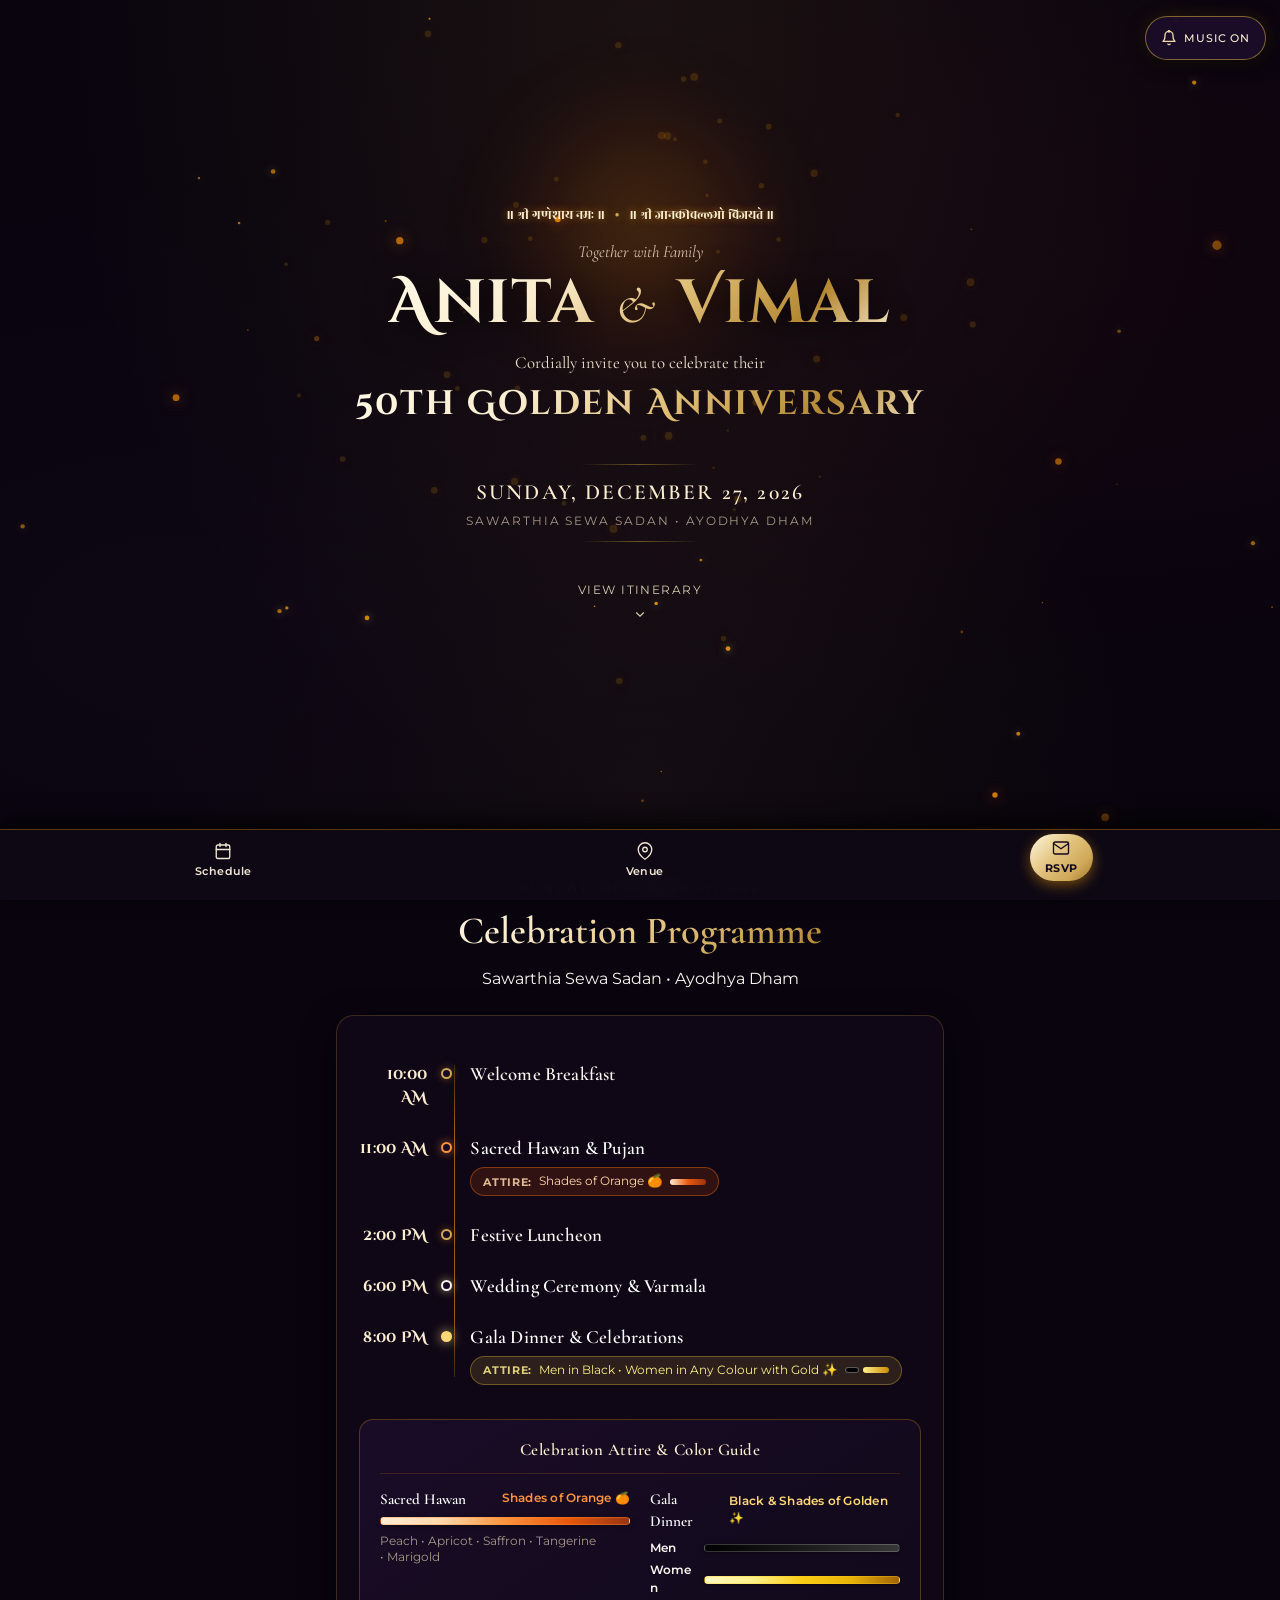
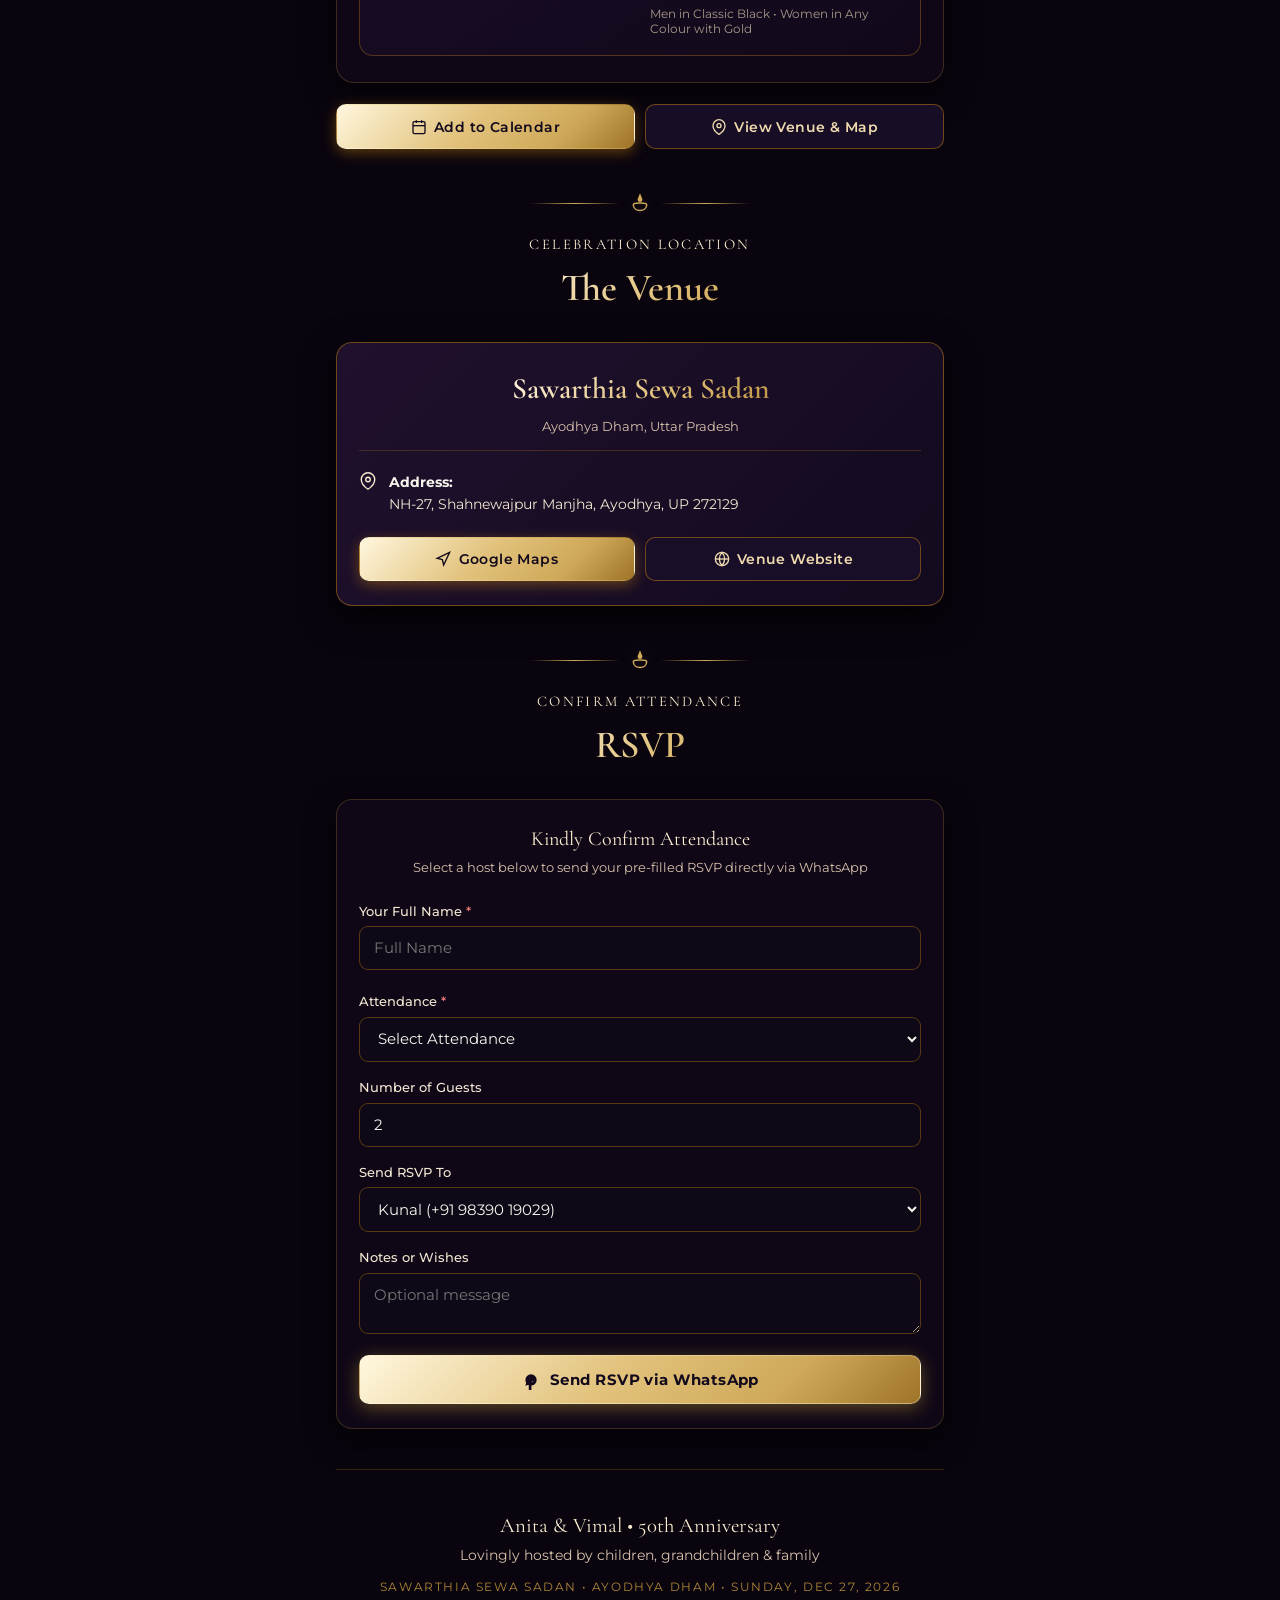
==== index.html @ 9784b9de "style: enforce royal champagne gold styling on WhatsApp button with inline locks and cache bust" ====
<!DOCTYPE html>
<html lang="en">
<head>
  <meta charset="UTF-8">
  <meta name="viewport" content="width=device-width, initial-scale=1.0, viewport-fit=cover">
  <title>Anita & Vimal | 50th Golden Anniversary — Ayodhya</title>
  <meta name="description" content="Celebrating 50 Sacred Years of Anita & Vimal at Sawarthia Sewa Sadan, Ayodhya. Sunday, December 27, 2026.">
  
  <!-- Canonical & Open Graph Meta Tags for WhatsApp & Social Sharing -->
  <link rel="canonical" href="https://aryawadhwa.github.io/nani-nanu/">
  <meta property="og:url" content="https://aryawadhwa.github.io/nani-nanu/">
  <meta property="og:type" content="website">
  <meta property="og:site_name" content="Anita & Vimal 50th Golden Anniversary">
  <meta property="og:title" content="Anita & Vimal — 50th Golden Anniversary | Ayodhya Dham">
  <meta property="og:description" content="Sunday, December 27, 2026 • Sawarthia Sewa Sadan, Ayodhya Dham. Sacred Hawan, Wedding Ceremony & Gala Dinner.">
  <meta property="og:image" content="https://aryawadhwa.github.io/nani-nanu/assets/og-preview.jpg?v=7">
  <meta property="og:image:secure_url" content="https://aryawadhwa.github.io/nani-nanu/assets/og-preview.jpg?v=7">
  <meta property="og:image:type" content="image/jpeg">
  <meta property="og:image:width" content="1200">
  <meta property="og:image:height" content="630">
  <meta property="og:image:alt" content="Anita & Vimal — 50th Golden Anniversary Celebration, Ayodhya Dham">

  <!-- Apple & Touch Icons -->
  <link rel="image_src" href="https://aryawadhwa.github.io/nani-nanu/assets/og-preview.jpg?v=7">

  <!-- Twitter Card -->
  <meta name="twitter:card" content="summary_large_image">
  <meta name="twitter:title" content="Anita & Vimal — 50th Golden Anniversary | Ayodhya Dham">
  <meta name="twitter:description" content="Sunday, December 27, 2026 • Sawarthia Sewa Sadan, Ayodhya Dham. Sacred Hawan, Wedding Ceremony & Gala Dinner.">
  <meta name="twitter:image" content="https://aryawadhwa.github.io/nani-nanu/assets/og-preview.jpg?v=7">

  <!-- Mobile Theme Color -->
  <meta name="theme-color" content="#0c0813">
  <meta name="apple-mobile-web-app-capable" content="yes">
  <meta name="apple-mobile-web-app-status-bar-style" content="black-translucent">

  <!-- Google Fonts -->
  <link rel="preconnect" href="https://fonts.googleapis.com">
  <link rel="preconnect" href="https://fonts.gstatic.com" crossorigin>
  <link href="https://fonts.googleapis.com/css2?family=Cinzel+Decorative:wght@700;900&family=Cormorant+Garamond:ital,wght@0,400;0,600;0,700;1,400;1,600&family=Montserrat:wght@300;400;500;600;700&family=Rozha+One&display=swap" rel="stylesheet">

  <link rel="stylesheet" href="style.css?v=3.0">
</head>
<body>

  <!-- Background Instrumental Audio (Achyutam Keshavam) -->
  <audio id="bgMusic" loop preload="auto" playsinline>
    <source src="assets/music.m4a" type="audio/mp4">
    <source src="assets/music.mp3" type="audio/mpeg">
  </audio>

  <!-- Floating Sacred River Diyas & Temple Gold Embers Canvas -->
  <canvas id="particleCanvas" aria-hidden="true"></canvas>

  <!-- Temple Sound Control (Graphic Icon) -->
  <aside class="audio-control" aria-label="Sound player">
    <button id="audioToggleBtn" class="audio-btn" type="button" aria-label="Toggle sacred temple bells and celebratory music" title="Toggle Sound">
      <svg class="graphic-icon bell-icon" id="musicIcon" viewBox="0 0 24 24" aria-hidden="true">
        <path d="M18 8A6 6 0 0 0 6 8c0 7-3 9-3 9h18s-3-2-3-9"/>
        <path d="M13.73 21a2 2 0 0 1-3.46 0"/>
        <circle cx="12" cy="2" r="1"/>
      </svg>
      <span class="music-label" id="musicStatusText">Music</span>
    </button>
  </aside>

  <!-- MAIN INVITATION CONTAINER -->
  <main id="mainInvite" class="main-invite">
    
    <!-- SECTION 1: HERO / THE GRAND ANNOUNCEMENT -->
    <section class="hero-section" id="hero">
      <div class="cinematic-backdrop" aria-hidden="true">
        <div class="golden-radial-glow"></div>
      </div>

      <header class="hero-content">
        <!-- Auspicious Invocation Header -->
        <div class="sacred-banner">
          <span class="sacred-shloka-main">॥ श्री गणेशाय नमः ॥</span>
          <span class="sacred-divider-dot">•</span>
          <span class="sacred-shloka-main">॥ श्री जानकीवल्लभो विजयते ॥</span>
        </div>

        <p class="cinematic-kicker">Together with Family</p>
        
        <h1 class="grandparents-names">
          <span class="name-first">Anita</span>
          <span class="name-amp">&</span>
          <span class="name-second">Vimal</span>
        </h1>

        <p class="anniversary-subtitle">Cordially invite you to celebrate their</p>
        
        <div class="golden-title-wrap">
          <h2 class="golden-anniversary-title">50th Golden Anniversary</h2>
        </div>

        <!-- Aristocratic Celebration Milestone Crest -->
        <div class="hero-dates-crest">
          <div class="crest-line"></div>
          <p class="hero-celebration-dates">Sunday, December 27, 2026</p>
          <p class="hero-celebration-place">Sawarthia Sewa Sadan • Ayodhya Dham</p>
          <div class="crest-line"></div>
        </div>

        <!-- Scroll down prompt -->
        <a href="#itinerary" class="scroll-down-indicator" aria-label="View the celebration itinerary">
          <span class="scroll-text">View Itinerary</span>
          <svg class="scroll-arrow" viewBox="0 0 24 24" width="18" height="18" fill="none" stroke="currentColor" stroke-width="1.6">
            <path d="M7 10l5 5 5-5"/>
          </svg>
        </a>
      </header>
    </section>

    <!-- SECTION 2: CELEBRATION ITINERARY (SUNDAY, DECEMBER 27, 2026) -->
    <section class="itinerary-section" id="itinerary">
      <div class="section-ornament" aria-hidden="true">
        <span class="ornament-line"></span>
        <svg class="graphic-icon ornament-diya-svg" viewBox="0 0 24 24">
          <path d="M12 2c0 2.2-2 4-2 6a2 2 0 1 0 4 0C14 6 12 4.2 12 2z" fill="currentColor"/>
          <path d="M4 14c0 4.4 3.6 7 8 7s8-2.6 8-7c0-2-4-2-8-2s-8 0-8 2z" fill="none" stroke="currentColor" stroke-width="1.8"/>
        </svg>
        <span class="ornament-line"></span>
      </div>
      
      <div class="section-header">
        <p class="section-tag">Sunday, December 27, 2026</p>
        <h2 class="section-title">Celebration Programme</h2>
        <p class="section-subtitle">Sawarthia Sewa Sadan • Ayodhya Dham</p>
      </div>

      <div class="itinerary-container reveal-on-scroll">
        <!-- Royal Timeline -->
        <div class="royal-timeline">

          <!-- 10:00 AM -->
          <div class="timeline-row">
            <div class="timeline-time">10:00 AM</div>
            <div class="timeline-bullet" aria-hidden="true"></div>
            <div class="timeline-body">
              <h3 class="event-title">Welcome Breakfast</h3>
            </div>
          </div>

          <!-- 11:00 AM Sacred Hawan -->
          <div class="timeline-row highlight-event">
            <div class="timeline-time">11:00 AM</div>
            <div class="timeline-bullet sacred-bullet" aria-hidden="true"></div>
            <div class="timeline-body">
              <h3 class="event-title">Sacred Hawan & Pujan</h3>
              <div class="attire-pill orange-pill">
                <span class="pill-label">Attire:</span>
                <span class="pill-text">Shades of Orange 🍊</span>
                <span class="pill-ribbon orange-ribbon" aria-hidden="true"></span>
              </div>
            </div>
          </div>

          <!-- 2:00 PM Lunch -->
          <div class="timeline-row">
            <div class="timeline-time">2:00 PM</div>
            <div class="timeline-bullet" aria-hidden="true"></div>
            <div class="timeline-body">
              <h3 class="event-title">Festive Luncheon</h3>
            </div>
          </div>

          <!-- 6:00 PM Wedding Ceremony -->
          <div class="timeline-row highlight-event">
            <div class="timeline-time">6:00 PM</div>
            <div class="timeline-bullet wedding-bullet" aria-hidden="true"></div>
            <div class="timeline-body">
              <h3 class="event-title">Wedding Ceremony & Varmala</h3>
            </div>
          </div>

          <!-- 8:00 PM Gala Dinner -->
          <div class="timeline-row highlight-event gala-event">
            <div class="timeline-time">8:00 PM</div>
            <div class="timeline-bullet gala-bullet" aria-hidden="true"></div>
            <div class="timeline-body">
              <h3 class="event-title">Gala Dinner & Celebrations</h3>
              <div class="attire-pill gold-black-pill">
                <span class="pill-label">Attire:</span>
                <span class="pill-text">Men in Black &bull; Women in Any Colour with Gold ✨</span>
                <div class="pill-dual-ribbons" aria-hidden="true">
                  <span class="pill-ribbon black-ribbon"></span>
                  <span class="pill-ribbon gold-ribbon"></span>
                </div>
              </div>
            </div>
          </div>

        </div>

        <!-- Attire Palette Card -->
        <div class="attire-palette-card">
          <div class="palette-card-header">
            <h4 class="palette-card-title">Celebration Attire & Color Guide</h4>
          </div>
          <div class="palette-grid">
            <!-- Hawan Spectrum -->
            <div class="palette-col">
              <div class="palette-meta">
                <span class="palette-event">Sacred Hawan</span>
                <span class="palette-tone orange-tone">Shades of Orange 🍊</span>
              </div>
              <div class="gradient-strip orange-spectrum" aria-label="From light peach to deep festive marigold"></div>
              <p class="palette-caption">Peach &bull; Apricot &bull; Saffron &bull; Tangerine &bull; Marigold</p>
            </div>

            <!-- Gala Spectrum -->
            <div class="palette-col">
              <div class="palette-meta">
                <span class="palette-event">Gala Dinner</span>
                <span class="palette-tone gold-tone">Black & Shades of Golden ✨</span>
              </div>
              <div class="gala-dual-spectrum">
                <div class="spectrum-row">
                  <span class="spectrum-label">Men</span>
                  <div class="gradient-strip black-spectrum" aria-label="Black to Charcoal"></div>
                </div>
                <div class="spectrum-row">
                  <span class="spectrum-label">Women</span>
                  <div class="gradient-strip gold-spectrum" aria-label="Champagne to Antique Gold"></div>
                </div>
              </div>
              <p class="palette-caption">Men in Classic Black &bull; Women in Any Colour with Gold</p>
            </div>
          </div>
        </div>

      </div>

      <!-- Quick Action Buttons for Calendar -->
      <div class="itinerary-actions reveal-on-scroll">
        <button type="button" class="btn btn-primary" id="addToCalBtn">
          <svg class="btn-svg" viewBox="0 0 24 24" aria-hidden="true">
            <rect x="3" y="4" width="18" height="18" rx="2" ry="2"/>
            <line x1="16" y1="2" x2="16" y2="6"/>
            <line x1="8" y1="2" x2="8" y2="6"/>
            <line x1="3" y1="10" x2="21" y2="10"/>
          </svg>
          <span>Add to Calendar</span>
        </button>
        <a href="#venue" class="btn btn-secondary">
          <svg class="btn-svg" viewBox="0 0 24 24" aria-hidden="true">
            <path d="M21 10c0 7-9 13-9 13s-9-6-9-13a9 9 0 0 1 18 0z"/>
            <circle cx="12" cy="10" r="3"/>
          </svg>
          <span>View Venue & Map</span>
        </a>
      </div>
    </section>

    <!-- SECTION 3: VENUE DETAILS (SAWARTHIA SEWA SADAN) -->
    <section class="venue-section" id="venue">
      <div class="section-ornament" aria-hidden="true">
        <span class="ornament-line"></span>
        <svg class="graphic-icon ornament-diya-svg" viewBox="0 0 24 24">
          <path d="M12 2c0 2.2-2 4-2 6a2 2 0 1 0 4 0C14 6 12 4.2 12 2z" fill="currentColor"/>
          <path d="M4 14c0 4.4 3.6 7 8 7s8-2.6 8-7c0-2-4-2-8-2s-8 0-8 2z" fill="none" stroke="currentColor" stroke-width="1.8"/>
        </svg>
        <span class="ornament-line"></span>
      </div>

      <div class="section-header">
        <p class="section-tag">Celebration Location</p>
        <h2 class="section-title">The Venue</h2>
      </div>

      <div class="venue-card reveal-on-scroll">
        <div class="venue-header-box">
          <h3 class="venue-main-name">Sawarthia Sewa Sadan</h3>
          <p class="venue-sub-tag">Ayodhya Dham, Uttar Pradesh</p>
        </div>

        <div class="venue-meta-list">
          <div class="venue-meta-row">
            <svg class="graphic-icon venue-row-icon" viewBox="0 0 24 24" aria-hidden="true">
              <path d="M21 10c0 7-9 13-9 13s-9-6-9-13a9 9 0 0 1 18 0z"/>
              <circle cx="12" cy="10" r="3"/>
            </svg>
            <div class="venue-row-text">
              <strong>Address:</strong>
              <p>NH-27, Shahnewajpur Manjha, Ayodhya, UP 272129</p>
            </div>
          </div>
        </div>

        <div class="venue-actions-grid">
          <a href="https://share.google/TCRyl7qO90pIOgZB4" target="_blank" rel="noopener noreferrer" class="btn btn-primary">
            <svg class="btn-svg" viewBox="0 0 24 24" aria-hidden="true">
              <polygon points="3 11 22 2 13 21 11 13 3 11"/>
            </svg>
            <span>Google Maps</span>
          </a>
          <a href="https://www.sawarthiasewasadan.com/Ayodhya" target="_blank" rel="noopener noreferrer" class="btn btn-secondary">
            <svg class="btn-svg" viewBox="0 0 24 24" aria-hidden="true">
              <circle cx="12" cy="12" r="10"/>
              <line x1="2" y1="12" x2="22" y2="12"/>
              <path d="M12 2a15.3 15.3 0 0 1 4 10 15.3 15.3 0 0 1-4 10 15.3 15.3 0 0 1-4-10 15.3 15.3 0 0 1 4-10z"/>
            </svg>
            <span>Venue Website</span>
          </a>
        </div>
      </div>
    </section>

    <!-- SECTION 4: INTERACTIVE RSVP -->
    <section class="rsvp-section" id="rsvp">
      <div class="section-ornament" aria-hidden="true">
        <span class="ornament-line"></span>
        <svg class="graphic-icon ornament-diya-svg" viewBox="0 0 24 24">
          <path d="M12 2c0 2.2-2 4-2 6a2 2 0 1 0 4 0C14 6 12 4.2 12 2z" fill="currentColor"/>
          <path d="M4 14c0 4.4 3.6 7 8 7s8-2.6 8-7c0-2-4-2-8-2s-8 0-8 2z" fill="none" stroke="currentColor" stroke-width="1.8"/>
        </svg>
        <span class="ornament-line"></span>
      </div>

      <div class="section-header">
        <p class="section-tag">Confirm Attendance</p>
        <h2 class="section-title">RSVP</h2>
      </div>

      <div class="rsvp-container reveal-on-scroll">
        <div class="rsvp-header-box" style="text-align: center; margin-bottom: 1.5rem;">
          <p class="rsvp-choice-title">Kindly Confirm Attendance</p>
          <p class="rsvp-choice-subtitle">Select a host below to send your pre-filled RSVP directly via WhatsApp</p>
        </div>

        <!-- In-Page Form RSVP -->
        <form id="rsvpForm" class="rsvp-form" novalidate>
          <div class="form-group">
            <label for="guestName">Your Full Name <span class="required">*</span></label>
            <input type="text" id="guestName" name="guestName" required placeholder="Full Name" autocomplete="name">
            <span class="field-error" id="nameError" aria-live="polite"></span>
          </div>

          <div class="form-group">
            <label for="guestAttendance">Attendance <span class="required">*</span></label>
            <select id="guestAttendance" name="guestAttendance" required>
              <option value="" disabled selected>Select Attendance</option>
              <option value="joyfully-attend">Joyfully Attending (Sunday, Dec 27)</option>
              <option value="regretfully-decline">Regretfully Decline</option>
            </select>
          </div>

          <div class="form-group">
            <label for="guestCount">Number of Guests</label>
            <input type="number" id="guestCount" name="guestCount" min="1" max="12" value="2">
          </div>

          <div class="form-group">
            <label for="rsvpRecipient">Send RSVP To</label>
            <select id="rsvpRecipient" name="rsvpRecipient">
              <option value="919839019029" selected>Kunal (+91 98390 19029)</option>
              <option value="919984134800">Trisha (+91 99841 34800)</option>
              <option value="919839073337">Parul (+91 98390 73337)</option>
            </select>
          </div>

          <div class="form-group">
            <label for="guestNote">Notes or Wishes</label>
            <textarea id="guestNote" name="guestNote" rows="2" placeholder="Optional message"></textarea>
          </div>

          <button type="submit" class="btn btn-primary submit-rsvp-btn btn-whatsapp-submit" id="submitRsvpBtn" style="background: var(--sacred-gold-gradient) !important; color: #12091c !important; font-weight: 700 !important; box-shadow: 0 4px 18px rgba(212, 175, 55, 0.4) !important;">
            <svg class="btn-svg" viewBox="0 0 24 24" aria-hidden="true" style="color: #12091c !important; fill: #12091c !important;">
              <path d="M12.031 6.172c-3.181 0-5.767 2.586-5.768 5.766-.001 1.298.38 2.27 1.019 3.287l-.582 2.128 2.182-.573c.978.58 1.911.928 3.145.929 3.178 0 5.767-2.587 5.768-5.766.001-3.187-2.575-5.77-5.764-5.771zm3.392 8.244c-.144.405-.837.774-1.17.824-.299.045-.677.063-1.092-.069-.252-.08-.575-.187-.988-.365-1.739-.751-2.874-2.502-2.961-2.617-.087-.116-.708-.94-.708-1.793s.448-1.273.607-1.446c.159-.173.346-.217.462-.217l.332.007c.106.005.249-.04.39.299.144.347.491 1.2.534 1.288.043.087.072.188.014.304-.058.116-.087.188-.173.289l-.26.304c-.087.087-.179.182-.077.357.101.174.45 744.966 1.203.664.592 1.224.776 1.398.863.173.087.275.073.376-.044.101-.116.433-.506.549-.679.116-.174.231-.145.39-.087s1.011.477 1.184.564.289.13.332.203c.044.072.044.419-.1 824z" fill="currentColor"/>
            </svg>
            <span>Send RSVP via WhatsApp</span>
          </button>

          <p class="form-success-msg" id="rsvpSuccessMsg" role="status" aria-live="polite" hidden>
            ✓ Opening WhatsApp with your pre-filled RSVP! If it didn't open automatically, <a id="waManualLink" href="#" target="_blank" rel="noopener noreferrer" style="color: #faedd0; text-decoration: underline; font-weight: 600;">tap here to send on WhatsApp</a>.
          </p>
        </form>
      </div>
    </section>

    <!-- FOOTER -->
    <footer class="cinematic-footer">
      <p class="footer-title">Anita & Vimal • 50th Anniversary</p>
      <p class="footer-hosts">Lovingly hosted by children, grandchildren & family</p>
      <p class="footer-copy">Sawarthia Sewa Sadan • Ayodhya Dham • Sunday, Dec 27, 2026</p>
    </footer>

    <!-- STICKY MOBILE ACTION BAR (VECTOR GRAPHIC ICONS FOR PHONE) -->
    <nav class="mobile-sticky-bar" aria-label="Quick mobile actions">
      <a href="#itinerary" class="sticky-nav-item">
        <svg class="graphic-icon nav-svg" viewBox="0 0 24 24" aria-hidden="true">
          <rect x="3" y="4" width="18" height="18" rx="2" ry="2"/>
          <line x1="16" y1="2" x2="16" y2="6"/>
          <line x1="8" y1="2" x2="8" y2="6"/>
          <line x1="3" y1="10" x2="21" y2="10"/>
        </svg>
        <span class="sticky-nav-text">Schedule</span>
      </a>
      <a href="#venue" class="sticky-nav-item">
        <svg class="graphic-icon nav-svg" viewBox="0 0 24 24" aria-hidden="true">
          <path d="M21 10c0 7-9 13-9 13s-9-6-9-13a9 9 0 0 1 18 0z"/>
          <circle cx="12" cy="10" r="3"/>
        </svg>
        <span class="sticky-nav-text">Venue</span>
      </a>
      <a href="#rsvp" class="sticky-nav-item highlight-cta">
        <svg class="graphic-icon nav-svg cta-svg" viewBox="0 0 24 24" aria-hidden="true">
          <path d="M4 4h16c1.1 0 2 .9 2 2v12c0 1.1-.9 2-2 2H4c-1.1 0-2-.9-2-2V6c0-1.1.9-2 2-2z"/>
          <polyline points="22,6 12,13 2,6"/>
        </svg>
        <span class="sticky-nav-text">RSVP</span>
      </a>
    </nav>

  </main>

  <script src="script.js?v=3.0"></script>
</body>
</html>
---- style.css ----
/* ==========================================================================
   Anita & Vimal — 50th Golden Anniversary (Ayodhya Dham)
   Sacred Temple Aesthetic • Cinematic Mobile-First UI/UX Architecture
   ========================================================================== */

:root {
  /* ------------------------------------------------------------------------
     Heritage Royal Ayodhya Color Palette (Bespoke Antique Champagne Gold)
     ------------------------------------------------------------------------ */
  --bg-deep: #09040e;              /* Midnight Velvet Obsidian */
  --bg-surface: #14081e;           /* Rich Royal Plum */
  --bg-card: rgba(18, 9, 27, 0.72); /* Smoked Obsidian Silk Glass */
  --bg-card-border: rgba(212, 175, 55, 0.22); /* Hairline Antique Gold */
  --bg-glass: rgba(14, 7, 21, 0.88);

  /* Antique Champagne & Heritage Golds */
  --gold-100: #fff9e6;
  --gold-200: #faedd0;
  --gold-300: #f0dbaf;
  --gold-400: #e2c27c;
  --gold-500: #cfa959;
  --gold-600: #ad8637;
  --gold-700: #85611f;
  --gold-glow: rgba(212, 175, 55, 0.12);

  /* Aliases for seamless component harmony */
  --marigold-gold: #cfa959;
  --marigold-bright: #faedd0;
  --marigold-glow: rgba(212, 175, 55, 0.12);
  --kesar-primary: #7d1a29;
  --kesar-light: #e2c27c;
  --kesar-glow: rgba(212, 175, 55, 0.15);

  /* Regal Burgundy & Velvet Wine */
  --kumkum-red: #6e1320;
  --kumkum-deep: #4d0a14;

  /* Lotus & Silk Blush */
  --lotus-pink: #d8c2ad;
  --lotus-blush: #c49980;

  /* Sandalwood (Chandan) Text */
  --text-primary: #f8f5ee;
  --text-secondary: #dfd7c8;
  --text-muted: #a69888;
  --text-chandan: #f2e7d3;

  /* Radiant Sacred Gradients */
  --sacred-gold-gradient: linear-gradient(135deg, #fff7de 0%, #e2c27c 45%, #cfa959 75%, #9e7428 100%);
  --gold-foil-text: linear-gradient(135deg, #fff9e6 0%, #faedd0 30%, #dfbe76 55%, #b58933 80%, #faedd0 100%);
  --kesar-fire-gradient: linear-gradient(135deg, #7d1a29 0%, #4a0d16 100%);

  /* Typography */
  --font-display: 'Cinzel Decorative', Georgia, serif;
  --font-serif: 'Cormorant Garamond', Georgia, serif;
  --font-sans: 'Montserrat', system-ui, -apple-system, sans-serif;
  --font-devanagari: 'Rozha One', Georgia, serif;

  /* Touch Target & Mobile Safe Insets */
  --target-size: 44px;
  --safe-bottom: max(1rem, env(safe-area-inset-bottom, 0px));
  --safe-top: max(1rem, env(safe-area-inset-top, 0px));
}

/* ==========================================================================
   Base & Reset
   ========================================================================== */

*, *::before, *::after {
  box-sizing: border-box;
  margin: 0;
  padding: 0;
}

html {
  scroll-behavior: smooth;
  font-size: 16px;
  color-scheme: dark;
}

body {
  font-family: var(--font-sans);
  background-color: var(--bg-deep);
  color: var(--text-primary);
  line-height: 1.5;
  overflow-x: hidden;
  overflow-wrap: anywhere;
  -webkit-font-smoothing: antialiased;
  -moz-osx-font-smoothing: grayscale;

  background-image: 
    radial-gradient(ellipse at 50% 0%, rgba(212, 175, 55, 0.08) 0%, transparent 65%),
    radial-gradient(ellipse at 85% 30%, rgba(110, 19, 32, 0.07) 0%, transparent 55%),
    radial-gradient(ellipse at 15% 70%, rgba(18, 9, 27, 0.45) 0%, transparent 50%),
    radial-gradient(circle at 50% 90%, rgba(212, 175, 55, 0.05) 0%, transparent 50%);
  background-attachment: fixed;
}

@media (pointer: coarse) {
  :root {
    --target-size: 48px;
  }
}

:where(button, select, textarea, input:not([type="checkbox"], [type="radio"]), [role="button"], a.btn) {
  min-block-size: var(--target-size);
  min-inline-size: var(--target-size);
}

h1, h2, h3, h4 {
  text-wrap: balance;
  font-weight: 600;
  color: var(--text-primary);
}

p, li, blockquote {
  text-wrap: pretty;
}

img, svg {
  max-inline-size: 100%;
  block-size: auto;
  display: block;
}

/* Graphic SVG Icon Helpers */
.graphic-icon {
  display: inline-block;
  vertical-align: middle;
  fill: none;
  stroke: currentColor;
  stroke-width: 1.8;
  stroke-linecap: round;
  stroke-linejoin: round;
  flex-shrink: 0;
}

.bell-icon {
  inline-size: 16px;
  block-size: 16px;
  stroke-width: 2;
  color: var(--gold-300);
}

.diya-mini {
  inline-size: 14px;
  block-size: 14px;
  color: var(--marigold-bright);
}

.diya-tiny {
  inline-size: 13px;
  block-size: 13px;
  color: var(--marigold-bright);
}

.ornament-diya-svg {
  inline-size: 20px;
  block-size: 20px;
  color: var(--marigold-gold);
  filter: drop-shadow(0 0 6px var(--marigold-glow));
}

.btn-svg {
  inline-size: 16px;
  block-size: 16px;
  stroke-width: 2;
  fill: none;
  stroke: currentColor;
  flex-shrink: 0;
}

/* Canvas Floating Diyas & Sacred Embers */
#particleCanvas {
  position: fixed;
  inset: 0;
  inline-size: 100%;
  block-size: 100%;
  pointer-events: none;
  z-index: 1;
}

/* ==========================================================================
   Sound Atmosphere Control
   ========================================================================== */

.audio-control {
  position: fixed;
  top: max(0.85rem, var(--safe-top));
  right: max(0.85rem, env(safe-area-inset-right, 0px));
  z-index: 100;
}

.audio-btn {
  display: inline-flex;
  align-items: center;
  gap: 0.45rem;
  background: rgba(18, 9, 27, 0.82);
  border: 1px solid rgba(212, 175, 55, 0.32);
  border-radius: 9999px;
  padding: 0.36rem 0.95rem;
  color: var(--gold-200);
  font-family: var(--font-sans);
  font-size: 0.7rem;
  font-weight: 500;
  letter-spacing: 0.08em;
  text-transform: uppercase;
  cursor: pointer;
  box-shadow: 0 4px 16px rgba(0, 0, 0, 0.6);
  backdrop-filter: blur(12px);
  -webkit-backdrop-filter: blur(12px);
  transition: all 0.25s ease;
}

.audio-btn:hover {
  transform: translateY(-1px);
  border-color: var(--gold-400);
  color: #fff;
}

.audio-btn:not(.playing) {
  animation: audio-glow-pulse 2.8s infinite ease-in-out;
}

@keyframes audio-glow-pulse {
  0%, 100% {
    box-shadow: 0 4px 14px rgba(0, 0, 0, 0.6), 0 0 8px rgba(212, 175, 55, 0.1);
    border-color: rgba(212, 175, 55, 0.28);
  }
  50% {
    box-shadow: 0 4px 18px rgba(0, 0, 0, 0.8), 0 0 14px rgba(212, 175, 55, 0.25);
    border-color: rgba(212, 175, 55, 0.55);
    color: #fff;
  }
}

.audio-btn.playing {
  border-color: rgba(212, 175, 55, 0.55);
  background: rgba(28, 14, 42, 0.9);
  box-shadow: 0 4px 18px rgba(0, 0, 0, 0.7), 0 0 16px rgba(212, 175, 55, 0.15);
}
  box-shadow: 0 4px 18px rgba(0, 0, 0, 0.7), 0 0 16px rgba(245, 158, 11, 0.45);
}

.audio-btn.playing .bell-icon {
  animation: bell-chime 1.8s infinite ease-in-out;
  color: var(--marigold-bright);
}

@keyframes bell-chime {
  0%, 100% { transform: rotate(0); }
  10%, 30% { transform: rotate(14deg); }
  20%, 40% { transform: rotate(-14deg); }
  50% { transform: rotate(0); }
}

/* ==========================================================================
   Main Invitation Layout
   ========================================================================== */

.main-invite {
  position: relative;
  z-index: 2;
  max-inline-size: 640px;
  margin: 0 auto;
  padding: 0 1rem calc(5.5rem + var(--safe-bottom));
  opacity: 1;
  transition: opacity 0.8s ease;
  display: flex;
  flex-direction: column;
  align-items: center;
}

.main-invite > section,
.main-invite > footer {
  inline-size: 100%;
}

/* Section Dividers */
.section-ornament {
  display: flex;
  align-items: center;
  justify-content: center;
  gap: 0.65rem;
  margin: 2.75rem auto 1.25rem;
  max-inline-size: 220px;
  color: var(--marigold-gold);
}

.ornament-line {
  flex: 1;
  height: 1px;
  background: linear-gradient(90deg, transparent, var(--marigold-gold), transparent);
}

.section-header {
  text-align: center;
  margin-bottom: 1.5rem;
}

.section-tag {
  font-family: var(--font-serif);
  font-size: 0.92rem;
  letter-spacing: 0.16em;
  text-transform: uppercase;
  color: var(--marigold-bright);
  margin-bottom: 0.3rem;
}

.section-title {
  font-family: var(--font-serif);
  font-size: clamp(1.85rem, 1.4rem + 1.8vw, 2.4rem);
  background: var(--gold-foil-text);
  -webkit-background-clip: text;
  background-clip: text;
  -webkit-text-fill-color: transparent;
  margin-bottom: 0.4rem;
}

/* ==========================================================================
   Hero Section
   ========================================================================== */

.hero-section {
  min-block-size: 88dvh;
  display: flex;
  flex-direction: column;
  justify-content: center;
  align-items: center;
  text-align: center;
  padding: max(3.8rem, calc(var(--safe-top) + 2.8rem)) 0 1.5rem;
  position: relative;
  inline-size: 100%;
}

.hero-content {
  inline-size: 100%;
  display: flex;
  flex-direction: column;
  align-items: center;
  justify-content: center;
  text-align: center;
}

.cinematic-backdrop {
  position: absolute;
  inset: 0;
  pointer-events: none;
  z-index: -1;
}

.golden-radial-glow {
  position: absolute;
  top: 10%;
  left: 50%;
  transform: translateX(-50%);
  inline-size: 300px;
  block-size: 300px;
  background: radial-gradient(circle, rgba(245, 158, 11, 0.22) 0%, rgba(230, 81, 0, 0.1) 45%, transparent 70%);
  filter: blur(35px);
}

.sacred-banner {
  display: flex;
  align-items: center;
  justify-content: center;
  gap: 0.4rem;
  font-family: var(--font-devanagari);
  font-size: 0.82rem;
  color: var(--marigold-bright);
  margin-bottom: 0.85rem;
  text-shadow: 0 0 8px rgba(245, 158, 11, 0.6);
  flex-wrap: wrap;
  max-width: calc(100% - 100px);
  margin-left: auto;
  margin-right: auto;
}

.sacred-divider-dot {
  color: var(--gold-500);
  margin: 0 0.2rem;
}

.golden-badge {
  display: inline-flex;
  align-items: center;
  gap: 0.55rem;
  padding: 0.32rem 1.15rem;
  border: 1px solid rgba(212, 175, 55, 0.32);
  border-radius: 9999px;
  font-size: 0.74rem;
  letter-spacing: 0.22em;
  font-family: var(--font-sans);
  font-weight: 500;
  color: var(--gold-200);
  background: rgba(20, 10, 30, 0.5);
  margin-bottom: 0.85rem;
}

.cinematic-kicker {
  font-family: var(--font-serif);
  font-size: 1.05rem;
  font-style: italic;
  color: var(--lotus-pink);
  margin-bottom: 0.35rem;
}

.grandparents-names {
  font-family: var(--font-display);
  font-size: clamp(2.3rem, 1.7rem + 3.8vw, 3.8rem);
  line-height: 1.15;
  background: var(--gold-foil-text);
  -webkit-background-clip: text;
  background-clip: text;
  -webkit-text-fill-color: transparent;
  margin-bottom: 0.65rem;
  letter-spacing: 0.02em;
  filter: drop-shadow(0 3px 15px rgba(0, 0, 0, 0.85));
}

.name-amp {
  font-family: var(--font-serif);
  font-style: italic;
  font-weight: 400;
  font-size: 0.85em;
  color: var(--marigold-bright);
  margin: 0 0.1em;
}

.anniversary-subtitle {
  font-family: var(--font-serif);
  font-size: 1.05rem;
  color: var(--text-chandan);
  margin-bottom: 0.25rem;
}

.golden-anniversary-title {
  font-family: var(--font-display);
  font-size: clamp(1.4rem, 1.15rem + 1.2vw, 2.1rem);
  background: var(--gold-foil-text);
  -webkit-background-clip: text;
  background-clip: text;
  -webkit-text-fill-color: transparent;
  letter-spacing: 0.06em;
  font-weight: 700;
  margin-bottom: 0.25rem;
}

/* Aristocratic Celebration Milestone Crest */
.hero-dates-crest {
  display: flex;
  flex-direction: column;
  align-items: center;
  margin: 1.25rem auto 1.5rem;
  width: 100%;
  max-width: 380px;
}

.crest-line {
  width: 120px;
  height: 1px;
  background: linear-gradient(90deg, transparent, rgba(212, 175, 55, 0.45), transparent);
  margin: 0.65rem 0;
}

.hero-celebration-dates {
  font-family: var(--font-serif);
  font-size: 1.35rem;
  letter-spacing: 0.1em;
  color: var(--gold-200);
  font-weight: 600;
  text-transform: uppercase;
}

.hero-celebration-place {
  font-family: var(--font-sans);
  font-size: 0.76rem;
  letter-spacing: 0.16em;
  color: var(--text-muted);
  text-transform: uppercase;
  margin-top: 0.25rem;
}

.countdown-title {
  display: flex;
  align-items: center;
  justify-content: center;
  gap: 0.45rem;
  font-size: 0.72rem;
  text-transform: uppercase;
  letter-spacing: 0.12em;
  color: var(--marigold-bright);
  margin-bottom: 0.75rem;
  font-weight: 600;
  text-align: center;
}

.countdown-grid {
  display: flex;
  align-items: center;
  justify-content: center;
  gap: clamp(0.2rem, 1.2vw, 0.5rem);
  margin: 0 auto;
  width: 100%;
}

.time-box {
  display: flex;
  flex-direction: column;
  align-items: center;
  justify-content: center;
  flex: 1;
  min-inline-size: 0;
  text-align: center;
}

.time-val {
  font-family: var(--font-serif);
  font-size: clamp(1.4rem, 1.15rem + 1.2vw, 1.75rem);
  font-weight: 700;
  color: var(--gold-300);
  line-height: 1.1;
  text-align: center;
}

.time-unit {
  font-size: 0.62rem;
  text-transform: uppercase;
  letter-spacing: 0.08em;
  color: var(--lotus-pink);
  margin-top: 2px;
  text-align: center;
}

.time-sep {
  font-size: 1.25rem;
  color: var(--marigold-gold);
  line-height: 1;
  margin-bottom: 0.75rem;
  text-align: center;
  flex-shrink: 0;
}

.scroll-down-indicator {
  display: inline-flex;
  flex-direction: column;
  align-items: center;
  justify-content: center;
  gap: 0.3rem;
  color: var(--marigold-bright);
  text-decoration: none;
  font-size: 0.74rem;
  letter-spacing: 0.12em;
  text-transform: uppercase;
  opacity: 0.85;
  transition: opacity 0.2s, transform 0.2s;
  margin: 0.4rem auto 0;
  text-align: center;
}

.scroll-down-indicator:hover {
  opacity: 1;
  transform: translateY(2px);
}

.scroll-arrow {
  animation: bounce-down 2s infinite ease-in-out;
}

@keyframes bounce-down {
  0%, 100% { transform: translateY(0); }
  50% { transform: translateY(5px); }
}

/* ==========================================================================
   Section 2: 3-Day Itinerary Tabs (Crisp & Concise)
   ========================================================================== */

.day-tabs-nav {
  display: grid;
  grid-template-columns: repeat(3, 1fr);
  gap: 0.4rem;
  margin-bottom: 1.25rem;
  background: rgba(20, 13, 32, 0.85);
  padding: 0.35rem;
  border-radius: 12px;
  border: 1px solid rgba(245, 158, 11, 0.28);
}

.day-tab-btn {
  background: none;
  border: none;
  border-radius: 9px;
  padding: 0.55rem 0.25rem;
  display: flex;
  flex-direction: column;
  align-items: center;
  justify-content: center;
  gap: 0.15rem;
  color: var(--text-chandan);
  cursor: pointer;
  transition: all 0.22s ease;
  min-block-size: var(--target-size);
}

.tab-day-num {
  font-family: var(--font-display);
  font-size: 0.84rem;
  font-weight: 700;
  letter-spacing: 0.04em;
  color: var(--text-primary);
}

.tab-day-label {
  font-size: 0.62rem;
  letter-spacing: 0.02em;
  text-transform: uppercase;
  color: var(--lotus-pink);
  white-space: nowrap;
}

.day-tab-btn.active {
  background: var(--sacred-gold-gradient);
  color: #12091c;
  box-shadow: 0 4px 14px rgba(245, 158, 11, 0.35);
}

.day-tab-btn.active .tab-day-num {
  color: #12091c;
}

.day-tab-btn.active .tab-day-label {
  color: #4a2800;
  font-weight: 700;
}

.day-panel {
  display: flex;
  flex-direction: column;
  gap: 0.85rem;
}

.day-card-header {
  background: var(--bg-card);
  border: 1px solid var(--bg-card-border);
  border-radius: 14px;
  padding: 1rem 1.25rem;
  text-align: center;
}

.sacred-header-glow {
  border: 1px solid rgba(230, 81, 0, 0.5);
  background: linear-gradient(135deg, rgba(46, 24, 40, 0.9) 0%, rgba(26, 14, 38, 0.9) 100%);
}

.day-badge {
  display: inline-block;
  font-family: var(--font-sans);
  font-size: 0.72rem;
  font-weight: 600;
  letter-spacing: 0.08em;
  text-transform: uppercase;
  color: var(--marigold-bright);
  border: 1px solid var(--marigold-gold);
  border-radius: 9999px;
  padding: 0.2rem 0.75rem;
  margin-bottom: 0.4rem;
}

.golden-badge-glow {
  background: rgba(245, 158, 11, 0.18);
  border-color: var(--marigold-bright);
}

/* ==========================================================================
   Section 2: Royal Celebration Programme
   ========================================================================== */

.itinerary-container {
  background: var(--bg-card);
  border: 1px solid var(--bg-card-border);
  border-radius: 18px;
  padding: 1.6rem 1.4rem;
  box-shadow: 0 10px 32px rgba(0, 0, 0, 0.55);
}

.royal-timeline {
  display: flex;
  flex-direction: column;
  position: relative;
  margin: 0.5rem 0 1.25rem 0;
}

/* Continuous vertical golden thread connecting events */
.royal-timeline::before {
  content: "";
  position: absolute;
  top: 16px;
  bottom: 22px;
  left: 95px;
  width: 1px;
  background: linear-gradient(to bottom, 
    rgba(245, 158, 11, 0.2) 0%, 
    rgba(245, 158, 11, 0.6) 20%, 
    rgba(245, 158, 11, 0.6) 80%, 
    rgba(245, 158, 11, 0.2) 100%
  );
}

.timeline-row {
  display: flex;
  align-items: flex-start;
  position: relative;
  padding: 0.85rem 0;
}

.timeline-time {
  width: 82px;
  flex-shrink: 0;
  font-family: var(--font-display);
  font-size: 0.95rem;
  font-weight: 700;
  color: var(--marigold-bright);
  text-align: right;
  padding-right: 14px;
  letter-spacing: 0.02em;
  padding-top: 1px;
}

.timeline-bullet {
  width: 11px;
  height: 11px;
  border-radius: 50%;
  background: #170a22;
  border: 2px solid var(--marigold-gold);
  flex-shrink: 0;
  margin-top: 5px;
  z-index: 2;
  box-shadow: 0 0 8px rgba(245, 158, 11, 0.4);
}

.sacred-bullet {
  border-color: #fb923c;
  box-shadow: 0 0 10px rgba(251, 146, 60, 0.6);
}

.wedding-bullet {
  border-color: var(--champagne-gold);
  box-shadow: 0 0 10px rgba(254, 240, 138, 0.6);
}

.gala-bullet {
  border-color: #ffd778;
  background: #ffd778;
  box-shadow: 0 0 12px rgba(255, 215, 120, 0.8);
}

.timeline-body {
  flex: 1;
  padding-left: 18px;
}

.event-title {
  font-family: var(--font-serif);
  font-size: 1.18rem;
  font-weight: 600;
  color: var(--text-primary);
  line-height: 1.25;
  letter-spacing: 0.01em;
}

.highlight-event .event-title {
  color: #fff;
}

.attire-pill {
  display: inline-flex;
  align-items: center;
  gap: 0.45rem;
  margin-top: 0.4rem;
  padding: 0.28rem 0.75rem;
  border-radius: 20px;
  font-size: 0.78rem;
}

.orange-pill {
  background: rgba(230, 81, 0, 0.16);
  border: 1px solid rgba(249, 115, 22, 0.4);
  color: #fed7aa;
}

.gold-black-pill {
  background: rgba(212, 175, 55, 0.15);
  border: 1px solid rgba(212, 175, 55, 0.4);
  color: #fef08a;
}

.pill-label {
  font-weight: 700;
  text-transform: uppercase;
  font-size: 0.68rem;
  letter-spacing: 0.06em;
  opacity: 0.85;
}

.pill-ribbon {
  display: inline-block;
  height: 6px;
  border-radius: 999px;
  flex-shrink: 0;
}

.pill-ribbon.orange-ribbon {
  width: 36px;
  background: linear-gradient(to right, #ffedd5, #ea580c, #9a3412);
}

.pill-dual-ribbons {
  display: inline-flex;
  align-items: center;
  gap: 4px;
}

.pill-ribbon.black-ribbon {
  width: 14px;
  background: #000;
  border: 1px solid rgba(255, 255, 255, 0.35);
}

.pill-ribbon.gold-ribbon {
  width: 26px;
  background: linear-gradient(to right, #fef08a, #ca8a04);
}

/* Attire Palette Card */
.attire-palette-card {
  background: linear-gradient(145deg, rgba(32, 16, 46, 0.7) 0%, rgba(18, 9, 28, 0.85) 100%);
  border: 1px solid rgba(245, 158, 11, 0.28);
  border-radius: 14px;
  padding: 1.1rem 1.25rem;
  margin-top: 0.75rem;
}

.palette-card-header {
  text-align: center;
  padding-bottom: 0.65rem;
  border-bottom: 1px solid rgba(245, 158, 11, 0.16);
  margin-bottom: 0.85rem;
}

.palette-card-title {
  font-family: var(--font-serif);
  font-size: 1.05rem;
  color: var(--marigold-bright);
  letter-spacing: 0.03em;
}

.palette-grid {
  display: grid;
  grid-template-columns: 1fr;
  gap: 1rem;
}

@media (min-width: 600px) {
  .palette-grid {
    grid-template-columns: 1fr 1fr;
    gap: 1.25rem;
  }
}

.palette-col {
  display: flex;
  flex-direction: column;
  gap: 0.4rem;
}

.palette-meta {
  display: flex;
  align-items: center;
  justify-content: space-between;
  gap: 0.5rem;
}

.palette-event {
  font-family: var(--font-serif);
  font-size: 0.95rem;
  font-weight: 600;
  color: #fff;
}

.palette-tone {
  font-size: 0.74rem;
  font-weight: 600;
  letter-spacing: 0.02em;
}

.palette-tone.orange-tone {
  color: #fb923c;
}

.palette-tone.gold-tone {
  color: #ffd778;
}

.gradient-strip {
  width: 100%;
  height: 8px;
  border-radius: 999px;
  box-shadow: 0 1px 4px rgba(0, 0, 0, 0.4);
}

.orange-spectrum {
  background: linear-gradient(to right, #ffedd5 0%, #fed7aa 25%, #fb923c 50%, #ea580c 75%, #9a3412 100%);
  border: 1px solid rgba(251, 146, 60, 0.35);
}

.gala-dual-spectrum {
  display: flex;
  flex-direction: column;
  gap: 0.35rem;
}

.spectrum-row {
  display: flex;
  align-items: center;
  gap: 0.5rem;
}

.spectrum-label {
  font-size: 0.72rem;
  color: var(--champagne-gold);
  width: 46px;
  flex-shrink: 0;
  font-weight: 600;
}

.black-spectrum {
  flex: 1;
  background: linear-gradient(to right, #000000 0%, #1a1a1a 50%, #383838 100%);
  border: 1px solid rgba(255, 255, 255, 0.2);
}

.gold-spectrum {
  flex: 1;
  background: linear-gradient(to right, #fef9c3 0%, #fef08a 25%, #facc15 50%, #eab308 75%, #a16207 100%);
  border: 1px solid rgba(250, 204, 21, 0.35);
}

.palette-caption {
  font-size: 0.72rem;
  color: var(--text-muted);
  line-height: 1.35;
  margin-top: 0.2rem;
}

@media (max-width: 480px) {
  .royal-timeline::before {
    left: 80px;
  }
  .timeline-time {
    width: 68px;
    font-size: 0.88rem;
    padding-right: 10px;
  }
  .timeline-body {
    padding-left: 14px;
  }
  .event-title {
    font-size: 1.05rem;
  }
}

.itinerary-actions {
  display: grid;
  grid-template-columns: 1fr;
  gap: 0.65rem;
  margin-top: 1.35rem;
}

@media (min-width: 440px) {
  .itinerary-actions {
    grid-template-columns: 1fr 1fr;
  }
}

/* ==========================================================================
   Section 3: Dedicated Venue Card
   ========================================================================== */

.venue-card {
  background: linear-gradient(135deg, rgba(34, 18, 48, 0.92) 0%, rgba(20, 11, 32, 0.95) 100%);
  border: 1px solid rgba(245, 158, 11, 0.4);
  border-radius: 16px;
  padding: 1.5rem 1.35rem;
  box-shadow: 0 12px 35px rgba(0, 0, 0, 0.7);
}

.venue-header-box {
  text-align: center;
  border-bottom: 1px solid rgba(245, 158, 11, 0.2);
  padding-bottom: 0.9rem;
  margin-bottom: 1.15rem;
}

.venue-main-name {
  font-family: var(--font-serif);
  font-size: clamp(1.45rem, 1.2rem + 1.2vw, 1.85rem);
  background: var(--gold-foil-text);
  -webkit-background-clip: text;
  background-clip: text;
  -webkit-text-fill-color: transparent;
  margin-bottom: 0.3rem;
}

.venue-sub-tag {
  font-size: 0.84rem;
  color: var(--lotus-pink);
}

.venue-meta-list {
  display: flex;
  flex-direction: column;
  gap: 0.85rem;
  margin-bottom: 1.35rem;
}

.venue-meta-row {
  display: flex;
  align-items: flex-start;
  gap: 0.75rem;
}

.venue-row-icon {
  inline-size: 18px;
  block-size: 18px;
  color: var(--marigold-bright);
  margin-top: 2px;
}

.venue-row-text strong {
  display: inline-block;
  font-size: 0.88rem;
  color: var(--text-primary);
  margin-bottom: 0.15rem;
}

.venue-row-text p {
  font-size: 0.85rem;
  color: var(--text-chandan);
  line-height: 1.45;
}

.venue-actions-grid {
  display: grid;
  grid-template-columns: 1fr;
  gap: 0.65rem;
}

@media (min-width: 440px) {
  .venue-actions-grid {
    grid-template-columns: 1fr 1fr;
  }
}

/* ==========================================================================
   Section 4: Weather & Packing Advisory
   ========================================================================== */

.weather-card {
  background: linear-gradient(135deg, rgba(28, 17, 40, 0.88) 0%, rgba(18, 11, 28, 0.92) 100%);
  border: 1px solid rgba(245, 158, 11, 0.32);
  border-radius: 16px;
  padding: 1.35rem 1.25rem;
  box-shadow: 0 8px 25px rgba(0, 0, 0, 0.6);
}

.weather-stats-grid {
  display: grid;
  grid-template-columns: 1fr 1fr;
  gap: 0.75rem;
  margin-bottom: 1.15rem;
}

.weather-stat-box {
  background: rgba(14, 9, 22, 0.7);
  border: 1px solid rgba(245, 158, 11, 0.22);
  border-radius: 12px;
  padding: 0.95rem 0.85rem;
  display: flex;
  align-items: center;
  gap: 0.75rem;
}

.daytime-box {
  border-left: 3px solid var(--marigold-bright);
}

.nighttime-box {
  border-left: 3px solid #90caf9;
}

.weather-svg {
  inline-size: 26px;
  block-size: 26px;
}

.sun-svg {
  color: var(--marigold-bright);
}

.moon-svg {
  color: #90caf9;
}

.stat-meta {
  display: flex;
  flex-direction: column;
}

.stat-label {
  font-size: 0.68rem;
  letter-spacing: 0.08em;
  text-transform: uppercase;
  color: var(--lotus-pink);
}

.stat-temp {
  font-family: var(--font-serif);
  font-size: 1.3rem;
  color: var(--text-primary);
  line-height: 1.2;
}

.stat-desc {
  font-size: 0.76rem;
  color: var(--text-muted);
}

/* ==========================================================================
   Section 5: Ayodhya Significance
   ========================================================================== */

.destination-card {
  background: linear-gradient(135deg, rgba(38, 20, 48, 0.85) 0%, rgba(22, 12, 34, 0.9) 100%);
  border: 1px solid rgba(245, 158, 11, 0.35);
  border-radius: 16px;
  padding: 1.5rem 1.25rem;
  text-align: center;
}

.sacred-tag {
  font-size: 0.74rem;
  letter-spacing: 0.14em;
  text-transform: uppercase;
  color: var(--marigold-bright);
  margin-bottom: 0.35rem;
  display: block;
}

.destination-title {
  font-family: var(--font-serif);
  font-size: 1.5rem;
  background: var(--gold-foil-text);
  -webkit-background-clip: text;
  background-clip: text;
  -webkit-text-fill-color: transparent;
  margin-bottom: 0.5rem;
}

.destination-text {
  font-size: 0.9rem;
  color: var(--text-chandan);
  line-height: 1.5;
  max-inline-size: 460px;
  margin: 0 auto 1rem;
}

.ayodhya-highlights {
  display: flex;
  flex-wrap: wrap;
  gap: 0.45rem;
  justify-content: center;
}

.highlight-pill {
  font-size: 0.74rem;
  padding: 0.3rem 0.8rem;
  border-radius: 9999px;
  background: rgba(245, 158, 11, 0.1);
  border: 1px solid rgba(245, 158, 11, 0.3);
  color: var(--gold-300);
}

/* ==========================================================================
   Buttons
   ========================================================================== */

.btn {
  display: inline-flex;
  align-items: center;
  justify-content: center;
  gap: 0.45rem;
  font-family: var(--font-sans);
  font-size: 0.85rem;
  font-weight: 600;
  letter-spacing: 0.03em;
  padding: 0.7rem 1.15rem;
  border-radius: 10px;
  cursor: pointer;
  text-decoration: none;
  transition: all 0.22s ease;
  border: 1px solid transparent;
  outline: none;
  text-align: center;
}

.btn-primary {
  background: var(--sacred-gold-gradient);
  color: #12091c;
  box-shadow: 0 4px 14px rgba(245, 158, 11, 0.35);
}

.btn-primary:hover,
.btn-primary:focus-visible {
  box-shadow: 0 6px 20px rgba(245, 158, 11, 0.5);
  transform: translateY(-1px);
}

.btn-secondary {
  background: rgba(26, 16, 42, 0.85);
  border: 1px solid rgba(245, 158, 11, 0.4);
  color: var(--gold-300);
}

.btn-secondary:hover,
.btn-secondary:focus-visible {
  border-color: var(--marigold-bright);
  background: rgba(38, 24, 58, 0.95);
  color: #fff;
  transform: translateY(-1px);
}

.btn-whatsapp {
  background: var(--sacred-gold-gradient) !important;
  color: #12091c !important;
  font-weight: 700;
  border-radius: 10px;
  padding: 0.85rem 1.25rem;
  box-shadow: 0 4px 16px rgba(212, 175, 55, 0.3) !important;
  inline-size: 100%;
}

.btn-whatsapp:hover,
.btn-whatsapp:focus-visible {
  box-shadow: 0 6px 22px rgba(212, 175, 55, 0.45) !important;
  transform: translateY(-1px);
}

/* ==========================================================================
   Section 6: RSVP Section
   ========================================================================== */

.rsvp-container {
  background: var(--bg-card);
  border: 1px solid var(--bg-card-border);
  border-radius: 16px;
  padding: 1.5rem 1.35rem;
  box-shadow: 0 10px 30px rgba(0, 0, 0, 0.65);
}

.rsvp-contacts-section {
  text-align: center;
  margin-bottom: 1.5rem;
}

.rsvp-choice-title {
  font-family: var(--font-serif);
  font-size: 1.25rem;
  color: var(--marigold-bright);
  margin-bottom: 0.25rem;
}

.rsvp-choice-subtitle {
  font-size: 0.82rem;
  color: var(--lotus-pink);
  margin-bottom: 1rem;
}

.rsvp-contacts-grid {
  display: grid;
  grid-template-columns: 1fr;
  gap: 0.85rem;
}

@media (min-width: 480px) {
  .rsvp-contacts-grid {
    grid-template-columns: repeat(2, 1fr);
  }
}

.rsvp-contact-card {
  background: rgba(22, 13, 34, 0.7);
  border: 1px solid rgba(245, 158, 11, 0.28);
  border-radius: 12px;
  padding: 0.95rem 1rem;
  display: flex;
  flex-direction: column;
  gap: 0.75rem;
  text-align: left;
}

.contact-header {
  display: flex;
  align-items: center;
  gap: 0.75rem;
}

.contact-avatar {
  inline-size: 38px;
  block-size: 38px;
  border-radius: 50%;
  background: linear-gradient(135deg, var(--kesar-light) 0%, var(--marigold-gold) 100%);
  color: #12091c;
  display: flex;
  align-items: center;
  justify-content: center;
  font-family: var(--font-display);
  font-weight: 700;
  font-size: 1.1rem;
  flex-shrink: 0;
}

.contact-info {
  display: flex;
  flex-direction: column;
}

.contact-name {
  font-family: var(--font-serif);
  font-size: 1.15rem;
  color: var(--marigold-bright);
  line-height: 1.2;
}

.contact-phone {
  font-size: 0.82rem;
  color: var(--text-chandan);
  text-decoration: none;
  letter-spacing: 0.04em;
  transition: color 0.2s;
}

.contact-phone:hover {
  color: var(--gold-300);
}

.contact-actions {
  display: grid;
  grid-template-columns: 1fr 1fr;
  gap: 0.45rem;
}

.btn-whatsapp-sm {
  background: var(--sacred-gold-gradient);
  color: #12091c;
  border-radius: 8px;
  padding: 0.55rem 0.65rem;
  font-size: 0.78rem;
  display: inline-flex;
  align-items: center;
  justify-content: center;
  gap: 0.35rem;
  text-decoration: none;
  font-weight: 700;
  box-shadow: 0 2px 10px rgba(212, 175, 55, 0.25);
  transition: transform 0.18s, box-shadow 0.18s;
  min-block-size: 40px;
}

.btn-whatsapp-sm:hover {
  transform: translateY(-1px);
  box-shadow: 0 4px 14px rgba(212, 175, 55, 0.4);
}

.btn-call-sm {
  background: rgba(38, 22, 54, 0.85);
  color: var(--text-chandan);
  border: 1px solid rgba(245, 158, 11, 0.35);
  border-radius: 8px;
  padding: 0.55rem 0.65rem;
  font-size: 0.78rem;
  display: inline-flex;
  align-items: center;
  justify-content: center;
  gap: 0.35rem;
  text-decoration: none;
  font-weight: 600;
  transition: transform 0.18s, border-color 0.18s, color 0.18s;
  min-block-size: 40px;
}

.btn-call-sm:hover {
  border-color: var(--marigold-bright);
  color: #fff;
  transform: translateY(-1px);
}

.rsvp-divider {
  display: flex;
  align-items: center;
  justify-content: center;
  margin: 1.5rem 0;
  position: relative;
}

.rsvp-divider::before {
  content: "";
  position: absolute;
  left: 0;
  right: 0;
  height: 1px;
  background: rgba(245, 158, 11, 0.22);
}

.rsvp-divider span {
  position: relative;
  background: var(--bg-surface);
  padding: 0 0.85rem;
  font-size: 0.7rem;
  letter-spacing: 0.14em;
  color: var(--marigold-gold);
}

.rsvp-form {
  display: flex;
  flex-direction: column;
  gap: 1rem;
}

.form-group {
  display: flex;
  flex-direction: column;
  gap: 0.35rem;
}

.form-group label {
  font-size: 0.8rem;
  font-weight: 500;
  color: var(--text-chandan);
}

.required {
  color: #ff8585;
}

.form-group input,
.form-group select,
.form-group textarea {
  background: rgba(15, 10, 24, 0.75);
  border: 1px solid rgba(245, 158, 11, 0.32);
  border-radius: 9px;
  padding: 0.72rem 0.9rem;
  color: var(--text-primary);
  font-family: var(--font-sans);
  font-size: 0.92rem;
  outline: none;
  transition: border-color 0.2s;
}

.form-group input:focus,
.form-group select:focus,
.form-group textarea:focus {
  border-color: var(--marigold-bright);
}

.form-group textarea {
  resize: vertical;
}

.field-error {
  font-size: 0.74rem;
  color: #ff8585;
}

.submit-rsvp-btn {
  inline-size: 100%;
  padding: 0.85rem 1.25rem;
  margin-top: 0.3rem;
}

.btn-whatsapp-submit {
  display: inline-flex;
  align-items: center;
  justify-content: center;
  gap: 0.55rem;
  background: var(--sacred-gold-gradient) !important;
  color: #12091c !important;
  border: 1px solid rgba(255, 248, 220, 0.35);
  font-family: var(--font-sans);
  font-size: 0.95rem;
  font-weight: 700;
  letter-spacing: 0.03em;
  border-radius: 10px;
  box-shadow: 0 4px 18px rgba(212, 175, 55, 0.38) !important;
  cursor: pointer;
  transition: transform 0.18s, box-shadow 0.18s, background 0.18s;
}

.btn-whatsapp-submit:hover,
.btn-whatsapp-submit:focus-visible {
  transform: translateY(-2px);
  box-shadow: 0 6px 26px rgba(212, 175, 55, 0.55) !important;
  background: linear-gradient(135deg, #fff9e6 0%, #f0dbaf 40%, #dfbe76 80%, #ad8637 100%) !important;
}

.btn-whatsapp-submit .btn-svg {
  width: 1.25rem;
  height: 1.25rem;
  color: #12091c !important;
  fill: #12091c !important;
}

.form-success-msg {
  background: rgba(42, 22, 60, 0.75);
  border: 1px solid rgba(212, 175, 55, 0.45);
  color: #faedd0;
  padding: 0.95rem;
  border-radius: 10px;
  font-size: 0.88rem;
  text-align: center;
  margin-top: 0.75rem;
  line-height: 1.45;
  box-shadow: 0 4px 18px rgba(0, 0, 0, 0.4);
}

/* ==========================================================================
   Section 7: Blessings Wall
   ========================================================================== */

.blessings-wrap {
  display: flex;
  flex-direction: column;
  gap: 1.15rem;
}

.blessing-form {
  background: var(--bg-card);
  border: 1px solid var(--bg-card-border);
  border-radius: 14px;
  padding: 1.15rem;
  display: flex;
  flex-direction: column;
  gap: 0.75rem;
}

.form-row {
  display: flex;
  gap: 0.55rem;
}

.form-row input {
  flex: 1;
  background: rgba(15, 10, 24, 0.75);
  border: 1px solid rgba(245, 158, 11, 0.32);
  border-radius: 9px;
  padding: 0.65rem 0.85rem;
  color: var(--text-primary);
  font-family: var(--font-sans);
  font-size: 0.86rem;
}

.send-blessing-btn {
  padding: 0.65rem 1rem;
  font-size: 0.8rem;
  white-space: nowrap;
}

.blessing-form textarea {
  background: rgba(15, 10, 24, 0.75);
  border: 1px solid rgba(245, 158, 11, 0.32);
  border-radius: 9px;
  padding: 0.7rem 0.85rem;
  color: var(--text-primary);
  font-family: var(--font-sans);
  font-size: 0.86rem;
  resize: none;
}

.blessings-feed {
  display: flex;
  flex-direction: column;
  gap: 0.85rem;
}

.empty-blessings-note {
  text-align: center;
  font-family: var(--font-serif);
  font-style: italic;
  font-size: 0.95rem;
  color: var(--lotus-pink);
  padding: 1.25rem 1rem;
  background: rgba(22, 13, 34, 0.45);
  border: 1px dashed rgba(245, 158, 11, 0.25);
  border-radius: 12px;
  margin: 0;
}

.blessing-card {
  background: var(--bg-card);
  border: 1px solid rgba(245, 158, 11, 0.28);
  border-left: 3px solid var(--kesar-light);
  border-radius: 12px;
  padding: 1rem 1.15rem;
  box-shadow: 0 4px 14px rgba(0, 0, 0, 0.35);
}

.blessing-quote {
  font-family: var(--font-serif);
  font-size: 0.98rem;
  font-style: italic;
  color: var(--text-chandan);
  line-height: 1.5;
  margin-bottom: 0.4rem;
}

.blessing-sender {
  display: block;
  font-size: 0.78rem;
  color: var(--marigold-bright);
  font-style: normal;
  text-align: right;
  font-weight: 600;
}

/* ==========================================================================
   Footer
   ========================================================================== */

.cinematic-footer {
  text-align: center;
  padding: 2.5rem 1rem 1.5rem;
  margin-top: 2.5rem;
  border-top: 1px solid rgba(245, 158, 11, 0.2);
}

.footer-title {
  font-family: var(--font-serif);
  font-size: 1.3rem;
  color: var(--marigold-bright);
  margin-bottom: 0.25rem;
}

.footer-hosts {
  font-size: 0.85rem;
  color: var(--lotus-pink);
  margin-bottom: 0.85rem;
}

.footer-copy {
  font-size: 0.72rem;
  letter-spacing: 0.14em;
  text-transform: uppercase;
  color: var(--gold-600);
}

/* ==========================================================================
   Sticky Mobile Action Bar (Clean Vector Graphic SVGs)
   ========================================================================== */

.mobile-sticky-bar {
  position: fixed;
  left: 0;
  right: 0;
  bottom: 0;
  z-index: 90;
  background: rgba(14, 9, 22, 0.95);
  border-top: 1px solid rgba(245, 158, 11, 0.32);
  padding-bottom: var(--safe-bottom);
  padding-top: 0.45rem;
  padding-left: max(0.5rem, env(safe-area-inset-left, 0px));
  padding-right: max(0.5rem, env(safe-area-inset-right, 0px));
  display: flex;
  justify-content: space-around;
  align-items: center;
  backdrop-filter: blur(16px);
  -webkit-backdrop-filter: blur(16px);
  box-shadow: 0 -8px 25px rgba(0, 0, 0, 0.8);
}

.sticky-nav-item {
  display: flex;
  flex-direction: column;
  align-items: center;
  justify-content: center;
  gap: 0.2rem;
  color: var(--text-chandan);
  text-decoration: none;
  font-size: 0.68rem;
  font-weight: 600;
  letter-spacing: 0.04em;
  padding: 0.25rem 0.5rem;
  border-radius: 8px;
  min-inline-size: 52px;
  min-block-size: 44px;
  transition: color 0.18s, transform 0.18s;
}

.nav-svg {
  inline-size: 18px;
  block-size: 18px;
  color: var(--text-chandan);
}

.sticky-nav-item:hover,
.sticky-nav-item:active {
  color: var(--marigold-bright);
}

.sticky-nav-item:hover .nav-svg,
.sticky-nav-item:active .nav-svg {
  color: var(--marigold-bright);
}

.sticky-nav-item.highlight-cta {
  background: var(--sacred-gold-gradient);
  color: #12091c;
  font-weight: 700;
  box-shadow: 0 4px 14px rgba(245, 158, 11, 0.45);
  padding: 0.3rem 0.95rem;
  border-radius: 9999px;
  transform: translateY(-3px);
}

.sticky-nav-item.highlight-cta .nav-svg {
  color: #12091c;
}

/* ==========================================================================
   Scroll-Driven Animations & Reveal Effects
   ========================================================================== */

@media (prefers-reduced-motion: no-preference) {
  @supports ((animation-timeline: view()) and (animation-range: entry)) {
    @keyframes scroll-fade-in {
      from {
        opacity: 0;
        transform: translateY(22px) scale(0.98);
      }
      to {
        opacity: 1;
        transform: translateY(0) scale(1);
      }
    }

    .reveal-on-scroll {
      animation: scroll-fade-in linear both;
      animation-timeline: view();
      animation-range: entry 10% cover 30%;
    }
  }
}

.reveal-on-scroll.is-visible {
  opacity: 1;
  transform: translateY(0) scale(1);
}

@media (prefers-reduced-motion: reduce) {
  *, *::before, *::after {
    animation-duration: 0.01ms !important;
    animation-iteration-count: 1 !important;
    transition-duration: 0.01ms !important;
    scroll-behavior: auto !important;
  }
  .reveal-on-scroll {
    opacity: 1 !important;
    transform: none !important;
  }
}
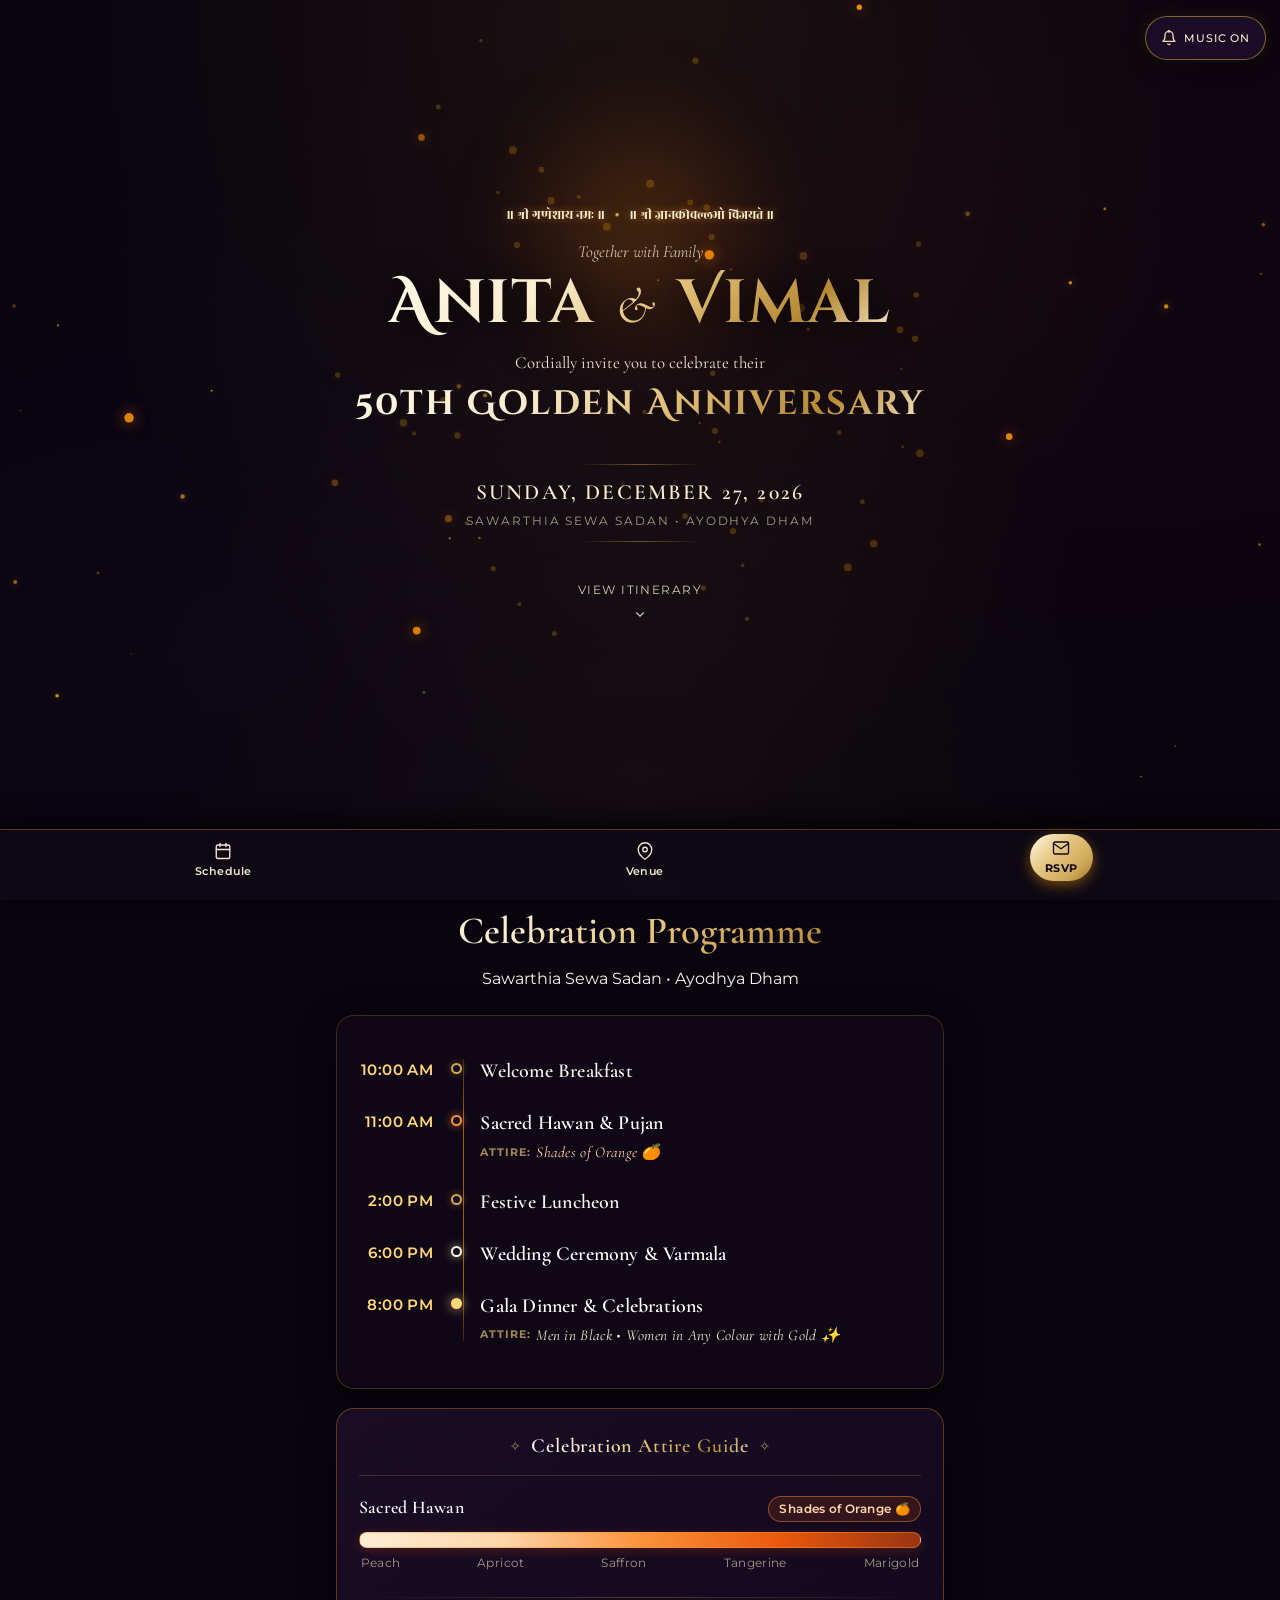
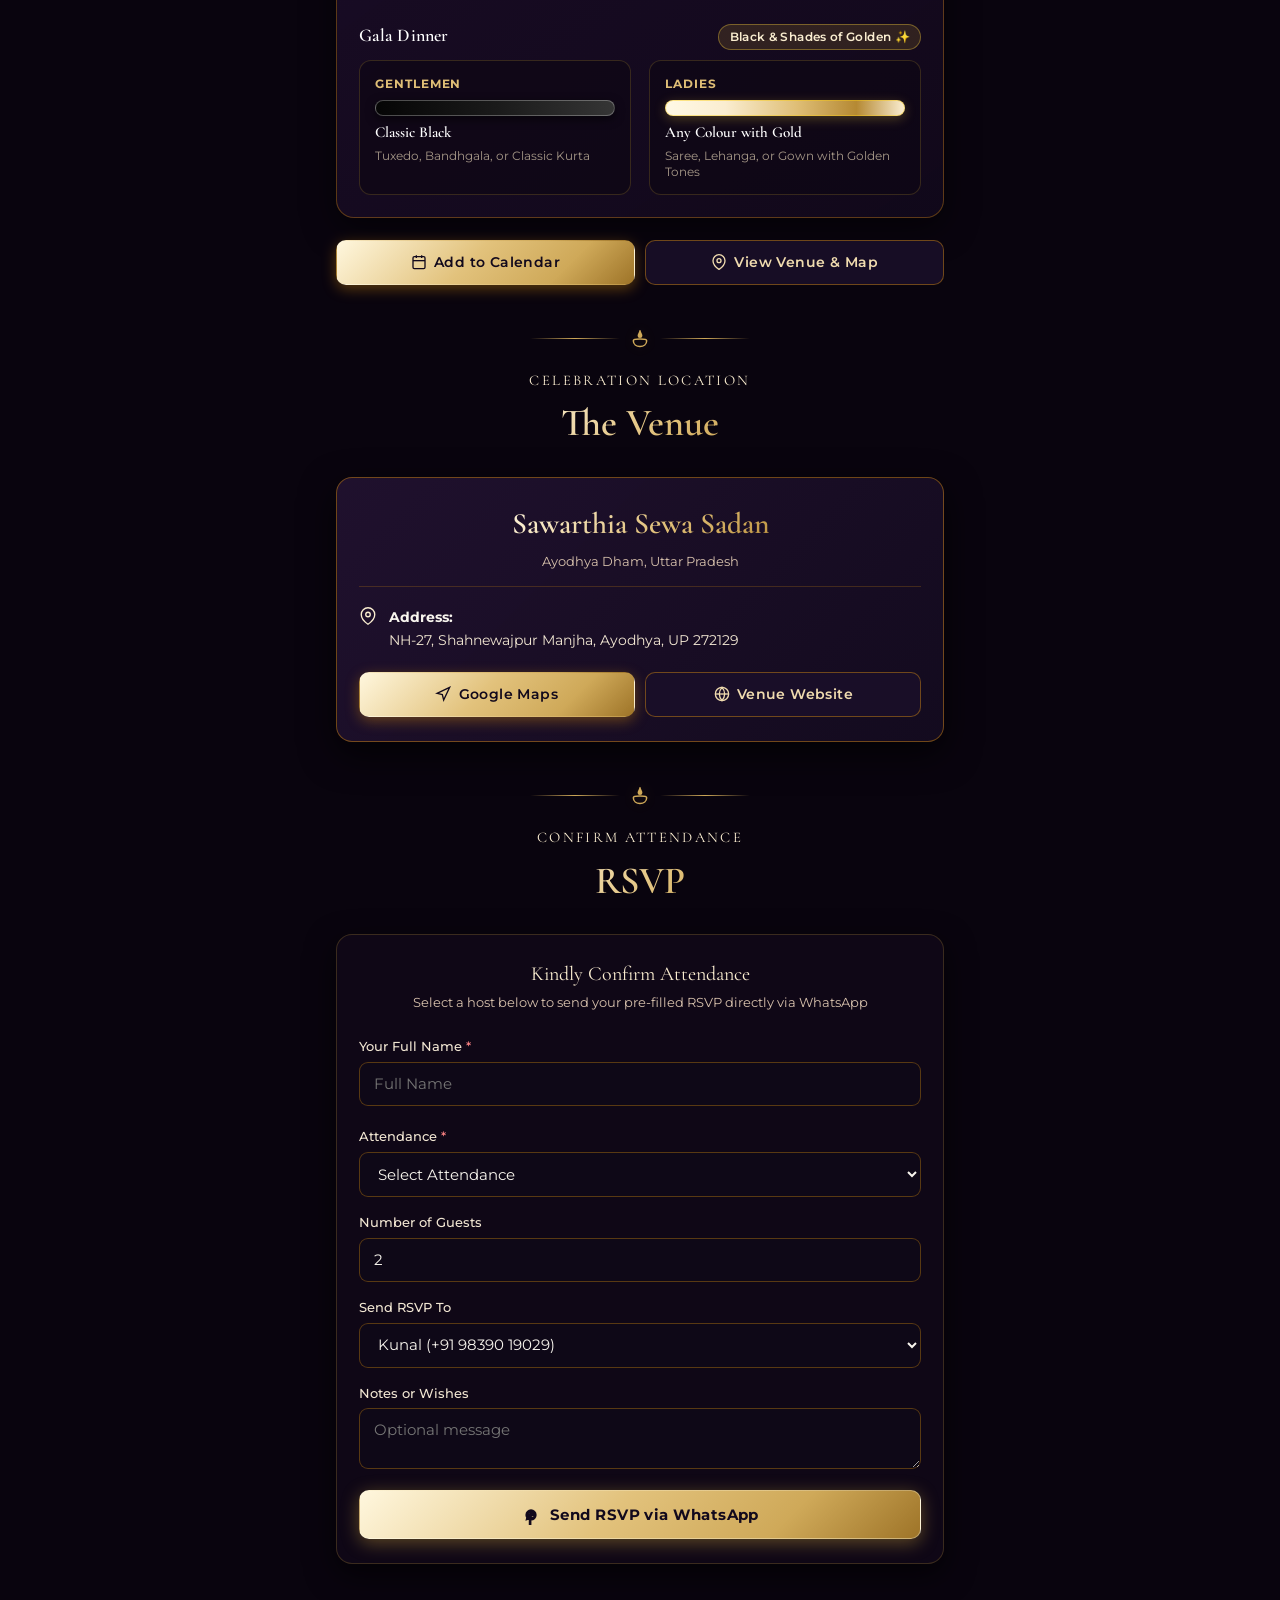
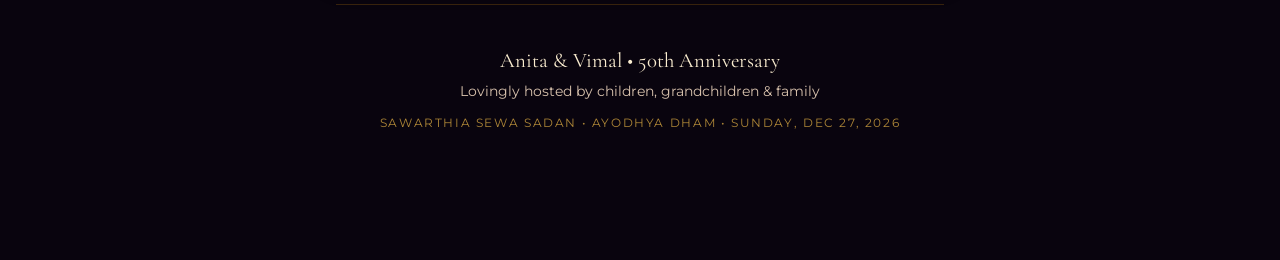
==== commit 7ecdb415: "refactor: redesign celebration programme and attire guide to authentic royal luxury stationery aesth" ====
--- a/index.html
+++ b/index.html
@@ -39,7 +39,7 @@
   <link rel="preconnect" href="https://fonts.gstatic.com" crossorigin>
   <link href="https://fonts.googleapis.com/css2?family=Cinzel+Decorative:wght@700;900&family=Cormorant+Garamond:ital,wght@0,400;0,600;0,700;1,400;1,600&family=Montserrat:wght@300;400;500;600;700&family=Rozha+One&display=swap" rel="stylesheet">
 
-  <link rel="stylesheet" href="style.css?v=3.0">
+  <link rel="stylesheet" href="style.css?v=4.0">
 </head>
 <body>
 
@@ -130,8 +130,8 @@
         <p class="section-subtitle">Sawarthia Sewa Sadan • Ayodhya Dham</p>
       </div>
 
-      <div class="itinerary-container reveal-on-scroll">
-        <!-- Royal Timeline -->
+      <!-- Royal Programme Timeline Card -->
+      <div class="programme-card reveal-on-scroll">
         <div class="royal-timeline">
 
           <!-- 10:00 AM -->
@@ -148,12 +148,11 @@
             <div class="timeline-time">11:00 AM</div>
             <div class="timeline-bullet sacred-bullet" aria-hidden="true"></div>
             <div class="timeline-body">
-              <h3 class="event-title">Sacred Hawan & Pujan</h3>
-              <div class="attire-pill orange-pill">
-                <span class="pill-label">Attire:</span>
-                <span class="pill-text">Shades of Orange 🍊</span>
-                <span class="pill-ribbon orange-ribbon" aria-hidden="true"></span>
-              </div>
+              <h3 class="event-title">Sacred Hawan &amp; Pujan</h3>
+              <p class="event-attire-hint">
+                <span class="hint-prefix">Attire:</span>
+                <span class="hint-val">Shades of Orange 🍊</span>
+              </p>
             </div>
           </div>
 
@@ -171,7 +170,7 @@
             <div class="timeline-time">6:00 PM</div>
             <div class="timeline-bullet wedding-bullet" aria-hidden="true"></div>
             <div class="timeline-body">
-              <h3 class="event-title">Wedding Ceremony & Varmala</h3>
+              <h3 class="event-title">Wedding Ceremony &amp; Varmala</h3>
             </div>
           </div>
 
@@ -180,57 +179,72 @@
             <div class="timeline-time">8:00 PM</div>
             <div class="timeline-bullet gala-bullet" aria-hidden="true"></div>
             <div class="timeline-body">
-              <h3 class="event-title">Gala Dinner & Celebrations</h3>
-              <div class="attire-pill gold-black-pill">
-                <span class="pill-label">Attire:</span>
-                <span class="pill-text">Men in Black &bull; Women in Any Colour with Gold ✨</span>
-                <div class="pill-dual-ribbons" aria-hidden="true">
-                  <span class="pill-ribbon black-ribbon"></span>
-                  <span class="pill-ribbon gold-ribbon"></span>
-                </div>
+              <h3 class="event-title">Gala Dinner &amp; Celebrations</h3>
+              <p class="event-attire-hint gala-hint">
+                <span class="hint-prefix">Attire:</span>
+                <span class="hint-val">Men in Black &bull; Women in Any Colour with Gold ✨</span>
+              </p>
+            </div>
+          </div>
+
+        </div>
+      </div>
+
+      <!-- Dedicated Celebration Attire & Color Guide Card -->
+      <div class="attire-guide-card reveal-on-scroll">
+        <div class="guide-card-header">
+          <span class="guide-ornament" aria-hidden="true">✧</span>
+          <h3 class="guide-card-title">Celebration Attire Guide</h3>
+          <span class="guide-ornament" aria-hidden="true">✧</span>
+        </div>
+
+        <div class="attire-occasions">
+          <!-- Hawan Palette -->
+          <div class="occasion-block">
+            <div class="occasion-header">
+              <h4 class="occasion-title">Sacred Hawan</h4>
+              <span class="occasion-tag orange-tag">Shades of Orange 🍊</span>
+            </div>
+            <div class="palette-wrap">
+              <div class="palette-ribbon orange-spectrum" role="img" aria-label="Gradient palette from Peach to Marigold"></div>
+              <div class="palette-shades">
+                <span>Peach</span>
+                <span>Apricot</span>
+                <span>Saffron</span>
+                <span>Tangerine</span>
+                <span>Marigold</span>
               </div>
             </div>
           </div>
 
-        </div>
-
-        <!-- Attire Palette Card -->
-        <div class="attire-palette-card">
-          <div class="palette-card-header">
-            <h4 class="palette-card-title">Celebration Attire & Color Guide</h4>
-          </div>
-          <div class="palette-grid">
-            <!-- Hawan Spectrum -->
-            <div class="palette-col">
-              <div class="palette-meta">
-                <span class="palette-event">Sacred Hawan</span>
-                <span class="palette-tone orange-tone">Shades of Orange 🍊</span>
+          <div class="guide-divider" aria-hidden="true"></div>
+
+          <!-- Gala Dinner Palette -->
+          <div class="occasion-block">
+            <div class="occasion-header">
+              <h4 class="occasion-title">Gala Dinner</h4>
+              <span class="occasion-tag gold-tag">Black &amp; Shades of Golden ✨</span>
+            </div>
+
+            <div class="gala-dual-grid">
+              <!-- Men -->
+              <div class="gala-card">
+                <div class="gala-role-title">Gentlemen</div>
+                <div class="palette-ribbon black-spectrum" role="img" aria-label="Classic Black spectrum"></div>
+                <div class="gala-detail">Classic Black</div>
+                <div class="gala-caption">Tuxedo, Bandhgala, or Classic Kurta</div>
               </div>
-              <div class="gradient-strip orange-spectrum" aria-label="From light peach to deep festive marigold"></div>
-              <p class="palette-caption">Peach &bull; Apricot &bull; Saffron &bull; Tangerine &bull; Marigold</p>
-            </div>
-
-            <!-- Gala Spectrum -->
-            <div class="palette-col">
-              <div class="palette-meta">
-                <span class="palette-event">Gala Dinner</span>
-                <span class="palette-tone gold-tone">Black & Shades of Golden ✨</span>
+
+              <!-- Women -->
+              <div class="gala-card">
+                <div class="gala-role-title">Ladies</div>
+                <div class="palette-ribbon gold-spectrum" role="img" aria-label="Golden tones spectrum"></div>
+                <div class="gala-detail">Any Colour with Gold</div>
+                <div class="gala-caption">Saree, Lehanga, or Gown with Golden Tones</div>
               </div>
-              <div class="gala-dual-spectrum">
-                <div class="spectrum-row">
-                  <span class="spectrum-label">Men</span>
-                  <div class="gradient-strip black-spectrum" aria-label="Black to Charcoal"></div>
-                </div>
-                <div class="spectrum-row">
-                  <span class="spectrum-label">Women</span>
-                  <div class="gradient-strip gold-spectrum" aria-label="Champagne to Antique Gold"></div>
-                </div>
-              </div>
-              <p class="palette-caption">Men in Classic Black &bull; Women in Any Colour with Gold</p>
-            </div>
-          </div>
-        </div>
-
+            </div>
+          </div>
+        </div>
       </div>
 
       <!-- Quick Action Buttons for Calendar -->
@@ -416,6 +430,6 @@
 
   </main>
 
-  <script src="script.js?v=3.0"></script>
+  <script src="script.js?v=4.0"></script>
 </body>
 </html>
--- a/style.css
+++ b/style.css
@@ -676,7 +676,8 @@
    Section 2: Royal Celebration Programme
    ========================================================================== */
 
-.itinerary-container {
+.itinerary-container,
+.programme-card {
   background: var(--bg-card);
   border: 1px solid var(--bg-card-border);
   border-radius: 18px;
@@ -688,16 +689,16 @@
   display: flex;
   flex-direction: column;
   position: relative;
-  margin: 0.5rem 0 1.25rem 0;
+  margin: 0.25rem 0;
 }
 
 /* Continuous vertical golden thread connecting events */
 .royal-timeline::before {
   content: "";
   position: absolute;
-  top: 16px;
-  bottom: 22px;
-  left: 95px;
+  top: 14px;
+  bottom: 18px;
+  left: 104px;
   width: 1px;
   background: linear-gradient(to bottom, 
     rgba(245, 158, 11, 0.2) 0%, 
@@ -715,15 +716,17 @@
 }
 
 .timeline-time {
-  width: 82px;
+  width: 92px;
   flex-shrink: 0;
-  font-family: var(--font-display);
+  font-family: var(--font-sans);
   font-size: 0.95rem;
-  font-weight: 700;
-  color: var(--marigold-bright);
+  font-weight: 600;
+  color: #ffd778;
   text-align: right;
-  padding-right: 14px;
-  letter-spacing: 0.02em;
+  padding-right: 18px;
+  letter-spacing: 0.03em;
+  white-space: nowrap;
+  line-height: 1.35;
   padding-top: 1px;
 }
 
@@ -734,7 +737,7 @@
   background: #170a22;
   border: 2px solid var(--marigold-gold);
   flex-shrink: 0;
-  margin-top: 5px;
+  margin-top: 4px;
   z-index: 2;
   box-shadow: 0 0 8px rgba(245, 158, 11, 0.4);
 }
@@ -762,7 +765,7 @@
 
 .event-title {
   font-family: var(--font-serif);
-  font-size: 1.18rem;
+  font-size: 1.25rem;
   font-weight: 600;
   color: var(--text-primary);
   line-height: 1.25;
@@ -770,203 +773,241 @@
 }
 
 .highlight-event .event-title {
-  color: #fff;
-}
-
-.attire-pill {
-  display: inline-flex;
-  align-items: center;
-  gap: 0.45rem;
-  margin-top: 0.4rem;
-  padding: 0.28rem 0.75rem;
-  border-radius: 20px;
-  font-size: 0.78rem;
-}
-
-.orange-pill {
-  background: rgba(230, 81, 0, 0.16);
-  border: 1px solid rgba(249, 115, 22, 0.4);
-  color: #fed7aa;
-}
-
-.gold-black-pill {
-  background: rgba(212, 175, 55, 0.15);
-  border: 1px solid rgba(212, 175, 55, 0.4);
-  color: #fef08a;
-}
-
-.pill-label {
+  color: #ffffff;
+}
+
+.event-attire-hint {
+  margin-top: 0.35rem;
+  font-family: var(--font-serif);
+  font-size: 0.95rem;
+  font-style: italic;
+  color: #dfbe76;
+  letter-spacing: 0.02em;
+  line-height: 1.35;
+  display: flex;
+  align-items: center;
+  flex-wrap: wrap;
+  gap: 0.35rem;
+}
+
+.event-attire-hint .hint-prefix {
+  font-family: var(--font-sans);
+  font-style: normal;
+  font-size: 0.7rem;
   font-weight: 700;
   text-transform: uppercase;
-  font-size: 0.68rem;
-  letter-spacing: 0.06em;
+  letter-spacing: 0.08em;
+  color: rgba(223, 190, 118, 0.7);
+}
+
+.event-attire-hint .hint-val {
+  color: #fed7aa;
+}
+
+.event-attire-hint.gala-hint .hint-val {
+  color: #faedd0;
+}
+
+/* Celebration Attire & Color Guide Card */
+.attire-guide-card {
+  background: linear-gradient(145deg, rgba(32, 16, 46, 0.75) 0%, rgba(18, 9, 28, 0.9) 100%);
+  border: 1px solid rgba(245, 158, 11, 0.32);
+  border-radius: 18px;
+  padding: 1.4rem 1.35rem;
+  box-shadow: 0 10px 32px rgba(0, 0, 0, 0.55);
+  margin-top: 1.15rem;
+}
+
+.guide-card-header {
+  display: flex;
+  align-items: center;
+  justify-content: center;
+  gap: 0.65rem;
+  padding-bottom: 0.85rem;
+  border-bottom: 1px solid rgba(245, 158, 11, 0.2);
+  margin-bottom: 1.15rem;
+}
+
+.guide-card-header .guide-ornament {
+  color: #cfa959;
+  font-size: 0.85rem;
   opacity: 0.85;
 }
 
-.pill-ribbon {
-  display: inline-block;
-  height: 6px;
+.guide-card-title {
+  font-family: var(--font-serif);
+  font-size: 1.25rem;
+  font-weight: 600;
+  letter-spacing: 0.04em;
+  background: var(--gold-foil-text);
+  -webkit-background-clip: text;
+  background-clip: text;
+  -webkit-text-fill-color: transparent;
+  color: #faedd0;
+  text-align: center;
+  margin: 0;
+}
+
+.attire-occasions {
+  display: flex;
+  flex-direction: column;
+  gap: 1.25rem;
+}
+
+.occasion-block {
+  display: flex;
+  flex-direction: column;
+  gap: 0.6rem;
+}
+
+.occasion-header {
+  display: flex;
+  align-items: baseline;
+  justify-content: space-between;
+  gap: 0.75rem;
+  flex-wrap: wrap;
+}
+
+.occasion-title {
+  font-family: var(--font-serif);
+  font-size: 1.12rem;
+  font-weight: 600;
+  color: #ffffff;
+  letter-spacing: 0.01em;
+}
+
+.occasion-tag {
+  font-family: var(--font-sans);
+  font-size: 0.76rem;
+  font-weight: 600;
+  letter-spacing: 0.03em;
+  padding: 0.2rem 0.65rem;
   border-radius: 999px;
-  flex-shrink: 0;
-}
-
-.pill-ribbon.orange-ribbon {
-  width: 36px;
-  background: linear-gradient(to right, #ffedd5, #ea580c, #9a3412);
-}
-
-.pill-dual-ribbons {
-  display: inline-flex;
-  align-items: center;
-  gap: 4px;
-}
-
-.pill-ribbon.black-ribbon {
-  width: 14px;
-  background: #000;
-  border: 1px solid rgba(255, 255, 255, 0.35);
-}
-
-.pill-ribbon.gold-ribbon {
-  width: 26px;
-  background: linear-gradient(to right, #fef08a, #ca8a04);
-}
-
-/* Attire Palette Card */
-.attire-palette-card {
-  background: linear-gradient(145deg, rgba(32, 16, 46, 0.7) 0%, rgba(18, 9, 28, 0.85) 100%);
-  border: 1px solid rgba(245, 158, 11, 0.28);
-  border-radius: 14px;
-  padding: 1.1rem 1.25rem;
-  margin-top: 0.75rem;
-}
-
-.palette-card-header {
-  text-align: center;
-  padding-bottom: 0.65rem;
-  border-bottom: 1px solid rgba(245, 158, 11, 0.16);
-  margin-bottom: 0.85rem;
-}
-
-.palette-card-title {
-  font-family: var(--font-serif);
-  font-size: 1.05rem;
-  color: var(--marigold-bright);
+}
+
+.orange-tag {
+  background: rgba(234, 88, 12, 0.15);
+  border: 1px solid rgba(251, 146, 60, 0.45);
+  color: #fed7aa;
+}
+
+.gold-tag {
+  background: rgba(212, 175, 55, 0.15);
+  border: 1px solid rgba(212, 175, 55, 0.45);
+  color: #faedd0;
+}
+
+.palette-wrap {
+  display: flex;
+  flex-direction: column;
+  gap: 0.45rem;
+}
+
+.palette-ribbon {
+  inline-size: 100%;
+  block-size: 16px;
+  border-radius: 999px;
+  box-shadow: inset 0 1px 3px rgba(0, 0, 0, 0.4), 0 2px 8px rgba(0, 0, 0, 0.3);
+}
+
+.palette-ribbon.orange-spectrum {
+  background: linear-gradient(90deg, #ffedd5 0%, #fed7aa 25%, #fb923c 50%, #ea580c 75%, #9a3412 100%);
+  border: 1px solid rgba(251, 146, 60, 0.45);
+  box-shadow: 0 3px 12px rgba(234, 88, 12, 0.22);
+}
+
+.palette-shades {
+  display: flex;
+  justify-content: space-between;
+  font-family: var(--font-sans);
+  font-size: 0.74rem;
+  color: var(--text-muted);
   letter-spacing: 0.03em;
-}
-
-.palette-grid {
+  padding: 0 2px;
+}
+
+.guide-divider {
+  height: 1px;
+  background: linear-gradient(90deg, transparent, rgba(212, 175, 55, 0.3), transparent);
+  margin: 0.25rem 0;
+}
+
+.gala-dual-grid {
   display: grid;
   grid-template-columns: 1fr;
-  gap: 1rem;
-}
-
-@media (min-width: 600px) {
-  .palette-grid {
+  gap: 0.85rem;
+}
+
+@media (min-width: 520px) {
+  .gala-dual-grid {
     grid-template-columns: 1fr 1fr;
-    gap: 1.25rem;
+    gap: 1.15rem;
   }
 }
 
-.palette-col {
-  display: flex;
-  flex-direction: column;
-  gap: 0.4rem;
-}
-
-.palette-meta {
-  display: flex;
-  align-items: center;
-  justify-content: space-between;
-  gap: 0.5rem;
-}
-
-.palette-event {
+.gala-card {
+  background: rgba(14, 7, 21, 0.65);
+  border: 1px solid rgba(212, 175, 55, 0.2);
+  border-radius: 12px;
+  padding: 0.85rem 0.95rem;
+  display: flex;
+  flex-direction: column;
+  gap: 0.45rem;
+}
+
+.gala-role-title {
+  font-family: var(--font-sans);
+  font-size: 0.75rem;
+  font-weight: 700;
+  text-transform: uppercase;
+  letter-spacing: 0.08em;
+  color: #dfbe76;
+}
+
+.palette-ribbon.black-spectrum {
+  background: linear-gradient(90deg, #050505 0%, #1a1a1a 50%, #353535 100%);
+  border: 1px solid rgba(255, 255, 255, 0.28);
+  box-shadow: 0 3px 10px rgba(0, 0, 0, 0.6);
+}
+
+.palette-ribbon.gold-spectrum {
+  background: linear-gradient(90deg, #fff9e6 0%, #faedd0 25%, #dfbe76 55%, #b58933 80%, #faedd0 100%);
+  border: 1px solid rgba(250, 204, 21, 0.45);
+  box-shadow: 0 3px 12px rgba(212, 175, 55, 0.3);
+}
+
+.gala-detail {
   font-family: var(--font-serif);
   font-size: 0.95rem;
   font-weight: 600;
-  color: #fff;
-}
-
-.palette-tone {
-  font-size: 0.74rem;
-  font-weight: 600;
-  letter-spacing: 0.02em;
-}
-
-.palette-tone.orange-tone {
-  color: #fb923c;
-}
-
-.palette-tone.gold-tone {
-  color: #ffd778;
-}
-
-.gradient-strip {
-  width: 100%;
-  height: 8px;
-  border-radius: 999px;
-  box-shadow: 0 1px 4px rgba(0, 0, 0, 0.4);
-}
-
-.orange-spectrum {
-  background: linear-gradient(to right, #ffedd5 0%, #fed7aa 25%, #fb923c 50%, #ea580c 75%, #9a3412 100%);
-  border: 1px solid rgba(251, 146, 60, 0.35);
-}
-
-.gala-dual-spectrum {
-  display: flex;
-  flex-direction: column;
-  gap: 0.35rem;
-}
-
-.spectrum-row {
-  display: flex;
-  align-items: center;
-  gap: 0.5rem;
-}
-
-.spectrum-label {
-  font-size: 0.72rem;
-  color: var(--champagne-gold);
-  width: 46px;
-  flex-shrink: 0;
-  font-weight: 600;
-}
-
-.black-spectrum {
-  flex: 1;
-  background: linear-gradient(to right, #000000 0%, #1a1a1a 50%, #383838 100%);
-  border: 1px solid rgba(255, 255, 255, 0.2);
-}
-
-.gold-spectrum {
-  flex: 1;
-  background: linear-gradient(to right, #fef9c3 0%, #fef08a 25%, #facc15 50%, #eab308 75%, #a16207 100%);
-  border: 1px solid rgba(250, 204, 21, 0.35);
-}
-
-.palette-caption {
+  color: #ffffff;
+  line-height: 1.25;
+}
+
+.gala-caption {
+  font-family: var(--font-sans);
   font-size: 0.72rem;
   color: var(--text-muted);
   line-height: 1.35;
-  margin-top: 0.2rem;
 }
 
 @media (max-width: 480px) {
   .royal-timeline::before {
-    left: 80px;
+    left: 88px;
   }
   .timeline-time {
-    width: 68px;
+    width: 78px;
     font-size: 0.88rem;
-    padding-right: 10px;
+    padding-right: 12px;
   }
   .timeline-body {
     padding-left: 14px;
   }
   .event-title {
-    font-size: 1.05rem;
+    font-size: 1.1rem;
+  }
+  .palette-shades {
+    font-size: 0.68rem;
   }
 }
 
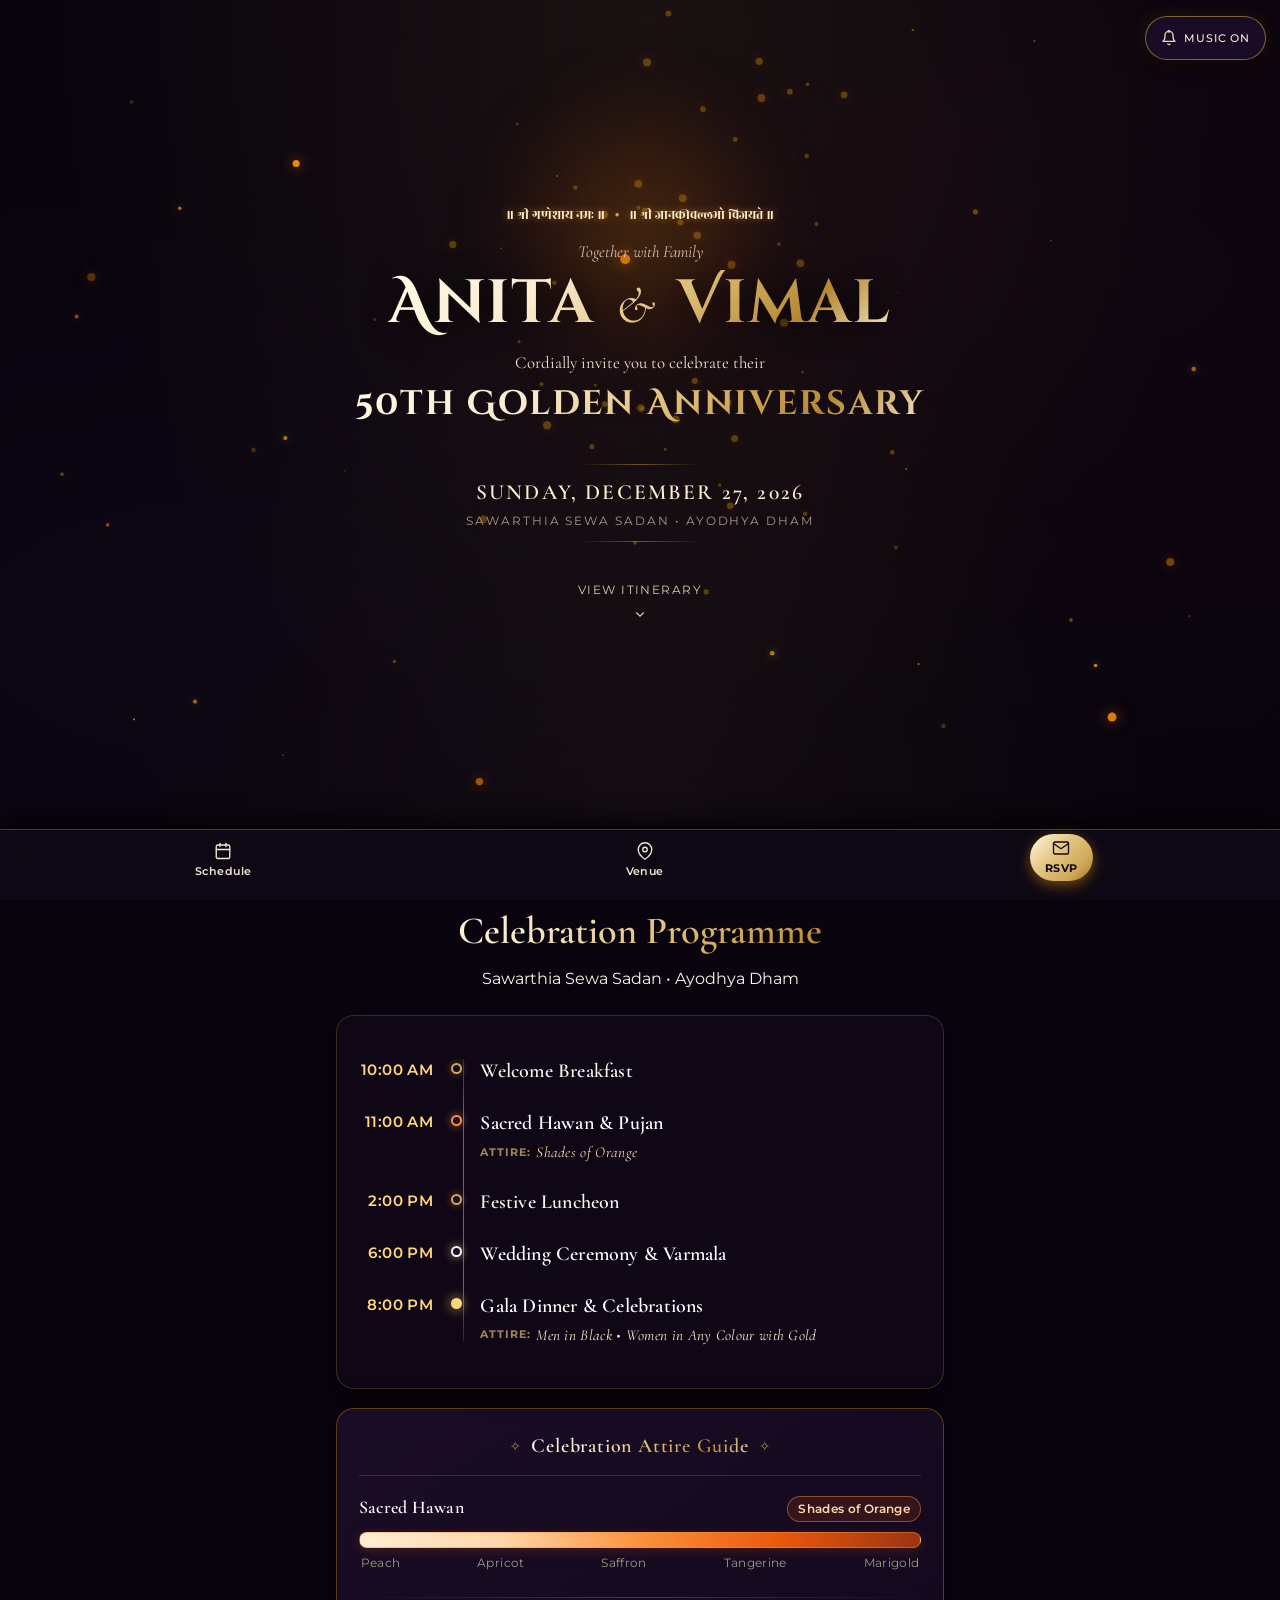
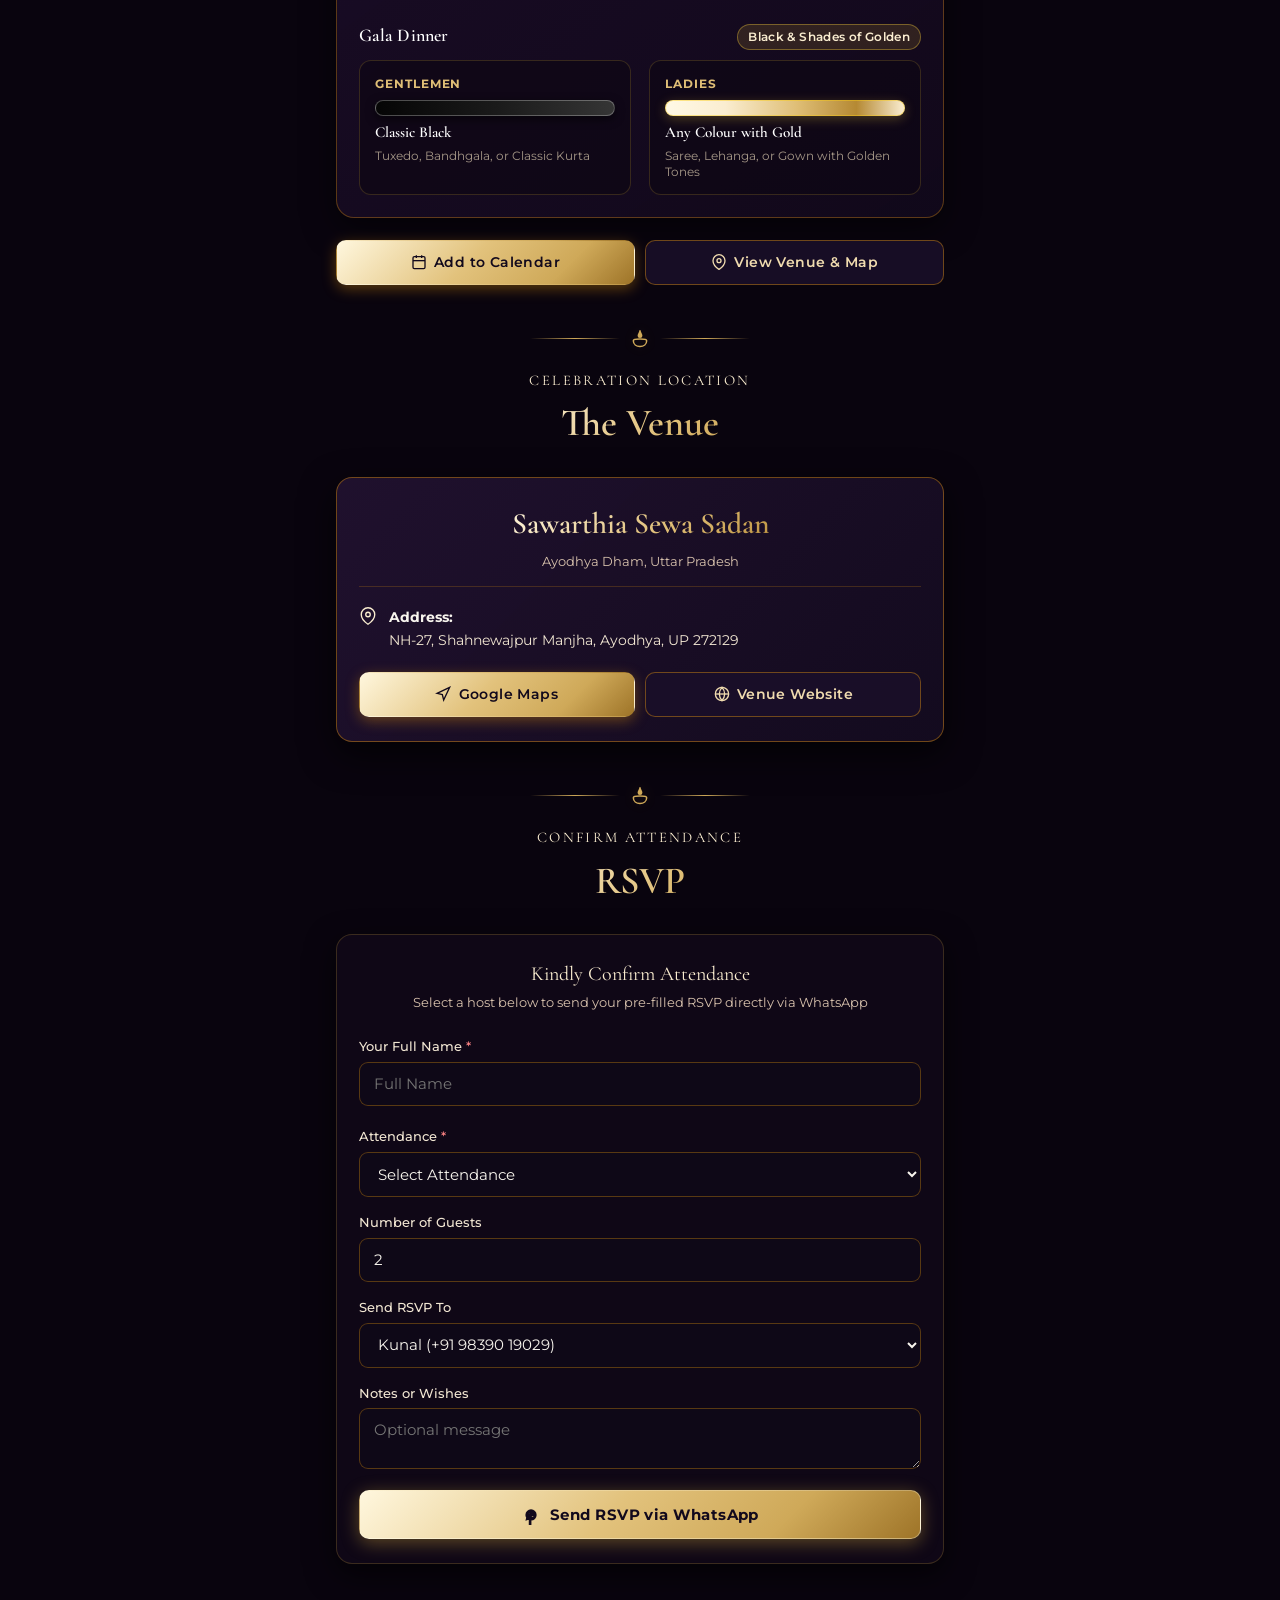
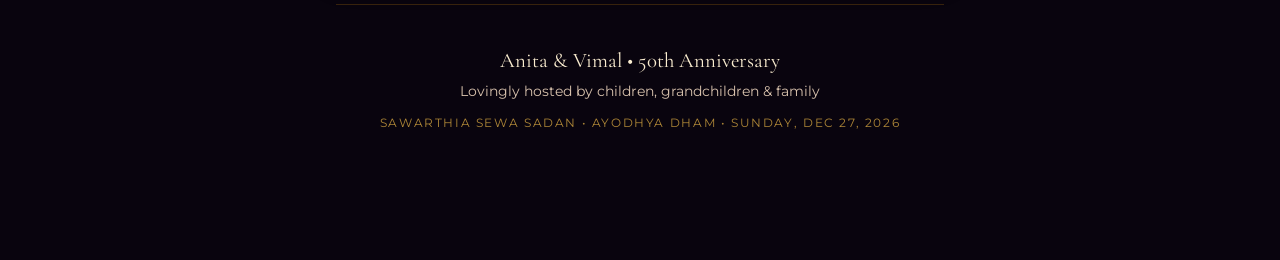
==== commit 5fcbcb22: "style: remove all emojis across website, digital cards, scripts, and documentation" ====
--- a/index.html
+++ b/index.html
@@ -39,7 +39,7 @@
   <link rel="preconnect" href="https://fonts.gstatic.com" crossorigin>
   <link href="https://fonts.googleapis.com/css2?family=Cinzel+Decorative:wght@700;900&family=Cormorant+Garamond:ital,wght@0,400;0,600;0,700;1,400;1,600&family=Montserrat:wght@300;400;500;600;700&family=Rozha+One&display=swap" rel="stylesheet">
 
-  <link rel="stylesheet" href="style.css?v=4.0">
+  <link rel="stylesheet" href="style.css?v=5.0">
 </head>
 <body>
 
@@ -151,7 +151,7 @@
               <h3 class="event-title">Sacred Hawan &amp; Pujan</h3>
               <p class="event-attire-hint">
                 <span class="hint-prefix">Attire:</span>
-                <span class="hint-val">Shades of Orange 🍊</span>
+                <span class="hint-val">Shades of Orange</span>
               </p>
             </div>
           </div>
@@ -182,7 +182,7 @@
               <h3 class="event-title">Gala Dinner &amp; Celebrations</h3>
               <p class="event-attire-hint gala-hint">
                 <span class="hint-prefix">Attire:</span>
-                <span class="hint-val">Men in Black &bull; Women in Any Colour with Gold ✨</span>
+                <span class="hint-val">Men in Black &bull; Women in Any Colour with Gold</span>
               </p>
             </div>
           </div>
@@ -203,7 +203,7 @@
           <div class="occasion-block">
             <div class="occasion-header">
               <h4 class="occasion-title">Sacred Hawan</h4>
-              <span class="occasion-tag orange-tag">Shades of Orange 🍊</span>
+              <span class="occasion-tag orange-tag">Shades of Orange</span>
             </div>
             <div class="palette-wrap">
               <div class="palette-ribbon orange-spectrum" role="img" aria-label="Gradient palette from Peach to Marigold"></div>
@@ -223,7 +223,7 @@
           <div class="occasion-block">
             <div class="occasion-header">
               <h4 class="occasion-title">Gala Dinner</h4>
-              <span class="occasion-tag gold-tag">Black &amp; Shades of Golden ✨</span>
+              <span class="occasion-tag gold-tag">Black &amp; Shades of Golden</span>
             </div>
 
             <div class="gala-dual-grid">
@@ -388,7 +388,7 @@
           </button>
 
           <p class="form-success-msg" id="rsvpSuccessMsg" role="status" aria-live="polite" hidden>
-            ✓ Opening WhatsApp with your pre-filled RSVP! If it didn't open automatically, <a id="waManualLink" href="#" target="_blank" rel="noopener noreferrer" style="color: #faedd0; text-decoration: underline; font-weight: 600;">tap here to send on WhatsApp</a>.
+            Opening WhatsApp with your pre-filled RSVP! If it didn't open automatically, <a id="waManualLink" href="#" target="_blank" rel="noopener noreferrer" style="color: #faedd0; text-decoration: underline; font-weight: 600;">tap here to send on WhatsApp</a>.
           </p>
         </form>
       </div>
@@ -430,6 +430,6 @@
 
   </main>
 
-  <script src="script.js?v=4.0"></script>
+  <script src="script.js?v=5.0"></script>
 </body>
 </html>
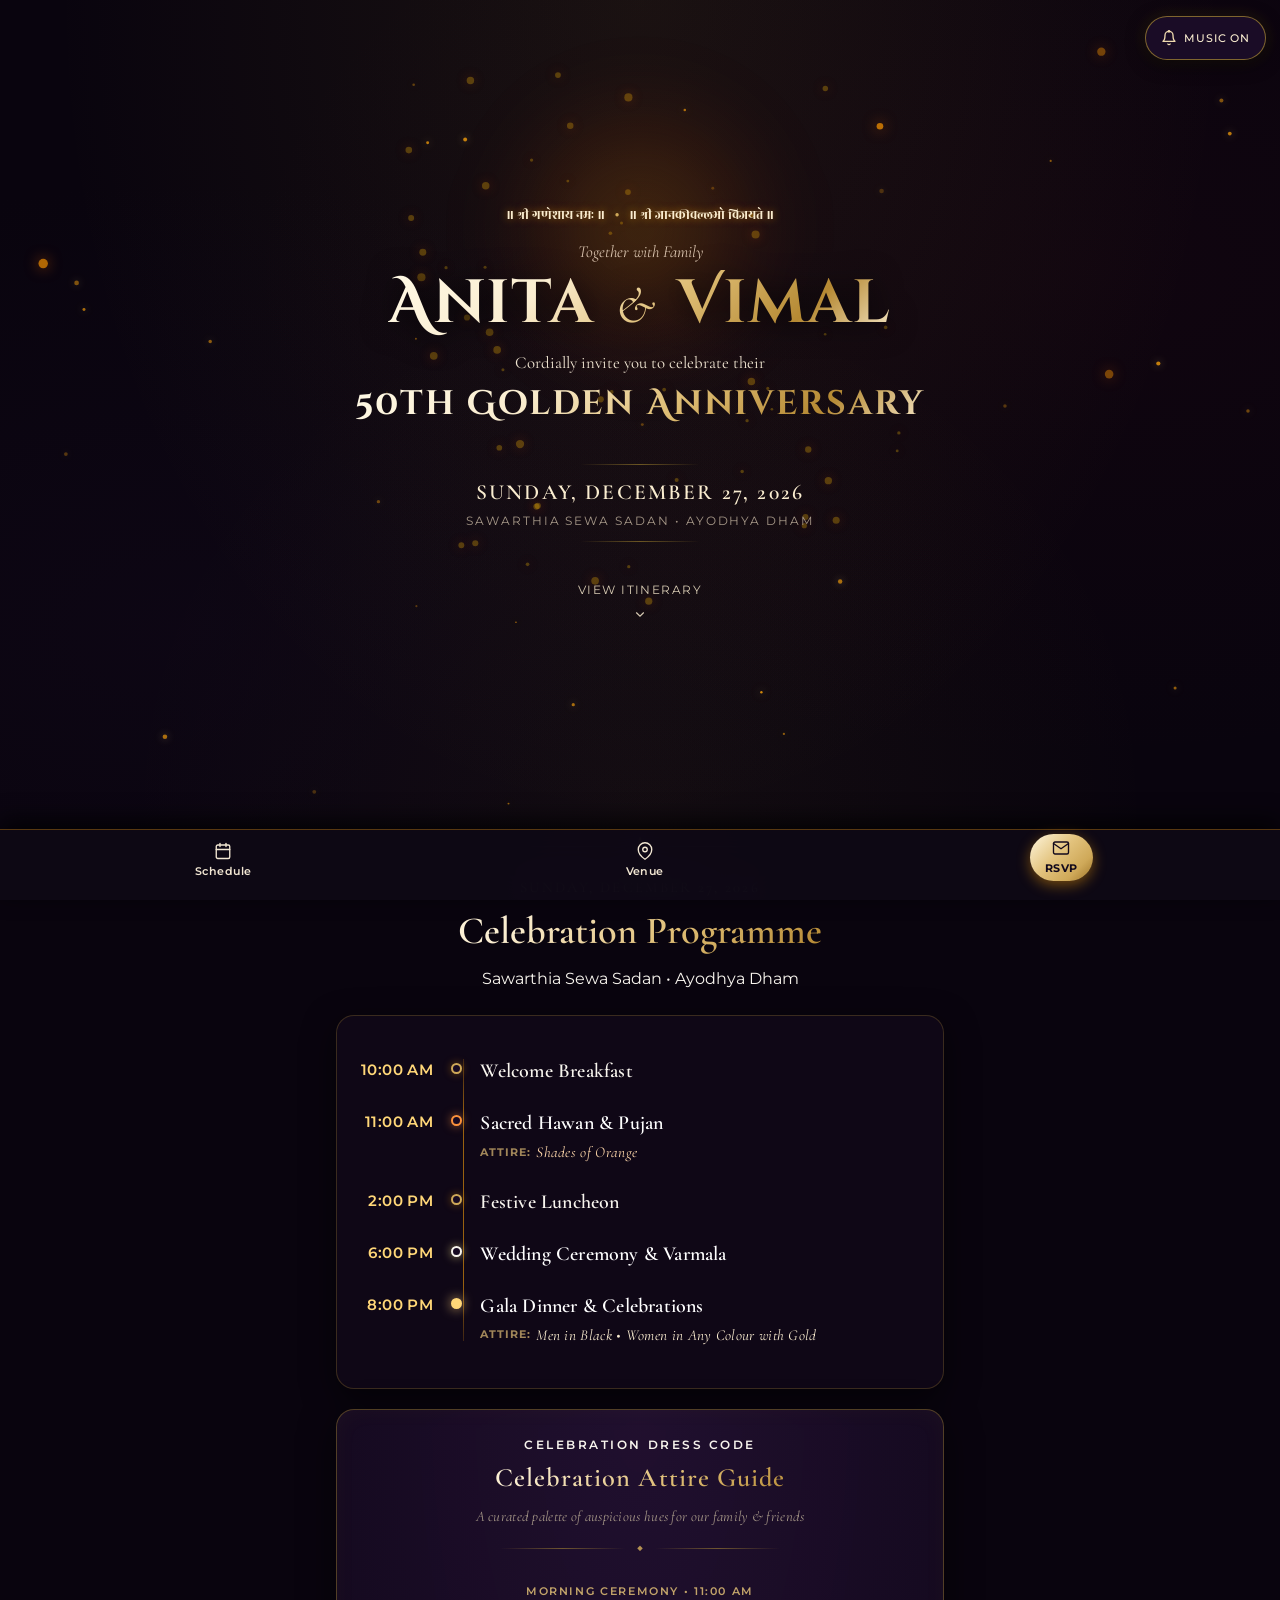
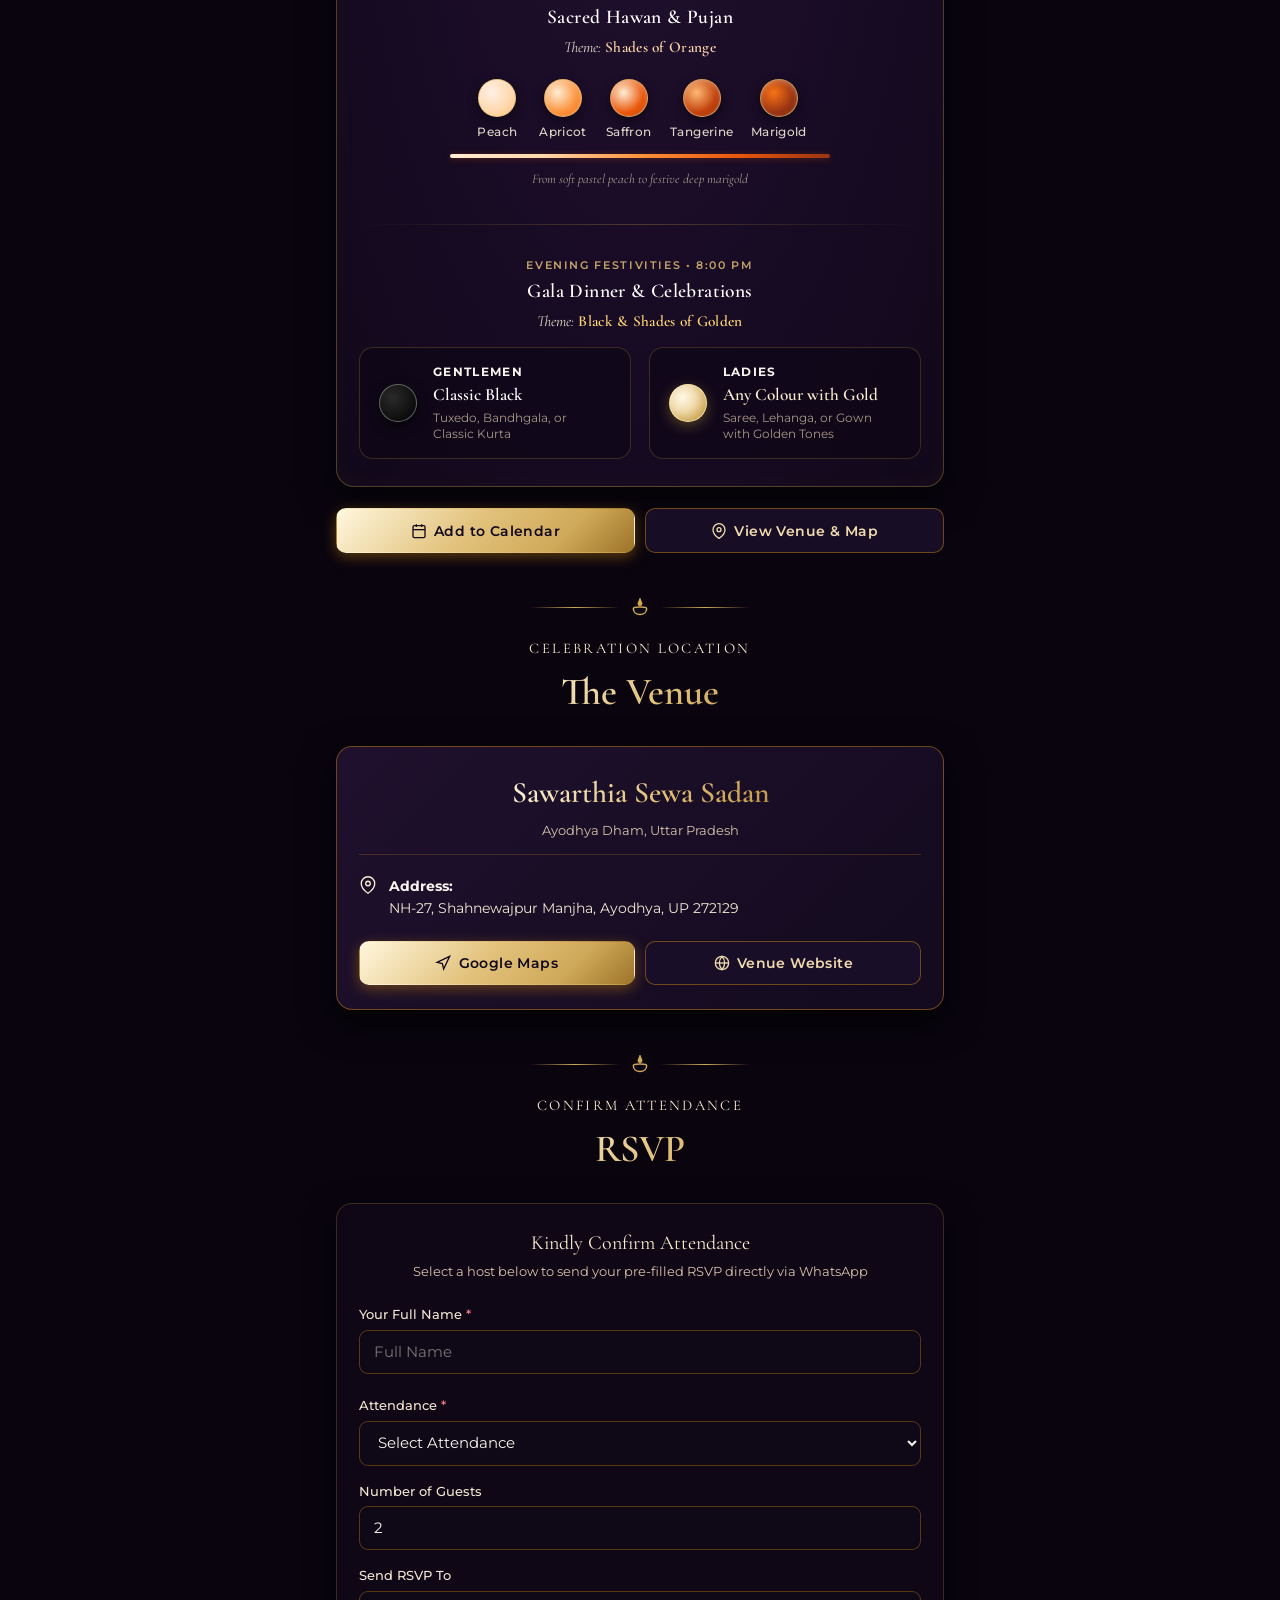
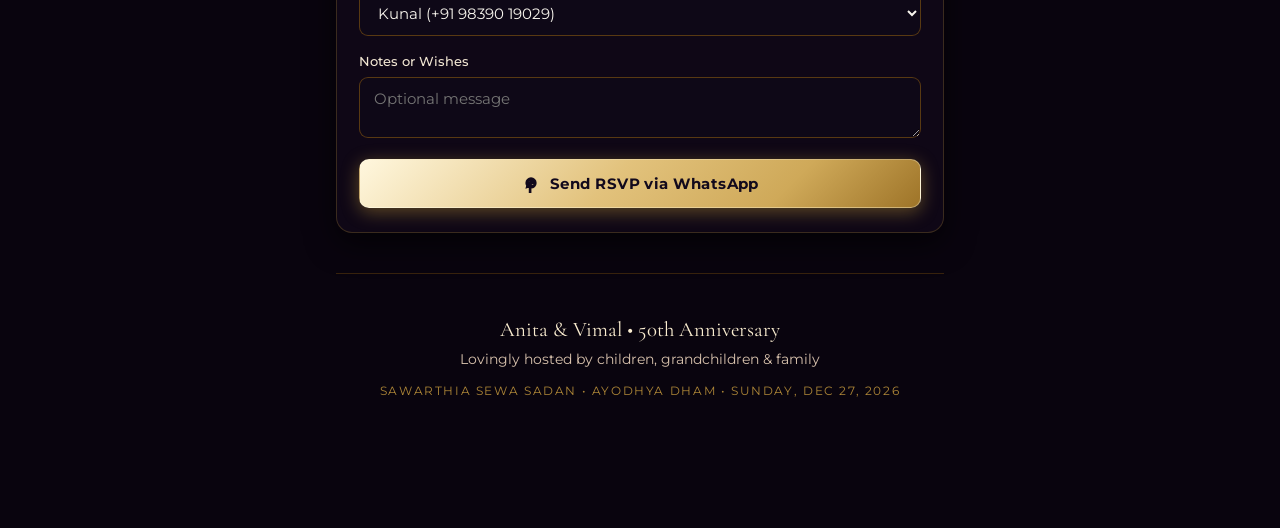
==== commit 8e77c00f: "refactor: redesign celebration attire guide with luxury atelier silk swatches, eliminating slider ba" ====
--- a/index.html
+++ b/index.html
@@ -39,7 +39,7 @@
   <link rel="preconnect" href="https://fonts.gstatic.com" crossorigin>
   <link href="https://fonts.googleapis.com/css2?family=Cinzel+Decorative:wght@700;900&family=Cormorant+Garamond:ital,wght@0,400;0,600;0,700;1,400;1,600&family=Montserrat:wght@300;400;500;600;700&family=Rozha+One&display=swap" rel="stylesheet">
 
-  <link rel="stylesheet" href="style.css?v=5.0">
+  <link rel="stylesheet" href="style.css?v=6.0">
 </head>
 <body>
 
@@ -190,57 +190,90 @@
         </div>
       </div>
 
-      <!-- Dedicated Celebration Attire & Color Guide Card -->
+      <!-- Dedicated Celebration Attire Guide Card -->
       <div class="attire-guide-card reveal-on-scroll">
-        <div class="guide-card-header">
-          <span class="guide-ornament" aria-hidden="true">✧</span>
-          <h3 class="guide-card-title">Celebration Attire Guide</h3>
-          <span class="guide-ornament" aria-hidden="true">✧</span>
-        </div>
-
-        <div class="attire-occasions">
-          <!-- Hawan Palette -->
-          <div class="occasion-block">
-            <div class="occasion-header">
-              <h4 class="occasion-title">Sacred Hawan</h4>
-              <span class="occasion-tag orange-tag">Shades of Orange</span>
-            </div>
-            <div class="palette-wrap">
-              <div class="palette-ribbon orange-spectrum" role="img" aria-label="Gradient palette from Peach to Marigold"></div>
-              <div class="palette-shades">
-                <span>Peach</span>
-                <span>Apricot</span>
-                <span>Saffron</span>
-                <span>Tangerine</span>
-                <span>Marigold</span>
+        <div class="guide-header-block">
+          <p class="guide-kicker">Celebration Dress Code</p>
+          <h3 class="guide-main-title">Celebration Attire Guide</h3>
+          <p class="guide-subtitle">A curated palette of auspicious hues for our family &amp; friends</p>
+          <div class="guide-gold-rule" aria-hidden="true">
+            <span class="rule-line"></span>
+            <span class="rule-diamond">◆</span>
+            <span class="rule-line"></span>
+          </div>
+        </div>
+
+        <div class="attire-sections-wrap">
+          <!-- 1. Sacred Hawan -->
+          <div class="attire-event-card">
+            <div class="attire-event-heading">
+              <span class="event-time-badge">Morning Ceremony • 11:00 AM</span>
+              <h4 class="attire-event-title">Sacred Hawan &amp; Pujan</h4>
+              <p class="attire-theme-line">Theme: <span class="theme-highlight orange-theme">Shades of Orange</span></p>
+            </div>
+
+            <!-- Authentic Silk Fabric Color Swatches -->
+            <div class="swatches-palette-container">
+              <div class="swatches-row">
+                <div class="swatch-item">
+                  <div class="swatch-disc swatch-peach" title="Peach"></div>
+                  <span class="swatch-name">Peach</span>
+                </div>
+                <div class="swatch-item">
+                  <div class="swatch-disc swatch-apricot" title="Apricot"></div>
+                  <span class="swatch-name">Apricot</span>
+                </div>
+                <div class="swatch-item">
+                  <div class="swatch-disc swatch-saffron" title="Saffron"></div>
+                  <span class="swatch-name">Saffron</span>
+                </div>
+                <div class="swatch-item">
+                  <div class="swatch-disc swatch-tangerine" title="Tangerine"></div>
+                  <span class="swatch-name">Tangerine</span>
+                </div>
+                <div class="swatch-item">
+                  <div class="swatch-disc swatch-marigold" title="Marigold"></div>
+                  <span class="swatch-name">Marigold</span>
+                </div>
               </div>
-            </div>
-          </div>
-
-          <div class="guide-divider" aria-hidden="true"></div>
-
-          <!-- Gala Dinner Palette -->
-          <div class="occasion-block">
-            <div class="occasion-header">
-              <h4 class="occasion-title">Gala Dinner</h4>
-              <span class="occasion-tag gold-tag">Black &amp; Shades of Golden</span>
-            </div>
-
-            <div class="gala-dual-grid">
-              <!-- Men -->
-              <div class="gala-card">
-                <div class="gala-role-title">Gentlemen</div>
-                <div class="palette-ribbon black-spectrum" role="img" aria-label="Classic Black spectrum"></div>
-                <div class="gala-detail">Classic Black</div>
-                <div class="gala-caption">Tuxedo, Bandhgala, or Classic Kurta</div>
+              <div class="swatch-gradient-bar orange-gradient-bar" aria-hidden="true"></div>
+              <p class="swatch-palette-hint">From soft pastel peach to festive deep marigold</p>
+            </div>
+          </div>
+
+          <div class="attire-event-divider" aria-hidden="true"></div>
+
+          <!-- 2. Gala Dinner -->
+          <div class="attire-event-card">
+            <div class="attire-event-heading">
+              <span class="event-time-badge">Evening Festivities • 8:00 PM</span>
+              <h4 class="attire-event-title">Gala Dinner &amp; Celebrations</h4>
+              <p class="attire-theme-line">Theme: <span class="theme-highlight gold-theme">Black &amp; Shades of Golden</span></p>
+            </div>
+
+            <div class="gala-guidelines-wrap">
+              <!-- Gentlemen -->
+              <div class="gala-attendee-card">
+                <div class="attendee-avatar-wrap">
+                  <div class="swatch-disc swatch-black" title="Classic Black"></div>
+                </div>
+                <div class="attendee-content">
+                  <h5 class="attendee-title">Gentlemen</h5>
+                  <p class="attendee-color-badge">Classic Black</p>
+                  <p class="attendee-style-guide">Tuxedo, Bandhgala, or Classic Kurta</p>
+                </div>
               </div>
 
-              <!-- Women -->
-              <div class="gala-card">
-                <div class="gala-role-title">Ladies</div>
-                <div class="palette-ribbon gold-spectrum" role="img" aria-label="Golden tones spectrum"></div>
-                <div class="gala-detail">Any Colour with Gold</div>
-                <div class="gala-caption">Saree, Lehanga, or Gown with Golden Tones</div>
+              <!-- Ladies -->
+              <div class="gala-attendee-card">
+                <div class="attendee-avatar-wrap">
+                  <div class="swatch-disc swatch-gold-gradient" title="Shades of Golden"></div>
+                </div>
+                <div class="attendee-content">
+                  <h5 class="attendee-title">Ladies</h5>
+                  <p class="attendee-color-badge gold-badge">Any Colour with Gold</p>
+                  <p class="attendee-style-guide">Saree, Lehanga, or Gown with Golden Tones</p>
+                </div>
               </div>
             </div>
           </div>
@@ -430,6 +463,6 @@
 
   </main>
 
-  <script src="script.js?v=5.0"></script>
+  <script src="script.js?v=6.0"></script>
 </body>
 </html>
--- a/style.css
+++ b/style.css
@@ -808,35 +808,37 @@
   color: #faedd0;
 }
 
-/* Celebration Attire & Color Guide Card */
+/* ==========================================================================
+   Royal Celebration Attire Guide (Atelier Swatches)
+   ========================================================================== */
+
 .attire-guide-card {
-  background: linear-gradient(145deg, rgba(32, 16, 46, 0.75) 0%, rgba(18, 9, 28, 0.9) 100%);
-  border: 1px solid rgba(245, 158, 11, 0.32);
+  background: radial-gradient(ellipse at 50% 0%, rgba(46, 22, 65, 0.65) 0%, rgba(18, 9, 28, 0.92) 100%);
+  border: 1px solid rgba(212, 175, 55, 0.32);
   border-radius: 18px;
-  padding: 1.4rem 1.35rem;
-  box-shadow: 0 10px 32px rgba(0, 0, 0, 0.55);
-  margin-top: 1.15rem;
-}
-
-.guide-card-header {
-  display: flex;
-  align-items: center;
-  justify-content: center;
-  gap: 0.65rem;
-  padding-bottom: 0.85rem;
-  border-bottom: 1px solid rgba(245, 158, 11, 0.2);
-  margin-bottom: 1.15rem;
-}
-
-.guide-card-header .guide-ornament {
-  color: #cfa959;
-  font-size: 0.85rem;
-  opacity: 0.85;
-}
-
-.guide-card-title {
-  font-family: var(--font-serif);
-  font-size: 1.25rem;
+  padding: 1.65rem 1.4rem;
+  box-shadow: 0 12px 35px rgba(0, 0, 0, 0.6), inset 0 0 24px rgba(212, 175, 55, 0.04);
+  margin-top: 1.25rem;
+}
+
+.guide-header-block {
+  text-align: center;
+  margin-bottom: 1.35rem;
+}
+
+.guide-kicker {
+  font-family: var(--font-sans);
+  font-size: 0.72rem;
+  font-weight: 600;
+  text-transform: uppercase;
+  letter-spacing: 0.22em;
+  color: var(--champagne-gold);
+  margin-bottom: 0.35rem;
+}
+
+.guide-main-title {
+  font-family: var(--font-serif);
+  font-size: clamp(1.35rem, 1.2rem + 1vw, 1.65rem);
   font-weight: 600;
   letter-spacing: 0.04em;
   background: var(--gold-foil-text);
@@ -844,151 +846,274 @@
   background-clip: text;
   -webkit-text-fill-color: transparent;
   color: #faedd0;
+  margin: 0;
+}
+
+.guide-subtitle {
+  font-family: var(--font-serif);
+  font-size: 0.92rem;
+  font-style: italic;
+  color: var(--text-muted);
+  margin-top: 0.35rem;
+  letter-spacing: 0.02em;
+}
+
+.guide-gold-rule {
+  display: flex;
+  align-items: center;
+  justify-content: center;
+  gap: 12px;
+  max-width: 280px;
+  margin: 0.85rem auto 0;
+}
+
+.guide-gold-rule .rule-line {
+  flex: 1;
+  height: 1px;
+  background: linear-gradient(90deg, transparent, rgba(212, 175, 55, 0.45), transparent);
+}
+
+.guide-gold-rule .rule-diamond {
+  color: #cfa959;
+  font-size: 0.65rem;
+  opacity: 0.85;
+}
+
+.attire-sections-wrap {
+  display: flex;
+  flex-direction: column;
+  gap: 1.35rem;
+}
+
+.attire-event-card {
+  display: flex;
+  flex-direction: column;
+  gap: 0.85rem;
+}
+
+.attire-event-heading {
   text-align: center;
-  margin: 0;
-}
-
-.attire-occasions {
-  display: flex;
-  flex-direction: column;
-  gap: 1.25rem;
-}
-
-.occasion-block {
-  display: flex;
-  flex-direction: column;
-  gap: 0.6rem;
-}
-
-.occasion-header {
-  display: flex;
-  align-items: baseline;
-  justify-content: space-between;
-  gap: 0.75rem;
-  flex-wrap: wrap;
-}
-
-.occasion-title {
-  font-family: var(--font-serif);
-  font-size: 1.12rem;
+}
+
+.event-time-badge {
+  display: inline-block;
+  font-family: var(--font-sans);
+  font-size: 0.68rem;
+  font-weight: 600;
+  letter-spacing: 0.15em;
+  text-transform: uppercase;
+  color: rgba(223, 190, 118, 0.85);
+  margin-bottom: 0.25rem;
+}
+
+.attire-event-title {
+  font-family: var(--font-serif);
+  font-size: 1.22rem;
   font-weight: 600;
   color: #ffffff;
-  letter-spacing: 0.01em;
-}
-
-.occasion-tag {
+  letter-spacing: 0.02em;
+  margin: 0;
+}
+
+.attire-theme-line {
+  font-family: var(--font-serif);
+  font-size: 0.96rem;
+  font-style: italic;
+  color: var(--text-secondary);
+  margin-top: 0.25rem;
+}
+
+.theme-highlight {
+  font-style: normal;
+  font-weight: 600;
+  letter-spacing: 0.02em;
+}
+
+.theme-highlight.orange-theme {
+  color: #fed7aa;
+}
+
+.theme-highlight.gold-theme {
+  color: #ffd778;
+}
+
+/* Silk Swatches Row (Hawan) */
+.swatches-palette-container {
+  display: flex;
+  flex-direction: column;
+  align-items: center;
+  gap: 0.65rem;
+  padding: 0.4rem 0;
+}
+
+.swatches-row {
+  display: flex;
+  align-items: flex-start;
+  justify-content: center;
+  gap: 1.1rem;
+  flex-wrap: wrap;
+}
+
+.swatch-item {
+  display: flex;
+  flex-direction: column;
+  align-items: center;
+  gap: 0.4rem;
+  min-width: 48px;
+}
+
+.swatch-disc {
+  width: 38px;
+  height: 38px;
+  border-radius: 50%;
+  border: 1.5px solid rgba(223, 190, 118, 0.7);
+  box-shadow: 0 4px 12px rgba(0, 0, 0, 0.45), inset 0 2px 4px rgba(255, 255, 255, 0.25);
+  transition: transform 0.2s ease, box-shadow 0.2s ease;
+}
+
+.swatch-disc:hover {
+  transform: translateY(-2px) scale(1.06);
+  box-shadow: 0 6px 16px rgba(212, 175, 55, 0.4);
+}
+
+.swatch-peach {
+  background: radial-gradient(circle at 35% 35%, #fff1e5 0%, #fed7aa 60%, #fdba74 100%);
+}
+
+.swatch-apricot {
+  background: radial-gradient(circle at 35% 35%, #ffedd5 0%, #fb923c 60%, #f97316 100%);
+}
+
+.swatch-saffron {
+  background: radial-gradient(circle at 35% 35%, #ffedd5 0%, #ea580c 60%, #c2410c 100%);
+}
+
+.swatch-tangerine {
+  background: radial-gradient(circle at 35% 35%, #fdba74 0%, #c2410c 60%, #9a3412 100%);
+}
+
+.swatch-marigold {
+  background: radial-gradient(circle at 35% 35%, #f97316 0%, #9a3412 60%, #7c2d12 100%);
+}
+
+.swatch-name {
   font-family: var(--font-sans);
-  font-size: 0.76rem;
-  font-weight: 600;
+  font-size: 0.72rem;
+  font-weight: 500;
+  color: #dfd7c8;
   letter-spacing: 0.03em;
-  padding: 0.2rem 0.65rem;
+  text-align: center;
+}
+
+.swatch-gradient-bar {
+  width: 100%;
+  max-width: 380px;
+  height: 4px;
   border-radius: 999px;
-}
-
-.orange-tag {
-  background: rgba(234, 88, 12, 0.15);
-  border: 1px solid rgba(251, 146, 60, 0.45);
-  color: #fed7aa;
-}
-
-.gold-tag {
-  background: rgba(212, 175, 55, 0.15);
-  border: 1px solid rgba(212, 175, 55, 0.45);
-  color: #faedd0;
-}
-
-.palette-wrap {
-  display: flex;
-  flex-direction: column;
-  gap: 0.45rem;
-}
-
-.palette-ribbon {
-  inline-size: 100%;
-  block-size: 16px;
-  border-radius: 999px;
-  box-shadow: inset 0 1px 3px rgba(0, 0, 0, 0.4), 0 2px 8px rgba(0, 0, 0, 0.3);
-}
-
-.palette-ribbon.orange-spectrum {
+  margin-top: 0.2rem;
+}
+
+.orange-gradient-bar {
   background: linear-gradient(90deg, #ffedd5 0%, #fed7aa 25%, #fb923c 50%, #ea580c 75%, #9a3412 100%);
-  border: 1px solid rgba(251, 146, 60, 0.45);
-  box-shadow: 0 3px 12px rgba(234, 88, 12, 0.22);
-}
-
-.palette-shades {
-  display: flex;
-  justify-content: space-between;
-  font-family: var(--font-sans);
-  font-size: 0.74rem;
+  box-shadow: 0 1px 6px rgba(234, 88, 12, 0.3);
+}
+
+.swatch-palette-hint {
+  font-family: var(--font-serif);
+  font-size: 0.82rem;
+  font-style: italic;
   color: var(--text-muted);
-  letter-spacing: 0.03em;
-  padding: 0 2px;
-}
-
-.guide-divider {
+  margin-top: 0.1rem;
+}
+
+.attire-event-divider {
   height: 1px;
-  background: linear-gradient(90deg, transparent, rgba(212, 175, 55, 0.3), transparent);
-  margin: 0.25rem 0;
-}
-
-.gala-dual-grid {
+  background: linear-gradient(90deg, transparent, rgba(212, 175, 55, 0.28), transparent);
+  margin: 0.35rem 0;
+}
+
+/* Gala Attendees (Gentlemen & Ladies) */
+.gala-guidelines-wrap {
   display: grid;
   grid-template-columns: 1fr;
-  gap: 0.85rem;
-}
-
-@media (min-width: 520px) {
-  .gala-dual-grid {
+  gap: 0.95rem;
+}
+
+@media (min-width: 500px) {
+  .gala-guidelines-wrap {
     grid-template-columns: 1fr 1fr;
     gap: 1.15rem;
   }
 }
 
-.gala-card {
-  background: rgba(14, 7, 21, 0.65);
-  border: 1px solid rgba(212, 175, 55, 0.2);
-  border-radius: 12px;
-  padding: 0.85rem 0.95rem;
-  display: flex;
-  flex-direction: column;
-  gap: 0.45rem;
-}
-
-.gala-role-title {
+.gala-attendee-card {
+  display: flex;
+  align-items: center;
+  gap: 1rem;
+  background: rgba(14, 7, 21, 0.55);
+  border: 1px solid rgba(212, 175, 55, 0.22);
+  border-radius: 14px;
+  padding: 1rem 1.15rem;
+  transition: transform 0.2s, border-color 0.2s;
+}
+
+.gala-attendee-card:hover {
+  border-color: rgba(212, 175, 55, 0.45);
+  transform: translateY(-1px);
+}
+
+.attendee-avatar-wrap {
+  flex-shrink: 0;
+}
+
+.swatch-black {
+  background: radial-gradient(circle at 35% 35%, #2a2a2a 0%, #111111 60%, #000000 100%);
+  border-color: rgba(255, 255, 255, 0.35);
+  box-shadow: 0 4px 12px rgba(0, 0, 0, 0.7);
+}
+
+.swatch-gold-gradient {
+  background: radial-gradient(circle at 35% 35%, #fff9e6 0%, #f0dbaf 40%, #cfa959 75%, #85611f 100%);
+  border-color: rgba(255, 240, 180, 0.8);
+  box-shadow: 0 4px 14px rgba(212, 175, 55, 0.35);
+}
+
+.attendee-content {
+  display: flex;
+  flex-direction: column;
+  gap: 0.2rem;
+  text-align: left;
+}
+
+.attendee-title {
   font-family: var(--font-sans);
-  font-size: 0.75rem;
+  font-size: 0.72rem;
   font-weight: 700;
   text-transform: uppercase;
-  letter-spacing: 0.08em;
-  color: #dfbe76;
-}
-
-.palette-ribbon.black-spectrum {
-  background: linear-gradient(90deg, #050505 0%, #1a1a1a 50%, #353535 100%);
-  border: 1px solid rgba(255, 255, 255, 0.28);
-  box-shadow: 0 3px 10px rgba(0, 0, 0, 0.6);
-}
-
-.palette-ribbon.gold-spectrum {
-  background: linear-gradient(90deg, #fff9e6 0%, #faedd0 25%, #dfbe76 55%, #b58933 80%, #faedd0 100%);
-  border: 1px solid rgba(250, 204, 21, 0.45);
-  box-shadow: 0 3px 12px rgba(212, 175, 55, 0.3);
-}
-
-.gala-detail {
-  font-family: var(--font-serif);
-  font-size: 0.95rem;
+  letter-spacing: 0.12em;
+  color: var(--champagne-gold);
+  margin: 0;
+}
+
+.attendee-color-badge {
+  font-family: var(--font-serif);
+  font-size: 1.08rem;
   font-weight: 600;
   color: #ffffff;
   line-height: 1.25;
-}
-
-.gala-caption {
+  margin: 0;
+}
+
+.attendee-color-badge.gold-badge {
+  color: #faedd0;
+}
+
+.attendee-style-guide {
   font-family: var(--font-sans);
-  font-size: 0.72rem;
+  font-size: 0.73rem;
   color: var(--text-muted);
   line-height: 1.35;
+  margin-top: 0.1rem;
 }
 
 @media (max-width: 480px) {
@@ -1006,8 +1131,18 @@
   .event-title {
     font-size: 1.1rem;
   }
-  .palette-shades {
+  .swatches-row {
+    gap: 0.75rem;
+  }
+  .swatch-disc {
+    width: 32px;
+    height: 32px;
+  }
+  .swatch-name {
     font-size: 0.68rem;
+  }
+  .gala-attendee-card {
+    padding: 0.85rem 0.95rem;
   }
 }
 
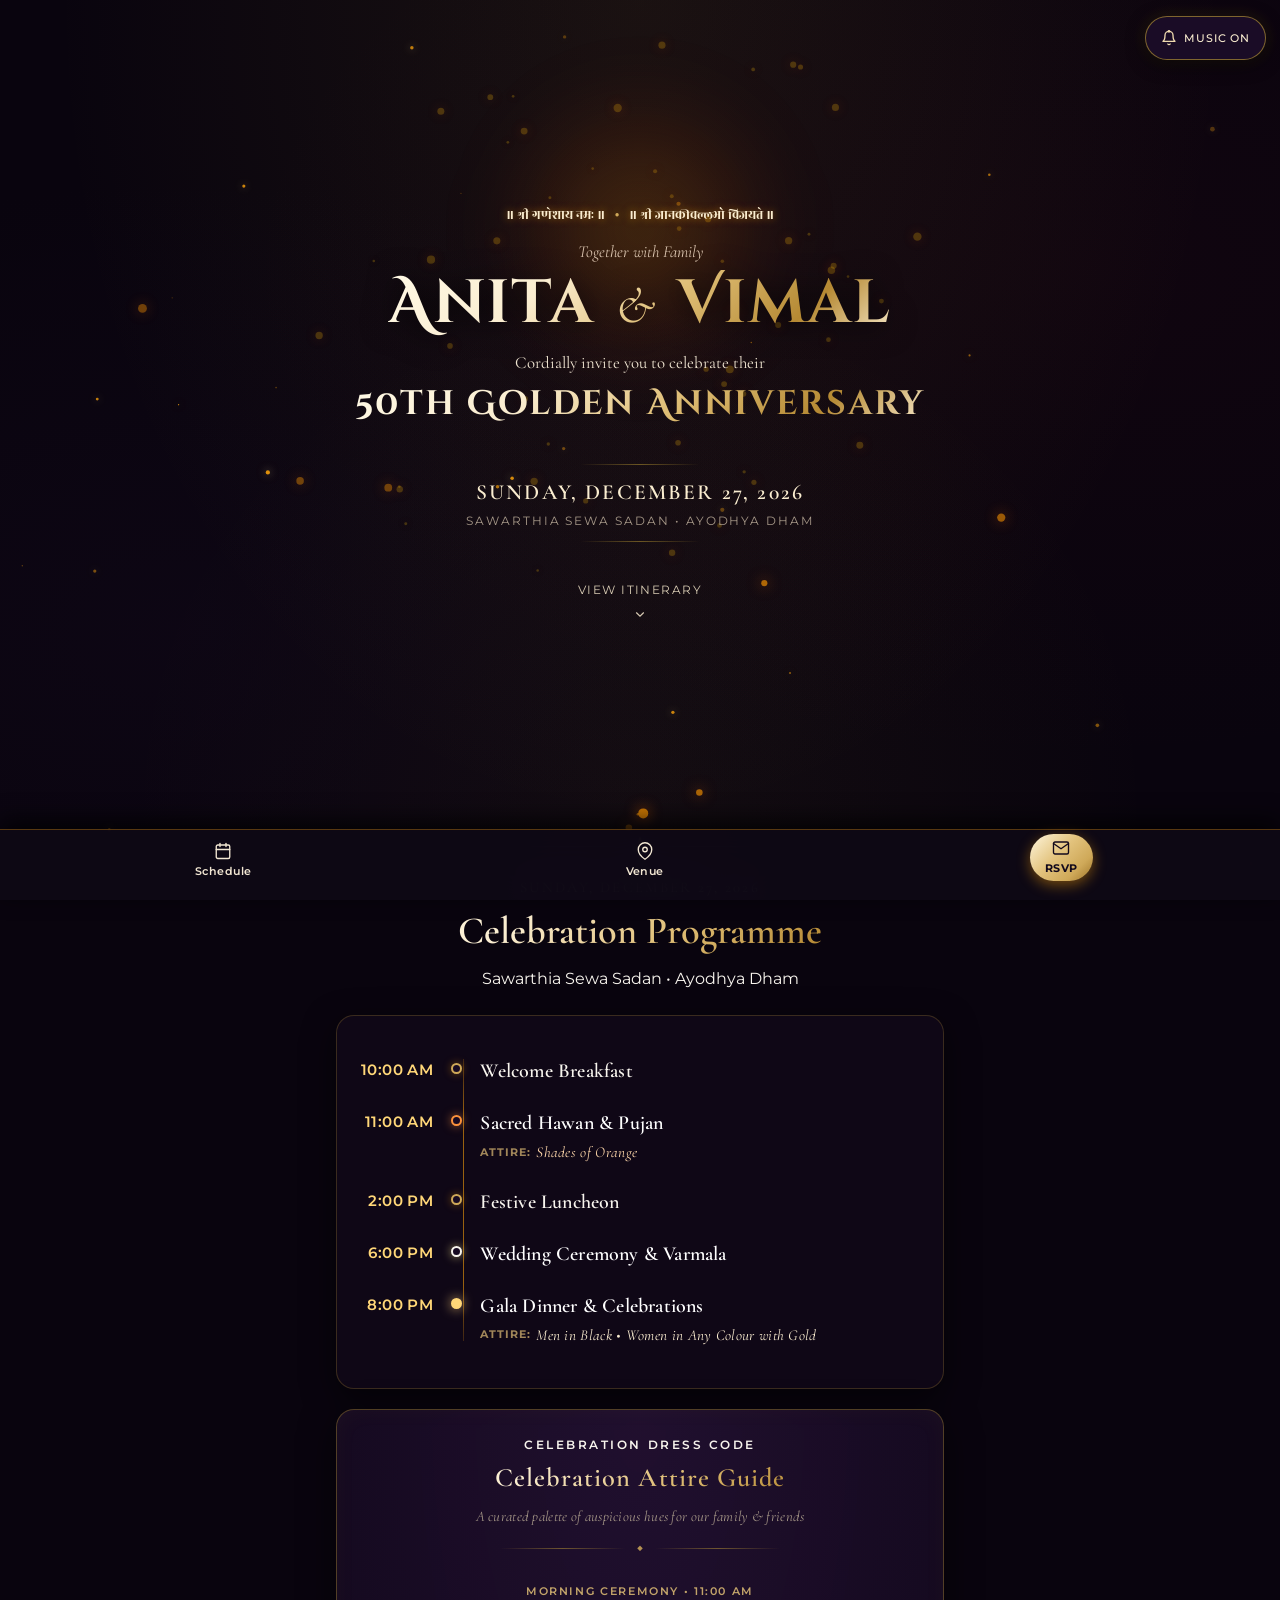
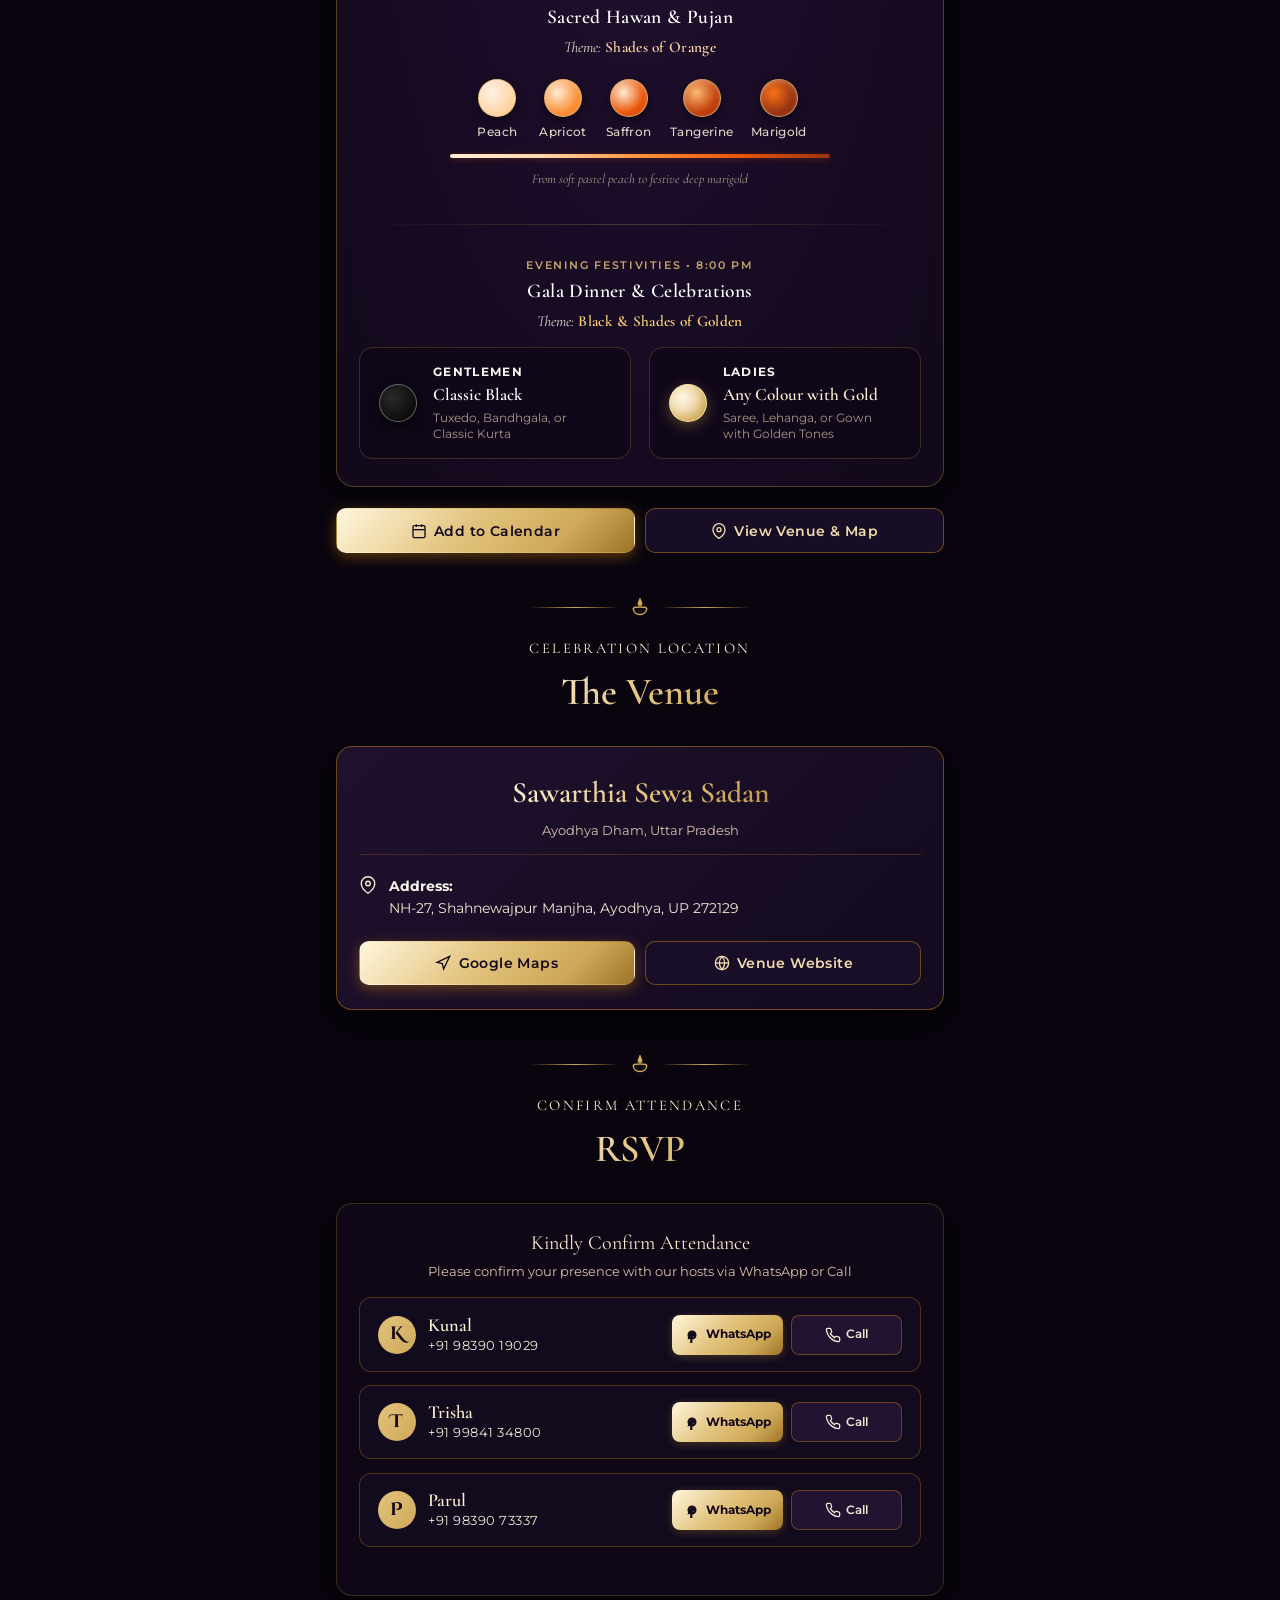
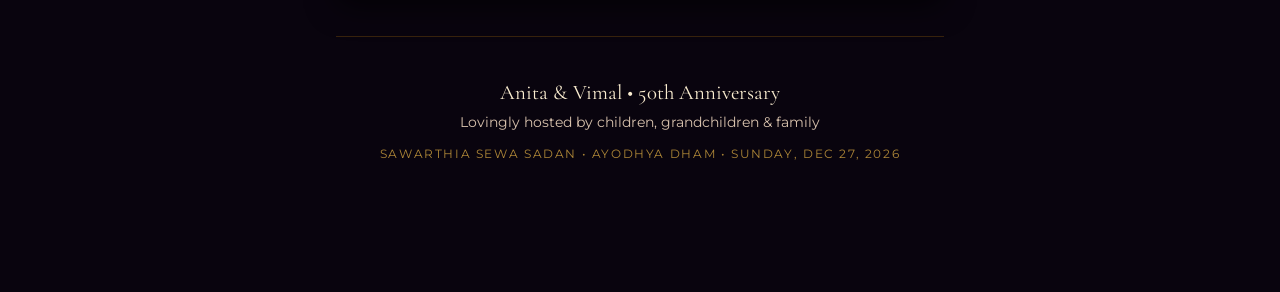
==== commit 23bf6517: "feat(rsvp): replace form with direct contact cards for Kunal, Trisha, and Parul" ====
--- a/index.html
+++ b/index.html
@@ -372,58 +372,90 @@
       </div>
 
       <div class="rsvp-container reveal-on-scroll">
-        <div class="rsvp-header-box" style="text-align: center; margin-bottom: 1.5rem;">
+        <!-- Direct WhatsApp & Call RSVP Contacts -->
+        <div class="rsvp-contacts-section">
           <p class="rsvp-choice-title">Kindly Confirm Attendance</p>
-          <p class="rsvp-choice-subtitle">Select a host below to send your pre-filled RSVP directly via WhatsApp</p>
-        </div>
-
-        <!-- In-Page Form RSVP -->
-        <form id="rsvpForm" class="rsvp-form" novalidate>
-          <div class="form-group">
-            <label for="guestName">Your Full Name <span class="required">*</span></label>
-            <input type="text" id="guestName" name="guestName" required placeholder="Full Name" autocomplete="name">
-            <span class="field-error" id="nameError" aria-live="polite"></span>
-          </div>
-
-          <div class="form-group">
-            <label for="guestAttendance">Attendance <span class="required">*</span></label>
-            <select id="guestAttendance" name="guestAttendance" required>
-              <option value="" disabled selected>Select Attendance</option>
-              <option value="joyfully-attend">Joyfully Attending (Sunday, Dec 27)</option>
-              <option value="regretfully-decline">Regretfully Decline</option>
-            </select>
-          </div>
-
-          <div class="form-group">
-            <label for="guestCount">Number of Guests</label>
-            <input type="number" id="guestCount" name="guestCount" min="1" max="12" value="2">
-          </div>
-
-          <div class="form-group">
-            <label for="rsvpRecipient">Send RSVP To</label>
-            <select id="rsvpRecipient" name="rsvpRecipient">
-              <option value="919839019029" selected>Kunal (+91 98390 19029)</option>
-              <option value="919984134800">Trisha (+91 99841 34800)</option>
-              <option value="919839073337">Parul (+91 98390 73337)</option>
-            </select>
-          </div>
-
-          <div class="form-group">
-            <label for="guestNote">Notes or Wishes</label>
-            <textarea id="guestNote" name="guestNote" rows="2" placeholder="Optional message"></textarea>
-          </div>
-
-          <button type="submit" class="btn btn-primary submit-rsvp-btn btn-whatsapp-submit" id="submitRsvpBtn" style="background: var(--sacred-gold-gradient) !important; color: #12091c !important; font-weight: 700 !important; box-shadow: 0 4px 18px rgba(212, 175, 55, 0.4) !important;">
-            <svg class="btn-svg" viewBox="0 0 24 24" aria-hidden="true" style="color: #12091c !important; fill: #12091c !important;">
-              <path d="M12.031 6.172c-3.181 0-5.767 2.586-5.768 5.766-.001 1.298.38 2.27 1.019 3.287l-.582 2.128 2.182-.573c.978.58 1.911.928 3.145.929 3.178 0 5.767-2.587 5.768-5.766.001-3.187-2.575-5.77-5.764-5.771zm3.392 8.244c-.144.405-.837.774-1.17.824-.299.045-.677.063-1.092-.069-.252-.08-.575-.187-.988-.365-1.739-.751-2.874-2.502-2.961-2.617-.087-.116-.708-.94-.708-1.793s.448-1.273.607-1.446c.159-.173.346-.217.462-.217l.332.007c.106.005.249-.04.39.299.144.347.491 1.2.534 1.288.043.087.072.188.014.304-.058.116-.087.188-.173.289l-.26.304c-.087.087-.179.182-.077.357.101.174.45 744.966 1.203.664.592 1.224.776 1.398.863.173.087.275.073.376-.044.101-.116.433-.506.549-.679.116-.174.231-.145.39-.087s1.011.477 1.184.564.289.13.332.203c.044.072.044.419-.1 824z" fill="currentColor"/>
-            </svg>
-            <span>Send RSVP via WhatsApp</span>
-          </button>
-
-          <p class="form-success-msg" id="rsvpSuccessMsg" role="status" aria-live="polite" hidden>
-            Opening WhatsApp with your pre-filled RSVP! If it didn't open automatically, <a id="waManualLink" href="#" target="_blank" rel="noopener noreferrer" style="color: #faedd0; text-decoration: underline; font-weight: 600;">tap here to send on WhatsApp</a>.
-          </p>
-        </form>
+          <p class="rsvp-choice-subtitle">Please confirm your presence with our hosts via WhatsApp or Call</p>
+
+          <div class="rsvp-contacts-grid">
+            
+            <!-- Kunal -->
+            <div class="rsvp-contact-card">
+              <div class="contact-header">
+                <span class="contact-avatar">K</span>
+                <div class="contact-info">
+                  <h4 class="contact-name">Kunal</h4>
+                  <a href="tel:+919839019029" class="contact-phone">+91 98390 19029</a>
+                </div>
+              </div>
+              <div class="contact-actions">
+                <a href="https://wa.me/919839019029?text=Hi%20Kunal%2C%20we%20are%20delighted%20to%20attend%20Anita%20%26%20Vimal's%2050th%20Golden%20Anniversary%20Celebration%20at%20Sawarthia%20Sewa%20Sadan%2C%20Ayodhya%20on%20Sunday%2C%20Dec%2027th!" target="_blank" rel="noopener noreferrer" class="btn-whatsapp-sm">
+                  <svg class="btn-svg" viewBox="0 0 24 24" aria-hidden="true">
+                    <path d="M12.031 6.172c-3.181 0-5.767 2.586-5.768 5.766-.001 1.298.38 2.27 1.019 3.287l-.582 2.128 2.182-.573c.978.58 1.911.928 3.145.929 3.178 0 5.767-2.587 5.768-5.766.001-3.187-2.575-5.77-5.764-5.771zm3.392 8.244c-.144.405-.837.774-1.17.824-.299.045-.677.063-1.092-.069-.252-.08-.575-.187-.988-.365-1.739-.751-2.874-2.502-2.961-2.617-.087-.116-.708-.94-.708-1.793s.448-1.273.607-1.446c.159-.173.346-.217.462-.217l.332.007c.106.005.249-.04.39.299.144.347.491 1.2.534 1.288.043.087.072.188.014.304-.058.116-.087.188-.173.289l-.26.304c-.087.087-.179.182-.077.357.101.174.45 744.966 1.203.664.592 1.224.776 1.398.863.173.087.275.073.376-.044.101-.116.433-.506.549-.679.116-.174.231-.145.39-.087s1.011.477 1.184.564.289.13.332.203c.044.072.044.419-.1 824z" fill="currentColor"/>
+                  </svg>
+                  <span>WhatsApp</span>
+                </a>
+                <a href="tel:+919839019029" class="btn-call-sm">
+                  <svg class="btn-svg" viewBox="0 0 24 24" aria-hidden="true">
+                    <path d="M22 16.92v3a2 2 0 0 1-2.18 2 19.79 19.79 0 0 1-8.63-3.07 19.5 19.5 0 0 1-6-6 19.79 19.79 0 0 1-3.07-8.67A2 2 0 0 1 4.11 2h3a2 2 0 0 1 2 1.72 12.84 12.84 0 0 0 .7 2.81 2 2 0 0 1-.45 2.11L8.09 9.91a16 16 0 0 0 6 6l1.27-1.27a2 2 0 0 1 2.11-.45 12.84 12.84 0 0 0 2.81.7A2 2 0 0 1 22 16.92z"/>
+                  </svg>
+                  <span>Call</span>
+                </a>
+              </div>
+            </div>
+
+            <!-- Trisha -->
+            <div class="rsvp-contact-card">
+              <div class="contact-header">
+                <span class="contact-avatar">T</span>
+                <div class="contact-info">
+                  <h4 class="contact-name">Trisha</h4>
+                  <a href="tel:+919984134800" class="contact-phone">+91 99841 34800</a>
+                </div>
+              </div>
+              <div class="contact-actions">
+                <a href="https://wa.me/919984134800?text=Hi%20Trisha%2C%20we%20are%20delighted%20to%20attend%20Anita%20%26%20Vimal's%2050th%20Golden%20Anniversary%20Celebration%20at%20Sawarthia%20Sewa%20Sadan%2C%20Ayodhya%20on%20Sunday%2C%20Dec%2027th!" target="_blank" rel="noopener noreferrer" class="btn-whatsapp-sm">
+                  <svg class="btn-svg" viewBox="0 0 24 24" aria-hidden="true">
+                    <path d="M12.031 6.172c-3.181 0-5.767 2.586-5.768 5.766-.001 1.298.38 2.27 1.019 3.287l-.582 2.128 2.182-.573c.978.58 1.911.928 3.145.929 3.178 0 5.767-2.587 5.768-5.766.001-3.187-2.575-5.77-5.764-5.771zm3.392 8.244c-.144.405-.837.774-1.17.824-.299.045-.677.063-1.092-.069-.252-.08-.575-.187-.988-.365-1.739-.751-2.874-2.502-2.961-2.617-.087-.116-.708-.94-.708-1.793s.448-1.273.607-1.446c.159-.173.346-.217.462-.217l.332.007c.106.005.249-.04.39.299.144.347.491 1.2.534 1.288.043.087.072.188.014.304-.058.116-.087.188-.173.289l-.26.304c-.087.087-.179.182-.077.357.101.174.45 744.966 1.203.664.592 1.224.776 1.398.863.173.087.275.073.376-.044.101-.116.433-.506.549-.679.116-.174.231-.145.39-.087s1.011.477 1.184.564.289.13.332.203c.044.072.044.419-.1 824z" fill="currentColor"/>
+                  </svg>
+                  <span>WhatsApp</span>
+                </a>
+                <a href="tel:+919984134800" class="btn-call-sm">
+                  <svg class="btn-svg" viewBox="0 0 24 24" aria-hidden="true">
+                    <path d="M22 16.92v3a2 2 0 0 1-2.18 2 19.79 19.79 0 0 1-8.63-3.07 19.5 19.5 0 0 1-6-6 19.79 19.79 0 0 1-3.07-8.67A2 2 0 0 1 4.11 2h3a2 2 0 0 1 2 1.72 12.84 12.84 0 0 0 .7 2.81 2 2 0 0 1-.45 2.11L8.09 9.91a16 16 0 0 0 6 6l1.27-1.27a2 2 0 0 1 2.11-.45 12.84 12.84 0 0 0 2.81.7A2 2 0 0 1 22 16.92z"/>
+                  </svg>
+                  <span>Call</span>
+                </a>
+              </div>
+            </div>
+
+            <!-- Parul -->
+            <div class="rsvp-contact-card">
+              <div class="contact-header">
+                <span class="contact-avatar">P</span>
+                <div class="contact-info">
+                  <h4 class="contact-name">Parul</h4>
+                  <a href="tel:+919839073337" class="contact-phone">+91 98390 73337</a>
+                </div>
+              </div>
+              <div class="contact-actions">
+                <a href="https://wa.me/919839073337?text=Hi%20Parul%2C%20we%20are%20delighted%20to%20attend%20Anita%20%26%20Vimal's%2050th%20Golden%20Anniversary%20Celebration%20at%20Sawarthia%20Sewa%20Sadan%2C%20Ayodhya%20on%20Sunday%2C%20Dec%2027th!" target="_blank" rel="noopener noreferrer" class="btn-whatsapp-sm">
+                  <svg class="btn-svg" viewBox="0 0 24 24" aria-hidden="true">
+                    <path d="M12.031 6.172c-3.181 0-5.767 2.586-5.768 5.766-.001 1.298.38 2.27 1.019 3.287l-.582 2.128 2.182-.573c.978.58 1.911.928 3.145.929 3.178 0 5.767-2.587 5.768-5.766.001-3.187-2.575-5.77-5.764-5.771zm3.392 8.244c-.144.405-.837.774-1.17.824-.299.045-.677.063-1.092-.069-.252-.08-.575-.187-.988-.365-1.739-.751-2.874-2.502-2.961-2.617-.087-.116-.708-.94-.708-1.793s.448-1.273.607-1.446c.159-.173.346-.217.462-.217l.332.007c.106.005.249-.04.39.299.144.347.491 1.2.534 1.288.043.087.072.188.014.304-.058.116-.087.188-.173.289l-.26.304c-.087.087-.179.182-.077.357.101.174.45 744.966 1.203.664.592 1.224.776 1.398.863.173.087.275.073.376-.044.101-.116.433-.506.549-.679.116-.174.231-.145.39-.087s1.011.477 1.184.564.289.13.332.203c.044.072.044.419-.1 824z" fill="currentColor"/>
+                  </svg>
+                  <span>WhatsApp</span>
+                </a>
+                <a href="tel:+919839073337" class="btn-call-sm">
+                  <svg class="btn-svg" viewBox="0 0 24 24" aria-hidden="true">
+                    <path d="M22 16.92v3a2 2 0 0 1-2.18 2 19.79 19.79 0 0 1-8.63-3.07 19.5 19.5 0 0 1-6-6 19.79 19.79 0 0 1-3.07-8.67A2 2 0 0 1 4.11 2h3a2 2 0 0 1 2 1.72 12.84 12.84 0 0 0 .7 2.81 2 2 0 0 1-.45 2.11L8.09 9.91a16 16 0 0 0 6 6l1.27-1.27a2 2 0 0 1 2.11-.45 12.84 12.84 0 0 0 2.81.7A2 2 0 0 1 22 16.92z"/>
+                  </svg>
+                  <span>Call</span>
+                </a>
+              </div>
+            </div>
+
+          </div>
+        </div>
       </div>
     </section>
 
--- a/style.css
+++ b/style.css
@@ -1468,21 +1468,34 @@
   gap: 0.85rem;
 }
 
-@media (min-width: 480px) {
-  .rsvp-contacts-grid {
-    grid-template-columns: repeat(2, 1fr);
-  }
-}
-
 .rsvp-contact-card {
   background: rgba(22, 13, 34, 0.7);
   border: 1px solid rgba(245, 158, 11, 0.28);
   border-radius: 12px;
-  padding: 0.95rem 1rem;
+  padding: 0.95rem 1.15rem;
   display: flex;
   flex-direction: column;
   gap: 0.75rem;
   text-align: left;
+  transition: transform 0.2s ease, border-color 0.2s ease, box-shadow 0.2s ease;
+}
+
+.rsvp-contact-card:hover {
+  border-color: rgba(245, 158, 11, 0.55);
+  box-shadow: 0 4px 18px rgba(0, 0, 0, 0.4), 0 0 12px rgba(245, 158, 11, 0.15);
+}
+
+@media (min-width: 520px) {
+  .rsvp-contact-card {
+    flex-direction: row;
+    align-items: center;
+    justify-content: space-between;
+  }
+
+  .contact-actions {
+    min-width: 230px;
+    flex-shrink: 0;
+  }
 }
 
 .contact-header {
@@ -1548,6 +1561,7 @@
   gap: 0.35rem;
   text-decoration: none;
   font-weight: 700;
+  white-space: nowrap;
   box-shadow: 0 2px 10px rgba(212, 175, 55, 0.25);
   transition: transform 0.18s, box-shadow 0.18s;
   min-block-size: 40px;
@@ -1571,6 +1585,7 @@
   gap: 0.35rem;
   text-decoration: none;
   font-weight: 600;
+  white-space: nowrap;
   transition: transform 0.18s, border-color 0.18s, color 0.18s;
   min-block-size: 40px;
 }
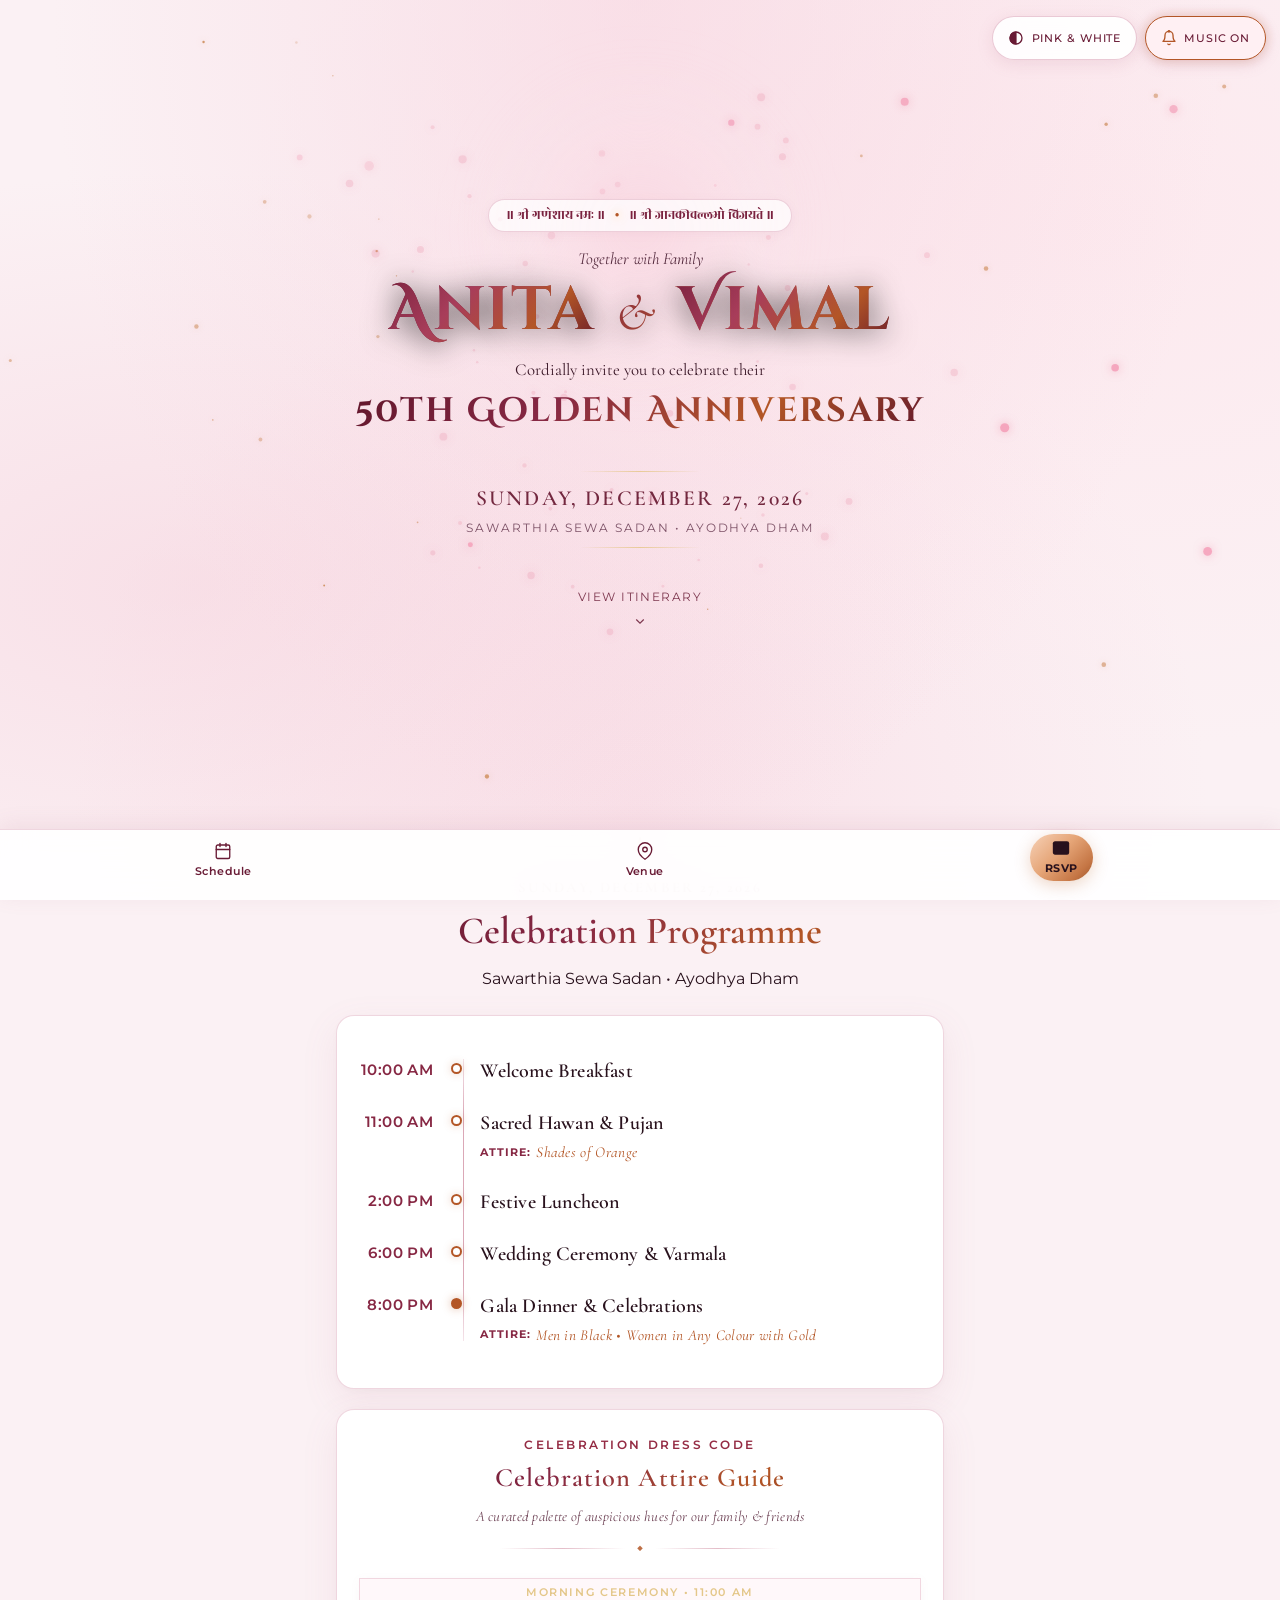
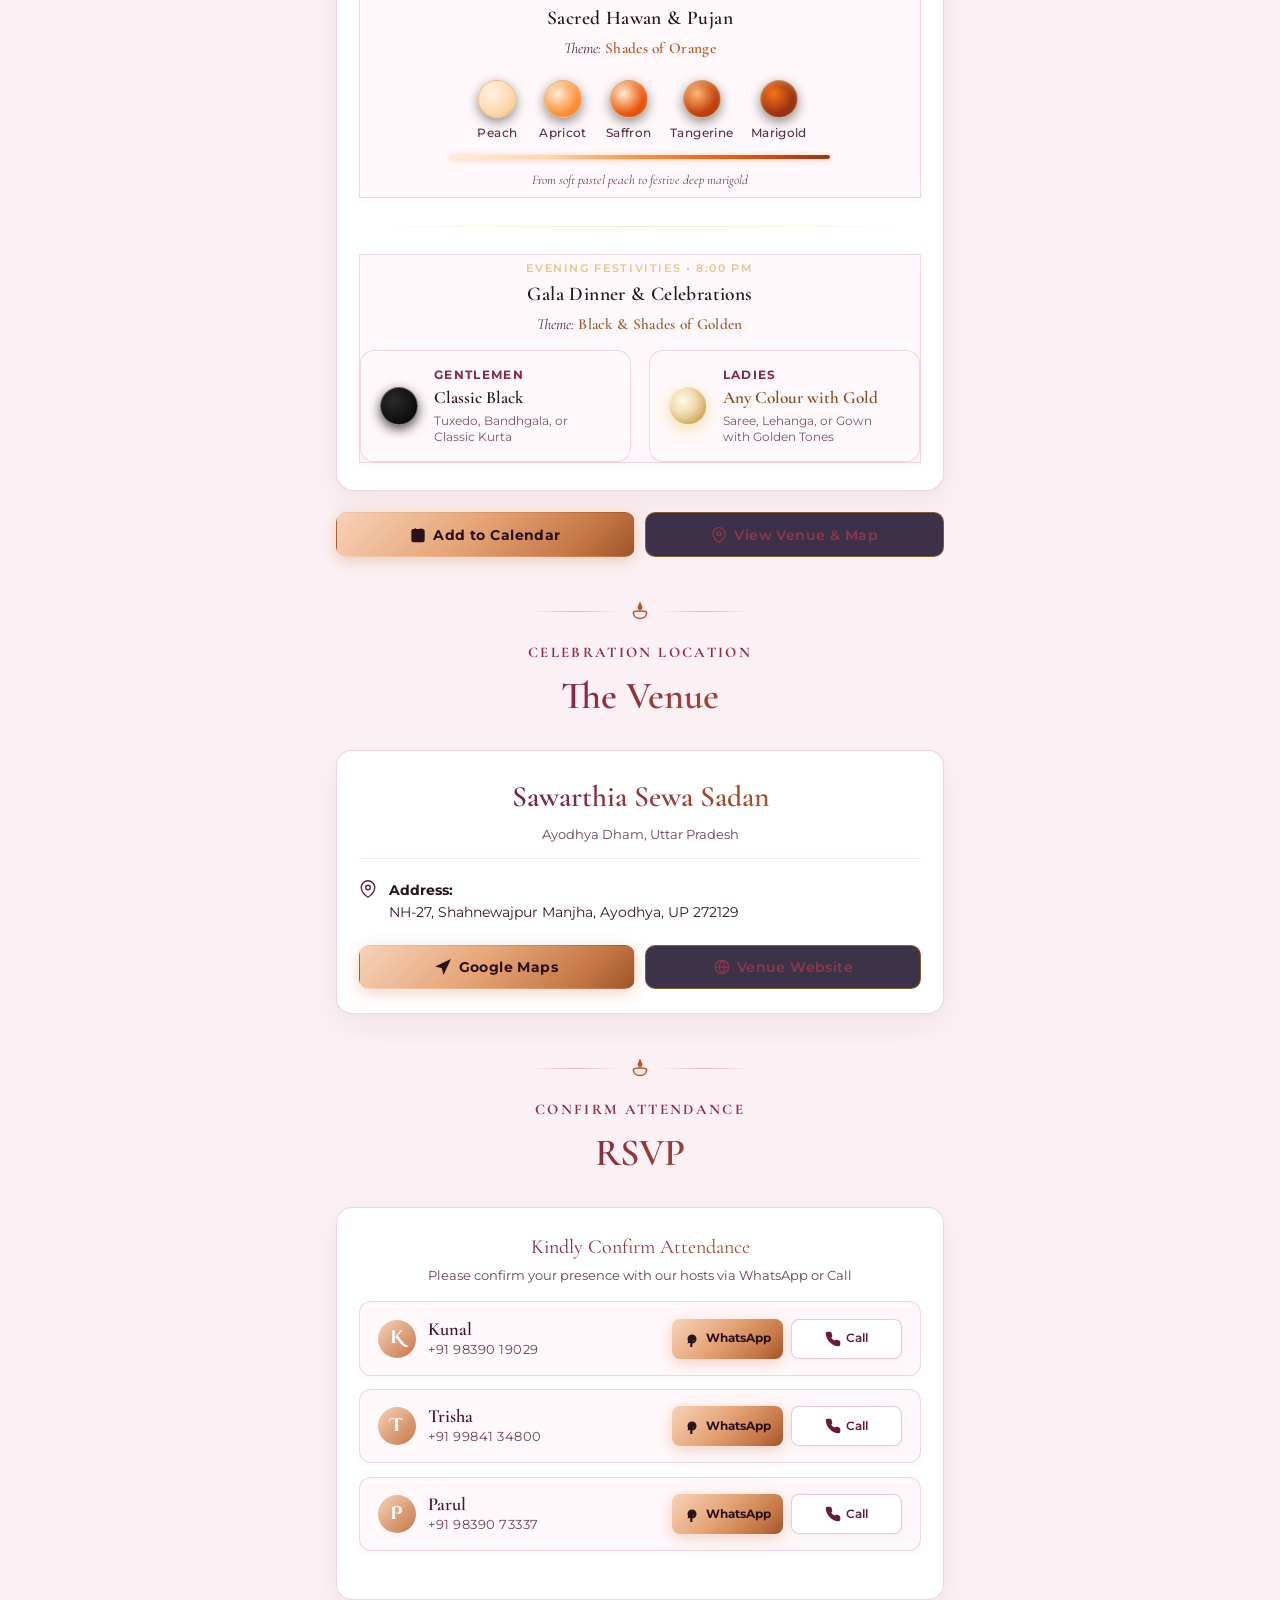
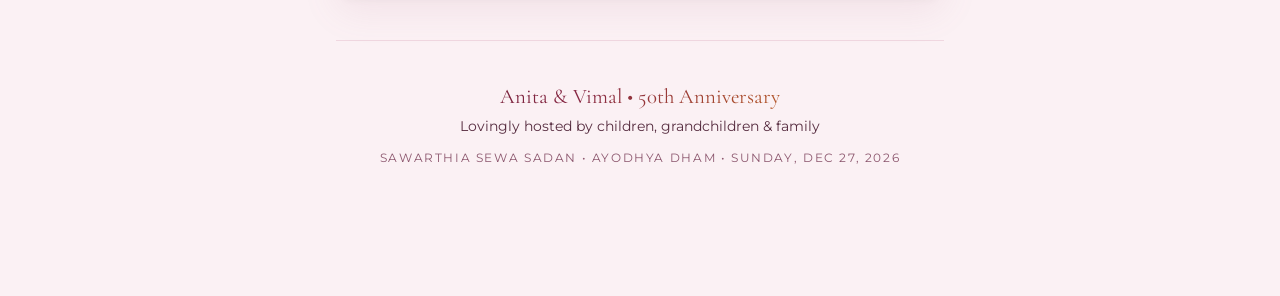
==== commit fc442862: "feat(theme): add Option 2 Romantic Blush Pink & Pure White theme with dynamic switcher" ====
--- a/index.html
+++ b/index.html
@@ -1,8 +1,9 @@
 <!DOCTYPE html>
-<html lang="en">
+<html lang="en" data-theme="pink-white">
 <head>
   <meta charset="UTF-8">
   <meta name="viewport" content="width=device-width, initial-scale=1.0, viewport-fit=cover">
+  <meta name="color-scheme" content="light dark">
   <title>Anita & Vimal | 50th Golden Anniversary — Ayodhya</title>
   <meta name="description" content="Celebrating 50 Sacred Years of Anita & Vimal at Sawarthia Sewa Sadan, Ayodhya. Sunday, December 27, 2026.">
   
@@ -52,8 +53,15 @@
   <!-- Floating Sacred River Diyas & Temple Gold Embers Canvas -->
   <canvas id="particleCanvas" aria-hidden="true"></canvas>
 
-  <!-- Temple Sound Control (Graphic Icon) -->
-  <aside class="audio-control" aria-label="Sound player">
+  <!-- Top Floating Controls: Theme Switcher & Temple Music -->
+  <aside class="audio-control top-controls" aria-label="Page controls">
+    <button id="themeToggleBtn" class="audio-btn theme-btn" type="button" aria-label="Toggle between Pink & White and Velvet Gold themes" title="Switch Theme">
+      <svg class="graphic-icon theme-icon" viewBox="0 0 24 24" aria-hidden="true">
+        <circle cx="12" cy="12" r="9" fill="none" stroke="currentColor" stroke-width="2"/>
+        <path d="M12 3a9 9 0 0 0 0 18z" fill="currentColor"/>
+      </svg>
+      <span class="music-label" id="themeStatusText">Pink & White</span>
+    </button>
     <button id="audioToggleBtn" class="audio-btn" type="button" aria-label="Toggle sacred temple bells and celebratory music" title="Toggle Sound">
       <svg class="graphic-icon bell-icon" id="musicIcon" viewBox="0 0 24 24" aria-hidden="true">
         <path d="M18 8A6 6 0 0 0 6 8c0 7-3 9-3 9h18s-3-2-3-9"/>
--- a/style.css
+++ b/style.css
@@ -184,11 +184,15 @@
    Sound Atmosphere Control
    ========================================================================== */
 
-.audio-control {
+.audio-control,
+.top-controls {
   position: fixed;
   top: max(0.85rem, var(--safe-top));
   right: max(0.85rem, env(safe-area-inset-right, 0px));
   z-index: 100;
+  display: flex;
+  align-items: center;
+  gap: 0.45rem;
 }
 
 .audio-btn {
@@ -205,11 +209,26 @@
   font-weight: 500;
   letter-spacing: 0.08em;
   text-transform: uppercase;
+  white-space: nowrap;
   cursor: pointer;
   box-shadow: 0 4px 16px rgba(0, 0, 0, 0.6);
   backdrop-filter: blur(12px);
   -webkit-backdrop-filter: blur(12px);
   transition: all 0.25s ease;
+}
+
+.theme-btn .theme-icon {
+  inline-size: 16px;
+  block-size: 16px;
+  max-inline-size: 16px;
+  max-block-size: 16px;
+  flex-shrink: 0;
+}
+
+@media (max-width: 480px) {
+  .audio-btn {
+    padding: 0.36rem 0.65rem;
+  }
 }
 
 .audio-btn:hover {
@@ -1968,3 +1987,463 @@
     transform: none !important;
   }
 }
+
+/* ==========================================================================
+   Option 2: Romantic Blush Pink & Pure White Theme
+   ========================================================================== */
+
+html[data-theme="pink-white"] {
+  color-scheme: light;
+
+  /* Backgrounds */
+  --bg-deep: #fbf1f4;                  /* Soft Romantic Pastel Blush Pink */
+  --bg-surface: #fdf5f7;               /* Silk Blossom */
+  --bg-card: #ffffff;                  /* Pure Milky White Silk Cards */
+  --bg-card-border: rgba(220, 165, 185, 0.45); /* Soft Rose-Gold Hairline */
+  --bg-glass: rgba(255, 255, 255, 0.94);
+
+  /* Antique Rose Gold & Soft Mauve Tokens */
+  --gold-100: #541c2c;
+  --gold-200: #73283f;
+  --gold-300: #8c364f;
+  --gold-400: #aa4b68;
+  --gold-500: #c26782;
+  --gold-600: #d6879e;
+  --gold-700: #e8abbd;
+  --gold-glow: rgba(214, 135, 158, 0.18);
+
+  /* Aliases for Component Harmony */
+  --marigold-gold: #b35626;            /* Rich Terracotta Copper Gold */
+  --marigold-bright: #691b35;          /* Deep Royal Rose-Wine */
+  --marigold-glow: rgba(214, 135, 158, 0.2);
+  --kesar-primary: #942b43;
+  --kesar-light: #b35626;
+  --kesar-glow: rgba(179, 86, 38, 0.15);
+
+  /* Regal Burgundy & Velvet Wine */
+  --kumkum-red: #821c35;
+  --kumkum-deep: #591022;
+
+  /* Lotus & Silk Blush */
+  --lotus-pink: #733c52;
+  --lotus-blush: #8a4e66;
+
+  /* Stark, Accessible Text Tokens (WCAG 9:1+ contrast on white & blush pink) */
+  --text-primary: #29121d;             /* Deep Royal Espresso Burgundy */
+  --text-secondary: #572d40;           /* Warm Plum Mauve */
+  --text-muted: #7d5267;               /* Soft Rosewood */
+  --text-chandan: #3b1828;             /* Deep Royal Velvet */
+
+  /* Radiant Rose Gold & Champagne Gradients */
+  --sacred-gold-gradient: linear-gradient(135deg, #f7d2b8 0%, #e5a476 45%, #c57645 80%, #9e5529 100%);
+  --gold-foil-text: linear-gradient(135deg, #61162b 0%, #872844 35%, #b35626 70%, #61162b 100%);
+  --kesar-fire-gradient: linear-gradient(135deg, #fcecee 0%, #f7d4dc 100%);
+}
+
+/* Body & Backdrop in Pink & White */
+html[data-theme="pink-white"] body {
+  background-color: #fbf1f4;
+  color: var(--text-primary);
+  background-image: 
+    radial-gradient(ellipse at 50% 0%, rgba(247, 210, 222, 0.55) 0%, transparent 65%),
+    radial-gradient(ellipse at 85% 25%, rgba(253, 230, 236, 0.7) 0%, transparent 55%),
+    radial-gradient(ellipse at 15% 65%, rgba(244, 198, 212, 0.4) 0%, transparent 50%),
+    radial-gradient(circle at 50% 90%, rgba(247, 210, 222, 0.5) 0%, transparent 55%);
+}
+
+/* Hero Elements */
+html[data-theme="pink-white"] .cinematic-backdrop .golden-radial-glow {
+  background: radial-gradient(circle, rgba(247, 195, 210, 0.45) 0%, rgba(255, 230, 238, 0.25) 45%, transparent 70%);
+}
+
+html[data-theme="pink-white"] .sacred-banner {
+  background: rgba(255, 255, 255, 0.75);
+  border: 1px solid rgba(220, 165, 185, 0.5);
+  border-radius: 9999px;
+  padding: 0.35rem 1.1rem;
+  box-shadow: 0 2px 10px rgba(180, 110, 135, 0.08);
+}
+
+html[data-theme="pink-white"] .sacred-shloka-main {
+  color: #7a223f;
+  text-shadow: none;
+}
+
+html[data-theme="pink-white"] .sacred-divider-dot {
+  color: #b35626;
+}
+
+html[data-theme="pink-white"] .cinematic-kicker,
+html[data-theme="pink-white"] .hero-dedication,
+html[data-theme="pink-white"] .hero-invitation-lead {
+  color: #572d40;
+}
+
+html[data-theme="pink-white"] .grandparents-names .name-first,
+html[data-theme="pink-white"] .grandparents-names .name-second {
+  background: linear-gradient(135deg, #7a223f 0%, #a83d5a 35%, #b35626 70%, #61162b 100%);
+  -webkit-background-clip: text;
+  background-clip: text;
+  -webkit-text-fill-color: transparent;
+}
+
+html[data-theme="pink-white"] .grandparents-names .name-amp {
+  color: #b35626;
+}
+
+html[data-theme="pink-white"] .anniversary-hero-title {
+  background: linear-gradient(135deg, #7a223f 0%, #b35626 50%, #61162b 100%);
+  -webkit-background-clip: text;
+  background-clip: text;
+  -webkit-text-fill-color: transparent;
+}
+
+html[data-theme="pink-white"] .hero-event-date {
+  color: #61162b;
+}
+
+html[data-theme="pink-white"] .hero-event-venue {
+  color: #6d4154;
+}
+
+html[data-theme="pink-white"] .hero-view-itinerary-btn {
+  background: rgba(255, 255, 255, 0.9);
+  color: #7a223f;
+  border: 1px solid rgba(220, 165, 185, 0.6);
+  box-shadow: 0 4px 14px rgba(180, 110, 135, 0.1);
+}
+
+html[data-theme="pink-white"] .hero-view-itinerary-btn:hover {
+  background: #ffffff;
+  color: #b35626;
+  border-color: #b35626;
+}
+
+/* Section Titles & Dividers */
+html[data-theme="pink-white"] .section-title,
+html[data-theme="pink-white"] .programme-day-title,
+html[data-theme="pink-white"] .attire-main-title,
+html[data-theme="pink-white"] .venue-main-name,
+html[data-theme="pink-white"] .rsvp-choice-title,
+html[data-theme="pink-white"] .footer-title {
+  background: linear-gradient(135deg, #61162b 0%, #872844 40%, #b35626 75%, #61162b 100%);
+  -webkit-background-clip: text;
+  background-clip: text;
+  -webkit-text-fill-color: transparent;
+}
+
+html[data-theme="pink-white"] .section-tag {
+  color: #942b43;
+  font-weight: 700;
+}
+
+html[data-theme="pink-white"] .ornament-line {
+  background: linear-gradient(90deg, transparent, rgba(195, 110, 135, 0.45), transparent);
+}
+
+html[data-theme="pink-white"] .ornament-diya {
+  color: #b35626;
+}
+
+/* Cards (Pure Milky White with subtle drop shadow) */
+html[data-theme="pink-white"] .programme-card,
+html[data-theme="pink-white"] .attire-guide-card,
+html[data-theme="pink-white"] .venue-card,
+html[data-theme="pink-white"] .rsvp-container {
+  background: #ffffff;
+  border: 1px solid rgba(220, 165, 185, 0.45);
+  box-shadow: 0 12px 36px rgba(180, 110, 135, 0.1), 0 2px 8px rgba(0, 0, 0, 0.03);
+}
+
+/* Sub-Cards */
+html[data-theme="pink-white"] .attire-event-card,
+html[data-theme="pink-white"] .gala-attendee-card,
+html[data-theme="pink-white"] .rsvp-contact-card {
+  background: #fff8fa;
+  border: 1px solid rgba(220, 165, 185, 0.4);
+  box-shadow: 0 2px 10px rgba(180, 110, 135, 0.05);
+}
+
+html[data-theme="pink-white"] .rsvp-contact-card:hover {
+  background: #ffffff;
+  border-color: rgba(195, 110, 135, 0.7);
+  box-shadow: 0 6px 20px rgba(180, 110, 135, 0.12);
+}
+
+html[data-theme="pink-white"] .contact-avatar {
+  background: linear-gradient(135deg, #f7d2b8 0%, #c57645 100%);
+  color: #ffffff;
+}
+
+html[data-theme="pink-white"] .contact-name {
+  color: #4a1223;
+}
+
+html[data-theme="pink-white"] .contact-phone {
+  color: #6d4154;
+}
+
+html[data-theme="pink-white"] .contact-phone:hover {
+  color: #942b43;
+}
+
+/* Primary Rose Gold Buttons */
+html[data-theme="pink-white"] .btn-primary,
+html[data-theme="pink-white"] .btn-whatsapp,
+html[data-theme="pink-white"] .btn-whatsapp-sm,
+html[data-theme="pink-white"] .btn-map,
+html[data-theme="pink-white"] .sticky-nav-item.highlight-cta {
+  background: linear-gradient(135deg, #f7d2b8 0%, #e5a476 45%, #c57645 80%, #9e5529 100%) !important;
+  color: #29121d !important;
+  font-weight: 700 !important;
+  box-shadow: 0 4px 16px rgba(197, 118, 69, 0.3) !important;
+}
+
+html[data-theme="pink-white"] .btn-primary svg,
+html[data-theme="pink-white"] .btn-whatsapp svg,
+html[data-theme="pink-white"] .btn-whatsapp-sm svg,
+html[data-theme="pink-white"] .btn-map svg,
+html[data-theme="pink-white"] .sticky-nav-item.highlight-cta .nav-svg {
+  fill: #29121d !important;
+  color: #29121d !important;
+}
+
+/* Secondary Buttons */
+html[data-theme="pink-white"] .btn-call-sm,
+html[data-theme="pink-white"] .btn-website {
+  background: #ffffff;
+  color: #691b35;
+  border: 1px solid rgba(220, 165, 185, 0.6);
+  box-shadow: 0 2px 8px rgba(180, 110, 135, 0.08);
+}
+
+html[data-theme="pink-white"] .btn-call-sm svg,
+html[data-theme="pink-white"] .btn-website svg {
+  color: #691b35;
+  fill: currentColor;
+}
+
+html[data-theme="pink-white"] .btn-call-sm:hover,
+html[data-theme="pink-white"] .btn-website:hover {
+  background: #fff2f5;
+  border-color: #942b43;
+  color: #4a1223;
+}
+
+/* Programme Timeline Details */
+html[data-theme="pink-white"] .programme-header {
+  border-bottom: 1px solid rgba(220, 165, 185, 0.3);
+}
+
+html[data-theme="pink-white"] .programme-day-date {
+  color: #872844;
+}
+
+html[data-theme="pink-white"] .programme-day-venue {
+  color: #692942;
+}
+
+html[data-theme="pink-white"] .royal-timeline::before {
+  background: linear-gradient(to bottom, 
+    rgba(220, 165, 185, 0.3) 0%, 
+    rgba(195, 110, 135, 0.6) 20%, 
+    rgba(195, 110, 135, 0.6) 80%, 
+    rgba(220, 165, 185, 0.3) 100%
+  );
+}
+
+html[data-theme="pink-white"] .timeline-bullet {
+  background: #ffffff;
+  border-color: #b35626;
+  box-shadow: 0 0 8px rgba(179, 86, 38, 0.25);
+}
+
+html[data-theme="pink-white"] .gala-bullet {
+  background: #b35626;
+  border-color: #b35626;
+  box-shadow: 0 0 10px rgba(179, 86, 38, 0.4);
+}
+
+html[data-theme="pink-white"] .timeline-time {
+  color: #872844;
+}
+
+html[data-theme="pink-white"] .event-title,
+html[data-theme="pink-white"] .highlight-event .event-title {
+  color: #29121d !important;
+}
+
+html[data-theme="pink-white"] .event-attire-hint {
+  color: #6d4154;
+}
+
+html[data-theme="pink-white"] .event-attire-hint .hint-prefix {
+  color: #872844;
+}
+
+html[data-theme="pink-white"] .event-attire-hint .hint-val,
+html[data-theme="pink-white"] .event-attire-hint.gala-hint .hint-val {
+  color: #b35626;
+}
+
+/* Attire Swatches Details */
+html[data-theme="pink-white"] .guide-kicker {
+  color: #942b43;
+}
+
+html[data-theme="pink-white"] .guide-subtitle {
+  color: #6d4154;
+}
+
+html[data-theme="pink-white"] .guide-gold-rule .rule-line {
+  background: linear-gradient(90deg, transparent, rgba(195, 110, 135, 0.45), transparent);
+}
+
+html[data-theme="pink-white"] .guide-gold-rule .rule-diamond {
+  color: #b35626;
+}
+
+html[data-theme="pink-white"] .attire-sub-tag {
+  color: #6d4154;
+}
+
+html[data-theme="pink-white"] .attire-event-title {
+  color: #29121d !important;
+}
+
+html[data-theme="pink-white"] .attire-theme-line {
+  color: #572d40;
+}
+
+html[data-theme="pink-white"] .theme-highlight.orange-theme {
+  color: #c2531a;
+}
+
+html[data-theme="pink-white"] .theme-highlight.gold-theme {
+  color: #9e592f;
+}
+
+html[data-theme="pink-white"] .swatch-name {
+  color: #572d40;
+}
+
+html[data-theme="pink-white"] .swatch-palette-hint {
+  color: #6d4154;
+}
+
+html[data-theme="pink-white"] .attendee-title {
+  color: #872844 !important;
+}
+
+html[data-theme="pink-white"] .attendee-color-badge {
+  color: #29121d !important;
+}
+
+html[data-theme="pink-white"] .attendee-color-badge.gold-badge {
+  color: #8a481c !important;
+}
+
+html[data-theme="pink-white"] .attendee-desc {
+  color: #572d40 !important;
+}
+
+/* Venue Section Details */
+html[data-theme="pink-white"] .venue-header-box {
+  border-bottom: 1px solid rgba(220, 165, 185, 0.3);
+}
+
+html[data-theme="pink-white"] .venue-sub-tag {
+  color: #6d4154;
+}
+
+html[data-theme="pink-white"] .venue-meta-label {
+  color: #872844;
+}
+
+html[data-theme="pink-white"] .venue-meta-value {
+  color: #3b1424;
+}
+
+html[data-theme="pink-white"] .venue-meta-icon {
+  color: #b35626;
+}
+
+/* RSVP Section Details */
+html[data-theme="pink-white"] .rsvp-choice-subtitle {
+  color: #6d4154;
+}
+
+/* Footer Details */
+html[data-theme="pink-white"] .cinematic-footer {
+  border-top: 1px solid rgba(220, 165, 185, 0.35);
+}
+
+html[data-theme="pink-white"] .footer-shloka {
+  color: #872844;
+}
+
+html[data-theme="pink-white"] .footer-translation {
+  color: #6d4154;
+}
+
+html[data-theme="pink-white"] .footer-hosts {
+  color: #572d40;
+}
+
+html[data-theme="pink-white"] .footer-copy {
+  color: #8c576e;
+}
+
+/* Mobile Sticky Bar */
+html[data-theme="pink-white"] .mobile-sticky-bar {
+  background: rgba(255, 255, 255, 0.94);
+  border-top: 1px solid rgba(220, 165, 185, 0.45);
+  box-shadow: 0 -4px 20px rgba(160, 90, 115, 0.1);
+}
+
+html[data-theme="pink-white"] .sticky-nav-item {
+  color: #691b35;
+}
+
+html[data-theme="pink-white"] .nav-svg {
+  color: #691b35;
+}
+
+html[data-theme="pink-white"] .sticky-nav-item:hover,
+html[data-theme="pink-white"] .sticky-nav-item:active {
+  color: #b35626;
+}
+
+html[data-theme="pink-white"] .sticky-nav-item:hover .nav-svg,
+html[data-theme="pink-white"] .sticky-nav-item:active .nav-svg {
+  color: #b35626;
+}
+
+/* Top Floating Controls */
+html[data-theme="pink-white"] .audio-btn {
+  background: rgba(255, 255, 255, 0.92);
+  border-color: rgba(220, 165, 185, 0.6);
+  color: #691b35;
+  box-shadow: 0 4px 16px rgba(180, 110, 135, 0.15);
+}
+
+html[data-theme="pink-white"] .audio-btn:hover {
+  background: #ffffff;
+  border-color: #b35626;
+  color: #b35626;
+}
+
+html[data-theme="pink-white"] .audio-btn.playing {
+  background: #fff0f3;
+  border-color: #b35626;
+  box-shadow: 0 4px 16px rgba(180, 110, 135, 0.2), 0 0 12px rgba(179, 86, 38, 0.25);
+}
+
+html[data-theme="pink-white"] .audio-btn .graphic-icon {
+  color: #691b35;
+}
+
+html[data-theme="pink-white"] .audio-btn.playing .graphic-icon {
+  color: #b35626;
+}
+
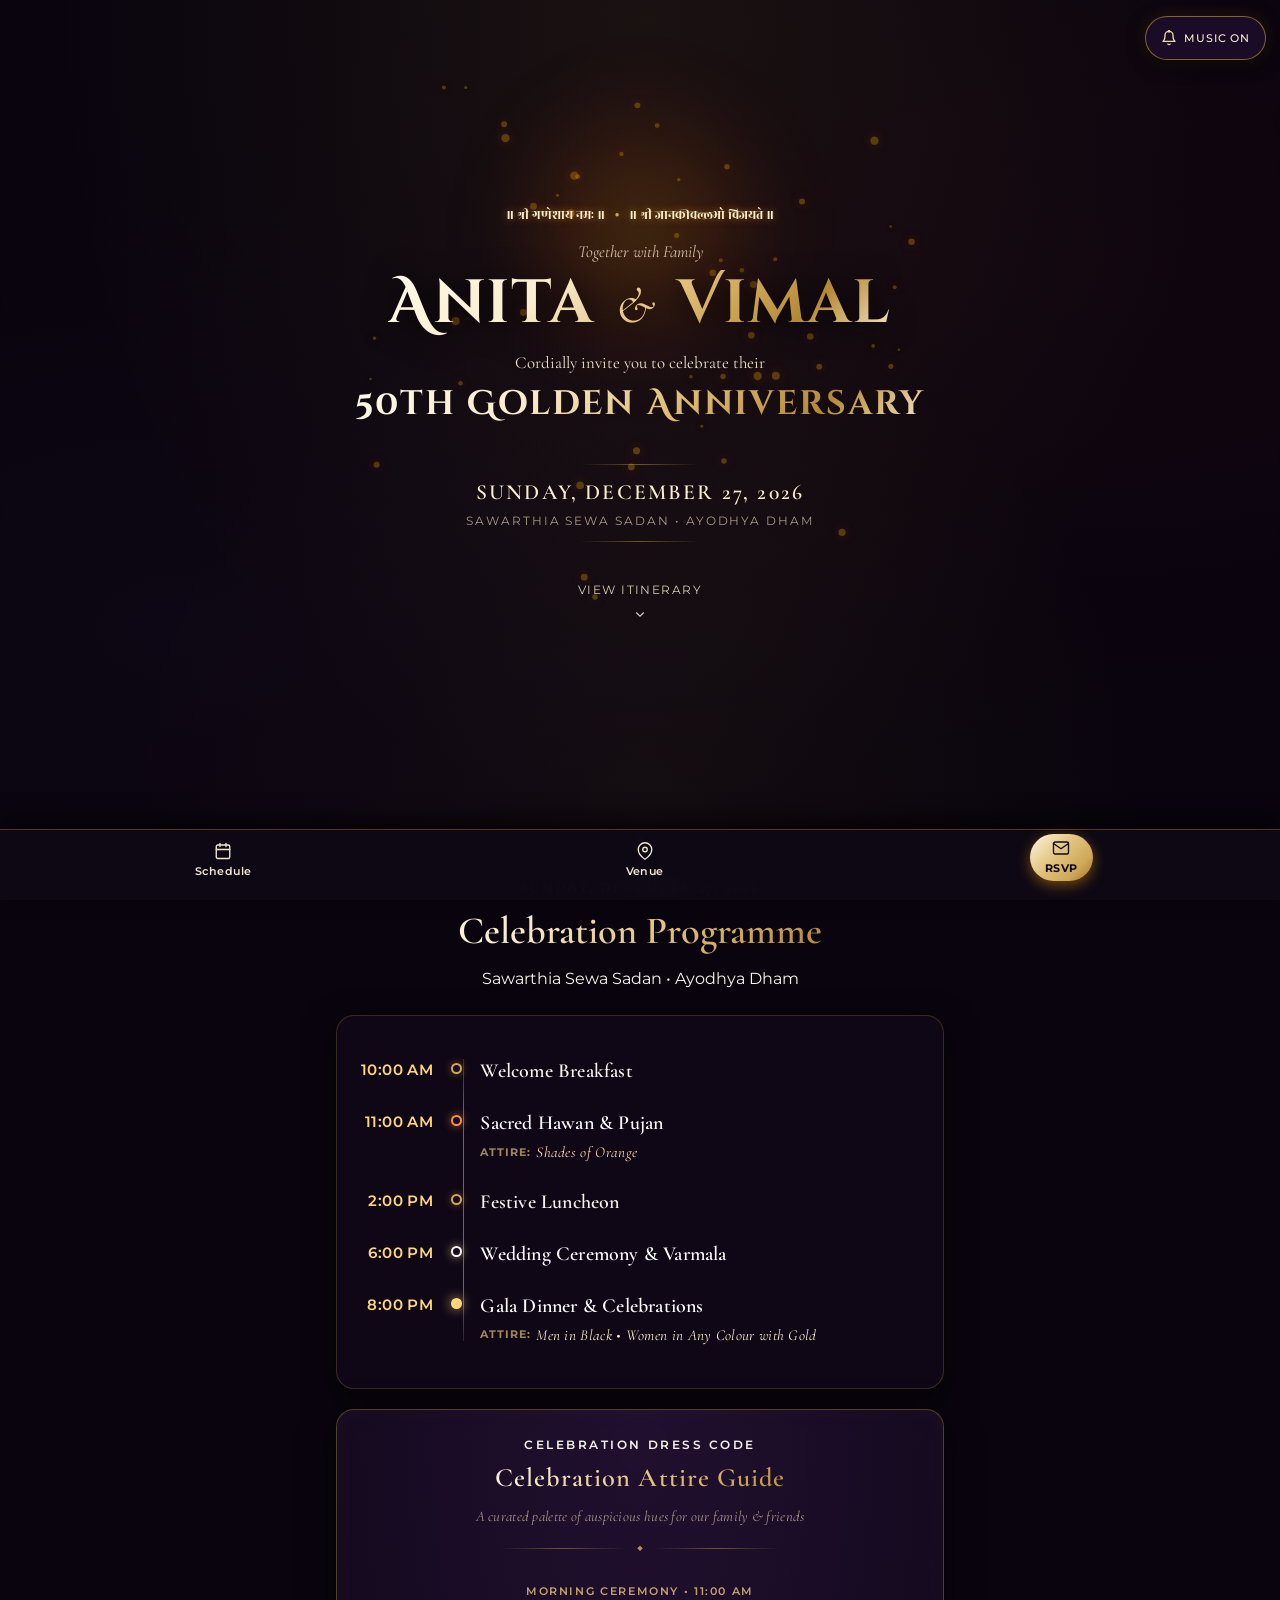
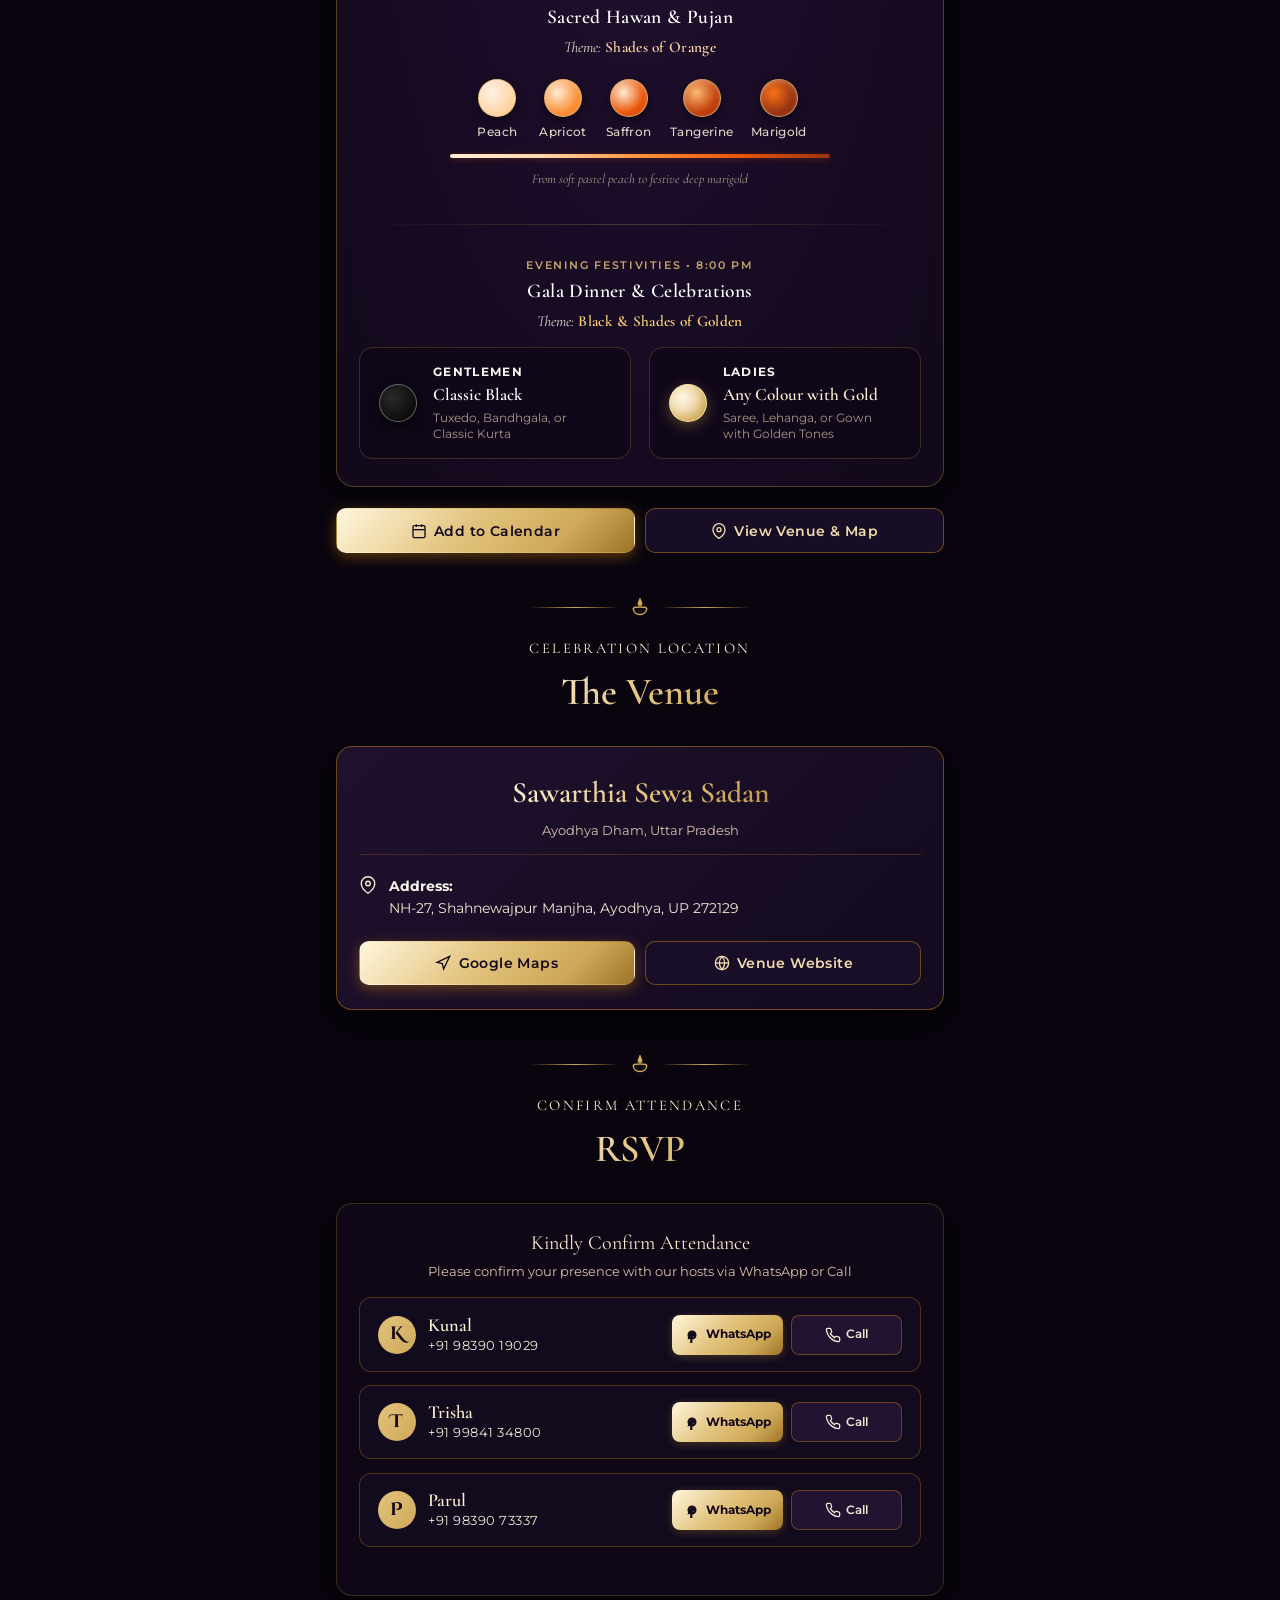
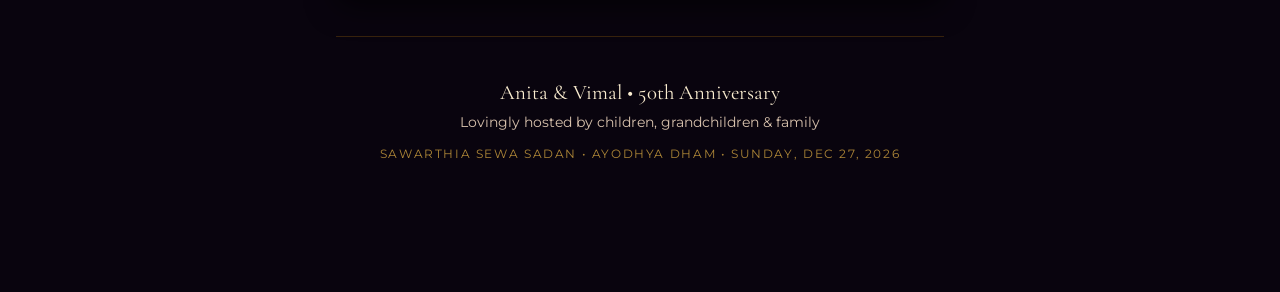
==== commit 885ba846: "revert: restore original royal Midnight Velvet and Sacred Gold theme" ====
--- a/index.html
+++ b/index.html
@@ -1,9 +1,9 @@
 <!DOCTYPE html>
-<html lang="en" data-theme="pink-white">
+<html lang="en">
 <head>
   <meta charset="UTF-8">
   <meta name="viewport" content="width=device-width, initial-scale=1.0, viewport-fit=cover">
-  <meta name="color-scheme" content="light dark">
+  <meta name="color-scheme" content="dark">
   <title>Anita & Vimal | 50th Golden Anniversary — Ayodhya</title>
   <meta name="description" content="Celebrating 50 Sacred Years of Anita & Vimal at Sawarthia Sewa Sadan, Ayodhya. Sunday, December 27, 2026.">
   
@@ -53,15 +53,8 @@
   <!-- Floating Sacred River Diyas & Temple Gold Embers Canvas -->
   <canvas id="particleCanvas" aria-hidden="true"></canvas>
 
-  <!-- Top Floating Controls: Theme Switcher & Temple Music -->
-  <aside class="audio-control top-controls" aria-label="Page controls">
-    <button id="themeToggleBtn" class="audio-btn theme-btn" type="button" aria-label="Toggle between Pink & White and Velvet Gold themes" title="Switch Theme">
-      <svg class="graphic-icon theme-icon" viewBox="0 0 24 24" aria-hidden="true">
-        <circle cx="12" cy="12" r="9" fill="none" stroke="currentColor" stroke-width="2"/>
-        <path d="M12 3a9 9 0 0 0 0 18z" fill="currentColor"/>
-      </svg>
-      <span class="music-label" id="themeStatusText">Pink & White</span>
-    </button>
+  <!-- Temple Sound Control (Graphic Icon) -->
+  <aside class="audio-control" aria-label="Sound player">
     <button id="audioToggleBtn" class="audio-btn" type="button" aria-label="Toggle sacred temple bells and celebratory music" title="Toggle Sound">
       <svg class="graphic-icon bell-icon" id="musicIcon" viewBox="0 0 24 24" aria-hidden="true">
         <path d="M18 8A6 6 0 0 0 6 8c0 7-3 9-3 9h18s-3-2-3-9"/>
--- a/style.css
+++ b/style.css
@@ -184,15 +184,11 @@
    Sound Atmosphere Control
    ========================================================================== */
 
-.audio-control,
-.top-controls {
+.audio-control {
   position: fixed;
   top: max(0.85rem, var(--safe-top));
   right: max(0.85rem, env(safe-area-inset-right, 0px));
   z-index: 100;
-  display: flex;
-  align-items: center;
-  gap: 0.45rem;
 }
 
 .audio-btn {
@@ -209,26 +205,11 @@
   font-weight: 500;
   letter-spacing: 0.08em;
   text-transform: uppercase;
-  white-space: nowrap;
   cursor: pointer;
   box-shadow: 0 4px 16px rgba(0, 0, 0, 0.6);
   backdrop-filter: blur(12px);
   -webkit-backdrop-filter: blur(12px);
   transition: all 0.25s ease;
-}
-
-.theme-btn .theme-icon {
-  inline-size: 16px;
-  block-size: 16px;
-  max-inline-size: 16px;
-  max-block-size: 16px;
-  flex-shrink: 0;
-}
-
-@media (max-width: 480px) {
-  .audio-btn {
-    padding: 0.36rem 0.65rem;
-  }
 }
 
 .audio-btn:hover {
@@ -1987,463 +1968,3 @@
     transform: none !important;
   }
 }
-
-/* ==========================================================================
-   Option 2: Romantic Blush Pink & Pure White Theme
-   ========================================================================== */
-
-html[data-theme="pink-white"] {
-  color-scheme: light;
-
-  /* Backgrounds */
-  --bg-deep: #fbf1f4;                  /* Soft Romantic Pastel Blush Pink */
-  --bg-surface: #fdf5f7;               /* Silk Blossom */
-  --bg-card: #ffffff;                  /* Pure Milky White Silk Cards */
-  --bg-card-border: rgba(220, 165, 185, 0.45); /* Soft Rose-Gold Hairline */
-  --bg-glass: rgba(255, 255, 255, 0.94);
-
-  /* Antique Rose Gold & Soft Mauve Tokens */
-  --gold-100: #541c2c;
-  --gold-200: #73283f;
-  --gold-300: #8c364f;
-  --gold-400: #aa4b68;
-  --gold-500: #c26782;
-  --gold-600: #d6879e;
-  --gold-700: #e8abbd;
-  --gold-glow: rgba(214, 135, 158, 0.18);
-
-  /* Aliases for Component Harmony */
-  --marigold-gold: #b35626;            /* Rich Terracotta Copper Gold */
-  --marigold-bright: #691b35;          /* Deep Royal Rose-Wine */
-  --marigold-glow: rgba(214, 135, 158, 0.2);
-  --kesar-primary: #942b43;
-  --kesar-light: #b35626;
-  --kesar-glow: rgba(179, 86, 38, 0.15);
-
-  /* Regal Burgundy & Velvet Wine */
-  --kumkum-red: #821c35;
-  --kumkum-deep: #591022;
-
-  /* Lotus & Silk Blush */
-  --lotus-pink: #733c52;
-  --lotus-blush: #8a4e66;
-
-  /* Stark, Accessible Text Tokens (WCAG 9:1+ contrast on white & blush pink) */
-  --text-primary: #29121d;             /* Deep Royal Espresso Burgundy */
-  --text-secondary: #572d40;           /* Warm Plum Mauve */
-  --text-muted: #7d5267;               /* Soft Rosewood */
-  --text-chandan: #3b1828;             /* Deep Royal Velvet */
-
-  /* Radiant Rose Gold & Champagne Gradients */
-  --sacred-gold-gradient: linear-gradient(135deg, #f7d2b8 0%, #e5a476 45%, #c57645 80%, #9e5529 100%);
-  --gold-foil-text: linear-gradient(135deg, #61162b 0%, #872844 35%, #b35626 70%, #61162b 100%);
-  --kesar-fire-gradient: linear-gradient(135deg, #fcecee 0%, #f7d4dc 100%);
-}
-
-/* Body & Backdrop in Pink & White */
-html[data-theme="pink-white"] body {
-  background-color: #fbf1f4;
-  color: var(--text-primary);
-  background-image: 
-    radial-gradient(ellipse at 50% 0%, rgba(247, 210, 222, 0.55) 0%, transparent 65%),
-    radial-gradient(ellipse at 85% 25%, rgba(253, 230, 236, 0.7) 0%, transparent 55%),
-    radial-gradient(ellipse at 15% 65%, rgba(244, 198, 212, 0.4) 0%, transparent 50%),
-    radial-gradient(circle at 50% 90%, rgba(247, 210, 222, 0.5) 0%, transparent 55%);
-}
-
-/* Hero Elements */
-html[data-theme="pink-white"] .cinematic-backdrop .golden-radial-glow {
-  background: radial-gradient(circle, rgba(247, 195, 210, 0.45) 0%, rgba(255, 230, 238, 0.25) 45%, transparent 70%);
-}
-
-html[data-theme="pink-white"] .sacred-banner {
-  background: rgba(255, 255, 255, 0.75);
-  border: 1px solid rgba(220, 165, 185, 0.5);
-  border-radius: 9999px;
-  padding: 0.35rem 1.1rem;
-  box-shadow: 0 2px 10px rgba(180, 110, 135, 0.08);
-}
-
-html[data-theme="pink-white"] .sacred-shloka-main {
-  color: #7a223f;
-  text-shadow: none;
-}
-
-html[data-theme="pink-white"] .sacred-divider-dot {
-  color: #b35626;
-}
-
-html[data-theme="pink-white"] .cinematic-kicker,
-html[data-theme="pink-white"] .hero-dedication,
-html[data-theme="pink-white"] .hero-invitation-lead {
-  color: #572d40;
-}
-
-html[data-theme="pink-white"] .grandparents-names .name-first,
-html[data-theme="pink-white"] .grandparents-names .name-second {
-  background: linear-gradient(135deg, #7a223f 0%, #a83d5a 35%, #b35626 70%, #61162b 100%);
-  -webkit-background-clip: text;
-  background-clip: text;
-  -webkit-text-fill-color: transparent;
-}
-
-html[data-theme="pink-white"] .grandparents-names .name-amp {
-  color: #b35626;
-}
-
-html[data-theme="pink-white"] .anniversary-hero-title {
-  background: linear-gradient(135deg, #7a223f 0%, #b35626 50%, #61162b 100%);
-  -webkit-background-clip: text;
-  background-clip: text;
-  -webkit-text-fill-color: transparent;
-}
-
-html[data-theme="pink-white"] .hero-event-date {
-  color: #61162b;
-}
-
-html[data-theme="pink-white"] .hero-event-venue {
-  color: #6d4154;
-}
-
-html[data-theme="pink-white"] .hero-view-itinerary-btn {
-  background: rgba(255, 255, 255, 0.9);
-  color: #7a223f;
-  border: 1px solid rgba(220, 165, 185, 0.6);
-  box-shadow: 0 4px 14px rgba(180, 110, 135, 0.1);
-}
-
-html[data-theme="pink-white"] .hero-view-itinerary-btn:hover {
-  background: #ffffff;
-  color: #b35626;
-  border-color: #b35626;
-}
-
-/* Section Titles & Dividers */
-html[data-theme="pink-white"] .section-title,
-html[data-theme="pink-white"] .programme-day-title,
-html[data-theme="pink-white"] .attire-main-title,
-html[data-theme="pink-white"] .venue-main-name,
-html[data-theme="pink-white"] .rsvp-choice-title,
-html[data-theme="pink-white"] .footer-title {
-  background: linear-gradient(135deg, #61162b 0%, #872844 40%, #b35626 75%, #61162b 100%);
-  -webkit-background-clip: text;
-  background-clip: text;
-  -webkit-text-fill-color: transparent;
-}
-
-html[data-theme="pink-white"] .section-tag {
-  color: #942b43;
-  font-weight: 700;
-}
-
-html[data-theme="pink-white"] .ornament-line {
-  background: linear-gradient(90deg, transparent, rgba(195, 110, 135, 0.45), transparent);
-}
-
-html[data-theme="pink-white"] .ornament-diya {
-  color: #b35626;
-}
-
-/* Cards (Pure Milky White with subtle drop shadow) */
-html[data-theme="pink-white"] .programme-card,
-html[data-theme="pink-white"] .attire-guide-card,
-html[data-theme="pink-white"] .venue-card,
-html[data-theme="pink-white"] .rsvp-container {
-  background: #ffffff;
-  border: 1px solid rgba(220, 165, 185, 0.45);
-  box-shadow: 0 12px 36px rgba(180, 110, 135, 0.1), 0 2px 8px rgba(0, 0, 0, 0.03);
-}
-
-/* Sub-Cards */
-html[data-theme="pink-white"] .attire-event-card,
-html[data-theme="pink-white"] .gala-attendee-card,
-html[data-theme="pink-white"] .rsvp-contact-card {
-  background: #fff8fa;
-  border: 1px solid rgba(220, 165, 185, 0.4);
-  box-shadow: 0 2px 10px rgba(180, 110, 135, 0.05);
-}
-
-html[data-theme="pink-white"] .rsvp-contact-card:hover {
-  background: #ffffff;
-  border-color: rgba(195, 110, 135, 0.7);
-  box-shadow: 0 6px 20px rgba(180, 110, 135, 0.12);
-}
-
-html[data-theme="pink-white"] .contact-avatar {
-  background: linear-gradient(135deg, #f7d2b8 0%, #c57645 100%);
-  color: #ffffff;
-}
-
-html[data-theme="pink-white"] .contact-name {
-  color: #4a1223;
-}
-
-html[data-theme="pink-white"] .contact-phone {
-  color: #6d4154;
-}
-
-html[data-theme="pink-white"] .contact-phone:hover {
-  color: #942b43;
-}
-
-/* Primary Rose Gold Buttons */
-html[data-theme="pink-white"] .btn-primary,
-html[data-theme="pink-white"] .btn-whatsapp,
-html[data-theme="pink-white"] .btn-whatsapp-sm,
-html[data-theme="pink-white"] .btn-map,
-html[data-theme="pink-white"] .sticky-nav-item.highlight-cta {
-  background: linear-gradient(135deg, #f7d2b8 0%, #e5a476 45%, #c57645 80%, #9e5529 100%) !important;
-  color: #29121d !important;
-  font-weight: 700 !important;
-  box-shadow: 0 4px 16px rgba(197, 118, 69, 0.3) !important;
-}
-
-html[data-theme="pink-white"] .btn-primary svg,
-html[data-theme="pink-white"] .btn-whatsapp svg,
-html[data-theme="pink-white"] .btn-whatsapp-sm svg,
-html[data-theme="pink-white"] .btn-map svg,
-html[data-theme="pink-white"] .sticky-nav-item.highlight-cta .nav-svg {
-  fill: #29121d !important;
-  color: #29121d !important;
-}
-
-/* Secondary Buttons */
-html[data-theme="pink-white"] .btn-call-sm,
-html[data-theme="pink-white"] .btn-website {
-  background: #ffffff;
-  color: #691b35;
-  border: 1px solid rgba(220, 165, 185, 0.6);
-  box-shadow: 0 2px 8px rgba(180, 110, 135, 0.08);
-}
-
-html[data-theme="pink-white"] .btn-call-sm svg,
-html[data-theme="pink-white"] .btn-website svg {
-  color: #691b35;
-  fill: currentColor;
-}
-
-html[data-theme="pink-white"] .btn-call-sm:hover,
-html[data-theme="pink-white"] .btn-website:hover {
-  background: #fff2f5;
-  border-color: #942b43;
-  color: #4a1223;
-}
-
-/* Programme Timeline Details */
-html[data-theme="pink-white"] .programme-header {
-  border-bottom: 1px solid rgba(220, 165, 185, 0.3);
-}
-
-html[data-theme="pink-white"] .programme-day-date {
-  color: #872844;
-}
-
-html[data-theme="pink-white"] .programme-day-venue {
-  color: #692942;
-}
-
-html[data-theme="pink-white"] .royal-timeline::before {
-  background: linear-gradient(to bottom, 
-    rgba(220, 165, 185, 0.3) 0%, 
-    rgba(195, 110, 135, 0.6) 20%, 
-    rgba(195, 110, 135, 0.6) 80%, 
-    rgba(220, 165, 185, 0.3) 100%
-  );
-}
-
-html[data-theme="pink-white"] .timeline-bullet {
-  background: #ffffff;
-  border-color: #b35626;
-  box-shadow: 0 0 8px rgba(179, 86, 38, 0.25);
-}
-
-html[data-theme="pink-white"] .gala-bullet {
-  background: #b35626;
-  border-color: #b35626;
-  box-shadow: 0 0 10px rgba(179, 86, 38, 0.4);
-}
-
-html[data-theme="pink-white"] .timeline-time {
-  color: #872844;
-}
-
-html[data-theme="pink-white"] .event-title,
-html[data-theme="pink-white"] .highlight-event .event-title {
-  color: #29121d !important;
-}
-
-html[data-theme="pink-white"] .event-attire-hint {
-  color: #6d4154;
-}
-
-html[data-theme="pink-white"] .event-attire-hint .hint-prefix {
-  color: #872844;
-}
-
-html[data-theme="pink-white"] .event-attire-hint .hint-val,
-html[data-theme="pink-white"] .event-attire-hint.gala-hint .hint-val {
-  color: #b35626;
-}
-
-/* Attire Swatches Details */
-html[data-theme="pink-white"] .guide-kicker {
-  color: #942b43;
-}
-
-html[data-theme="pink-white"] .guide-subtitle {
-  color: #6d4154;
-}
-
-html[data-theme="pink-white"] .guide-gold-rule .rule-line {
-  background: linear-gradient(90deg, transparent, rgba(195, 110, 135, 0.45), transparent);
-}
-
-html[data-theme="pink-white"] .guide-gold-rule .rule-diamond {
-  color: #b35626;
-}
-
-html[data-theme="pink-white"] .attire-sub-tag {
-  color: #6d4154;
-}
-
-html[data-theme="pink-white"] .attire-event-title {
-  color: #29121d !important;
-}
-
-html[data-theme="pink-white"] .attire-theme-line {
-  color: #572d40;
-}
-
-html[data-theme="pink-white"] .theme-highlight.orange-theme {
-  color: #c2531a;
-}
-
-html[data-theme="pink-white"] .theme-highlight.gold-theme {
-  color: #9e592f;
-}
-
-html[data-theme="pink-white"] .swatch-name {
-  color: #572d40;
-}
-
-html[data-theme="pink-white"] .swatch-palette-hint {
-  color: #6d4154;
-}
-
-html[data-theme="pink-white"] .attendee-title {
-  color: #872844 !important;
-}
-
-html[data-theme="pink-white"] .attendee-color-badge {
-  color: #29121d !important;
-}
-
-html[data-theme="pink-white"] .attendee-color-badge.gold-badge {
-  color: #8a481c !important;
-}
-
-html[data-theme="pink-white"] .attendee-desc {
-  color: #572d40 !important;
-}
-
-/* Venue Section Details */
-html[data-theme="pink-white"] .venue-header-box {
-  border-bottom: 1px solid rgba(220, 165, 185, 0.3);
-}
-
-html[data-theme="pink-white"] .venue-sub-tag {
-  color: #6d4154;
-}
-
-html[data-theme="pink-white"] .venue-meta-label {
-  color: #872844;
-}
-
-html[data-theme="pink-white"] .venue-meta-value {
-  color: #3b1424;
-}
-
-html[data-theme="pink-white"] .venue-meta-icon {
-  color: #b35626;
-}
-
-/* RSVP Section Details */
-html[data-theme="pink-white"] .rsvp-choice-subtitle {
-  color: #6d4154;
-}
-
-/* Footer Details */
-html[data-theme="pink-white"] .cinematic-footer {
-  border-top: 1px solid rgba(220, 165, 185, 0.35);
-}
-
-html[data-theme="pink-white"] .footer-shloka {
-  color: #872844;
-}
-
-html[data-theme="pink-white"] .footer-translation {
-  color: #6d4154;
-}
-
-html[data-theme="pink-white"] .footer-hosts {
-  color: #572d40;
-}
-
-html[data-theme="pink-white"] .footer-copy {
-  color: #8c576e;
-}
-
-/* Mobile Sticky Bar */
-html[data-theme="pink-white"] .mobile-sticky-bar {
-  background: rgba(255, 255, 255, 0.94);
-  border-top: 1px solid rgba(220, 165, 185, 0.45);
-  box-shadow: 0 -4px 20px rgba(160, 90, 115, 0.1);
-}
-
-html[data-theme="pink-white"] .sticky-nav-item {
-  color: #691b35;
-}
-
-html[data-theme="pink-white"] .nav-svg {
-  color: #691b35;
-}
-
-html[data-theme="pink-white"] .sticky-nav-item:hover,
-html[data-theme="pink-white"] .sticky-nav-item:active {
-  color: #b35626;
-}
-
-html[data-theme="pink-white"] .sticky-nav-item:hover .nav-svg,
-html[data-theme="pink-white"] .sticky-nav-item:active .nav-svg {
-  color: #b35626;
-}
-
-/* Top Floating Controls */
-html[data-theme="pink-white"] .audio-btn {
-  background: rgba(255, 255, 255, 0.92);
-  border-color: rgba(220, 165, 185, 0.6);
-  color: #691b35;
-  box-shadow: 0 4px 16px rgba(180, 110, 135, 0.15);
-}
-
-html[data-theme="pink-white"] .audio-btn:hover {
-  background: #ffffff;
-  border-color: #b35626;
-  color: #b35626;
-}
-
-html[data-theme="pink-white"] .audio-btn.playing {
-  background: #fff0f3;
-  border-color: #b35626;
-  box-shadow: 0 4px 16px rgba(180, 110, 135, 0.2), 0 0 12px rgba(179, 86, 38, 0.25);
-}
-
-html[data-theme="pink-white"] .audio-btn .graphic-icon {
-  color: #691b35;
-}
-
-html[data-theme="pink-white"] .audio-btn.playing .graphic-icon {
-  color: #b35626;
-}
-
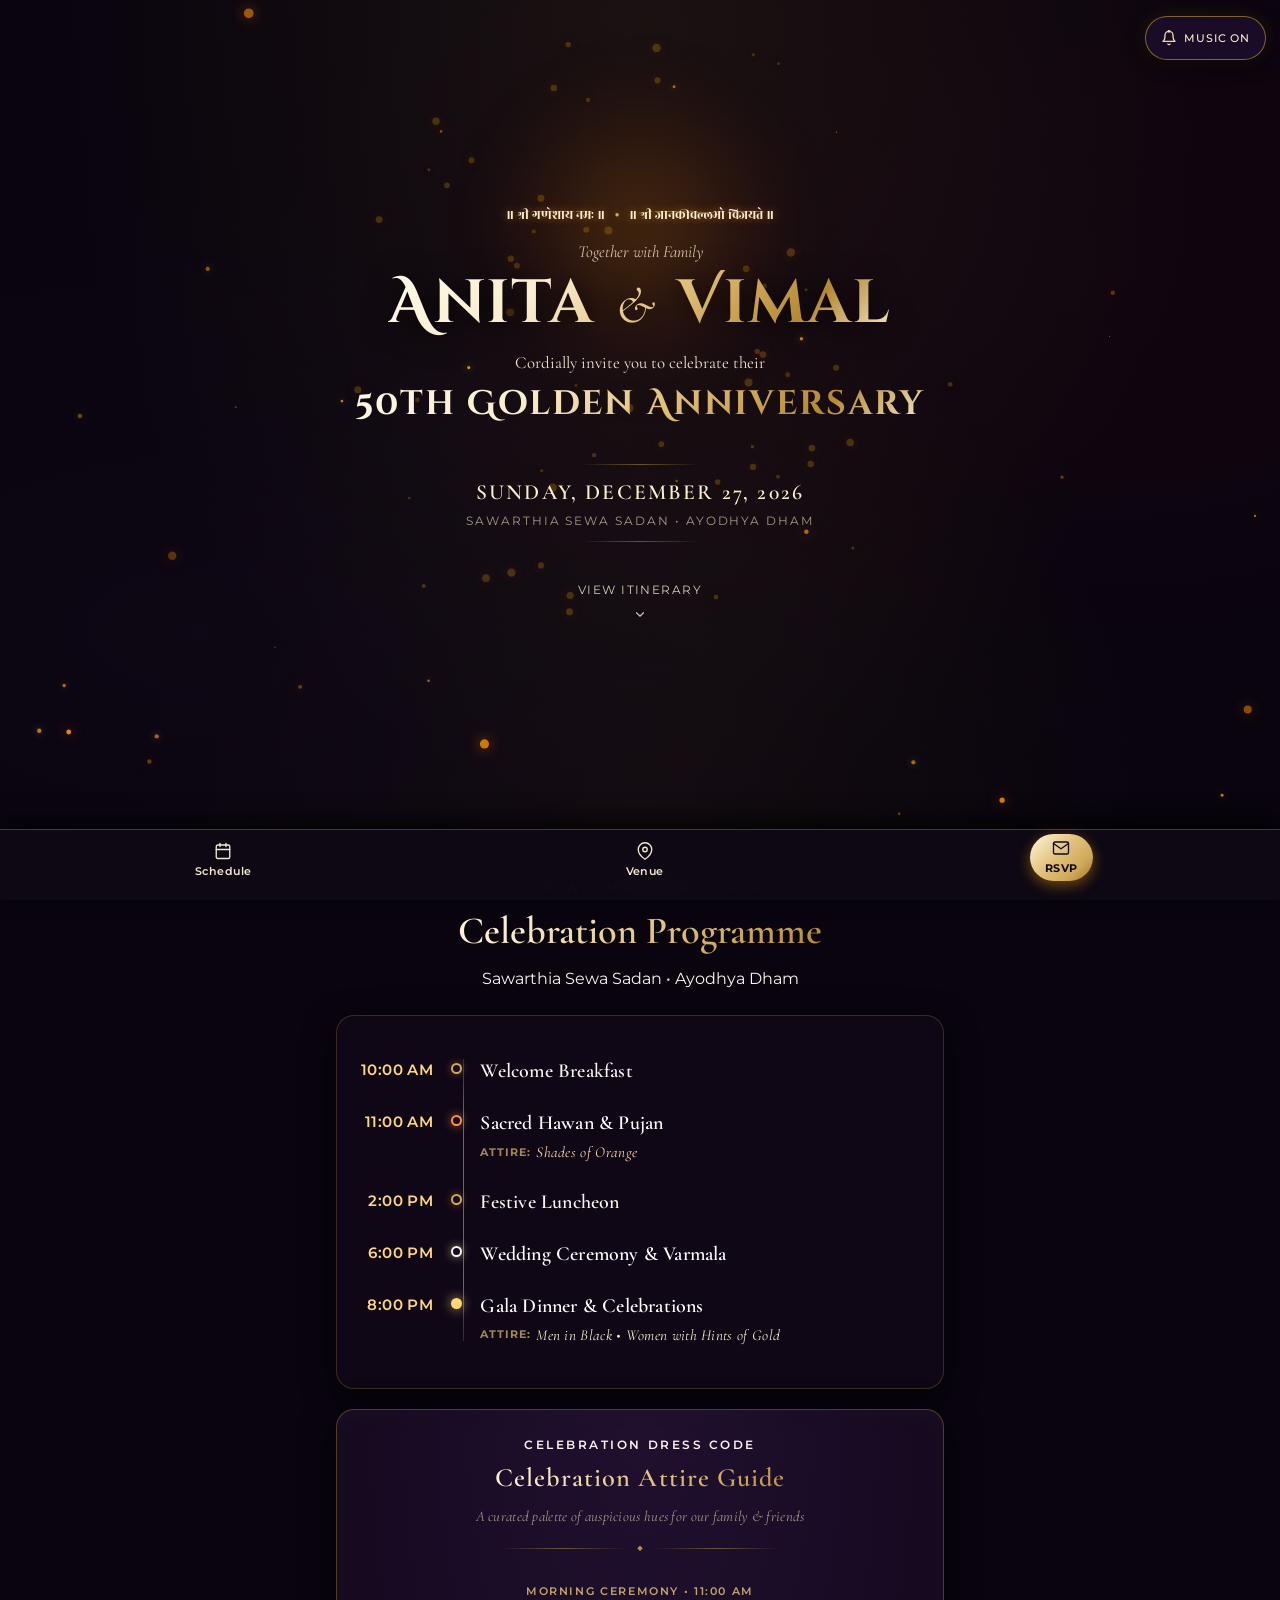
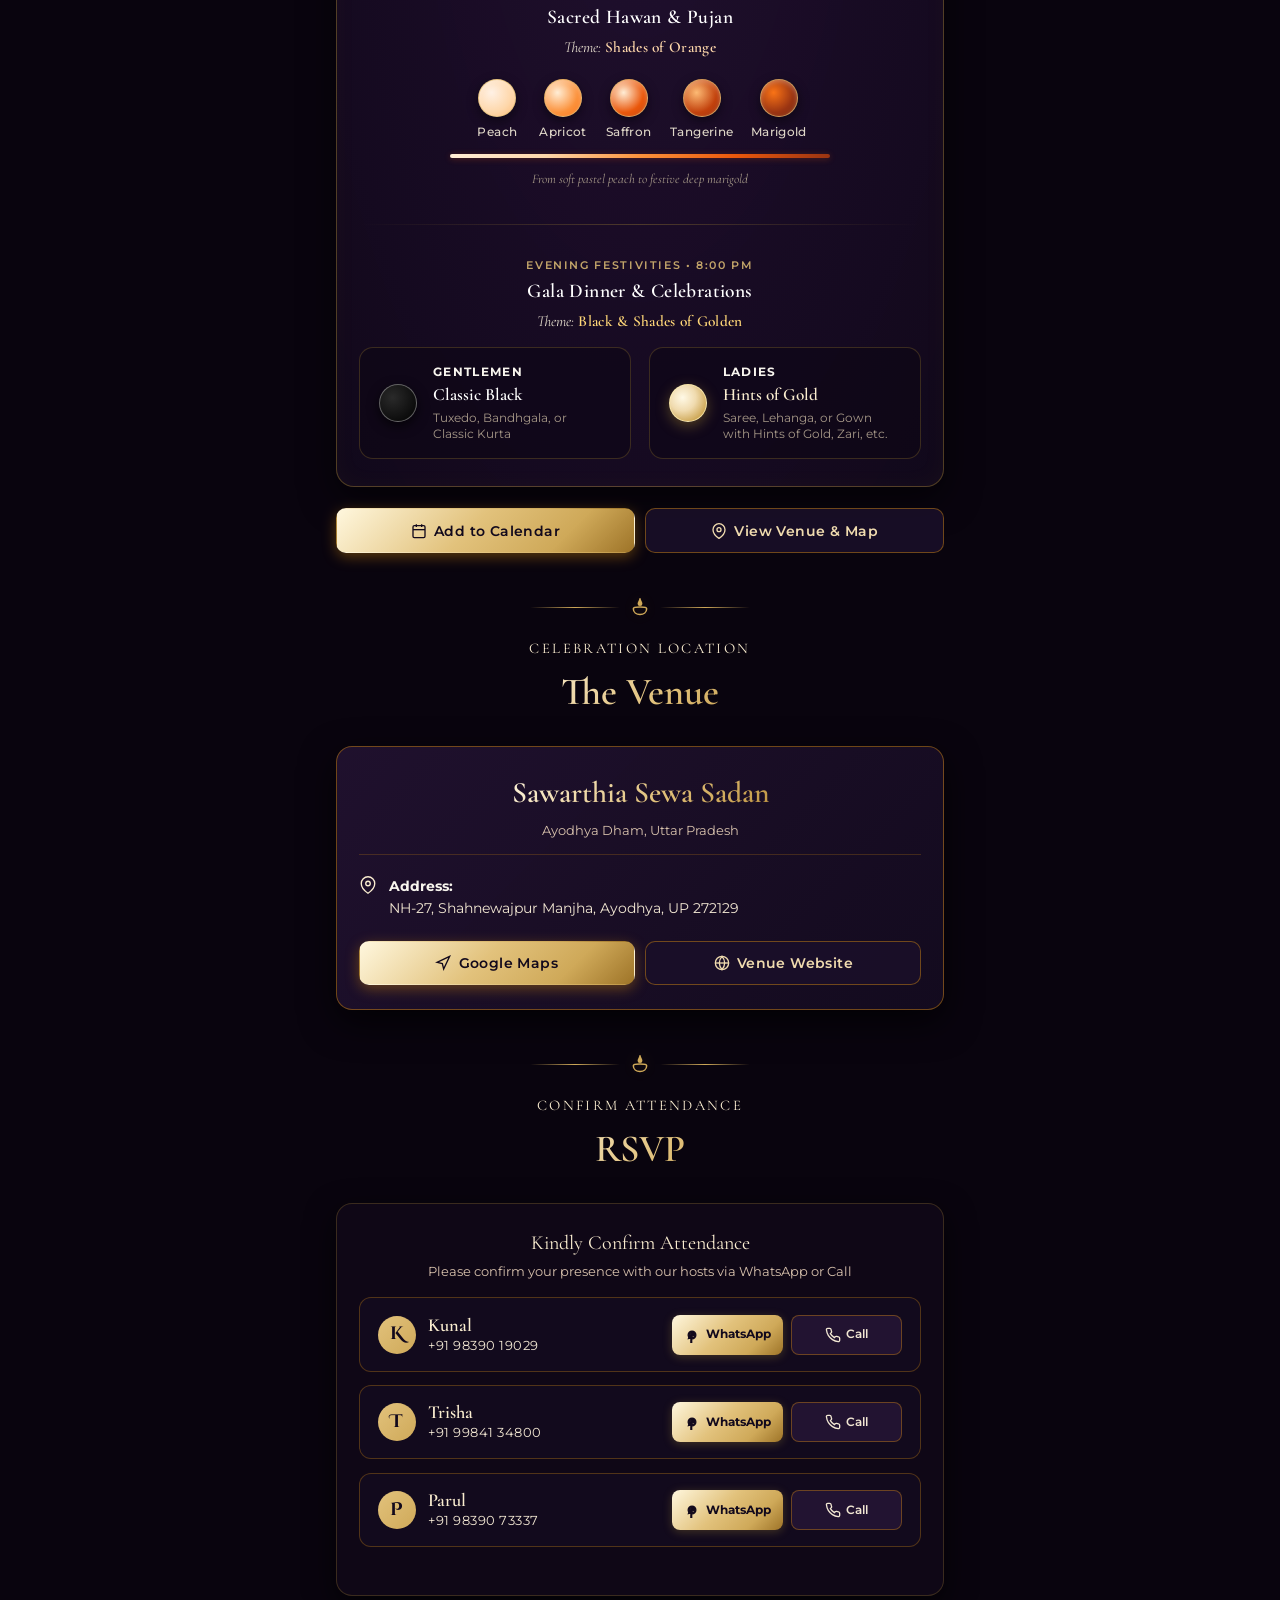
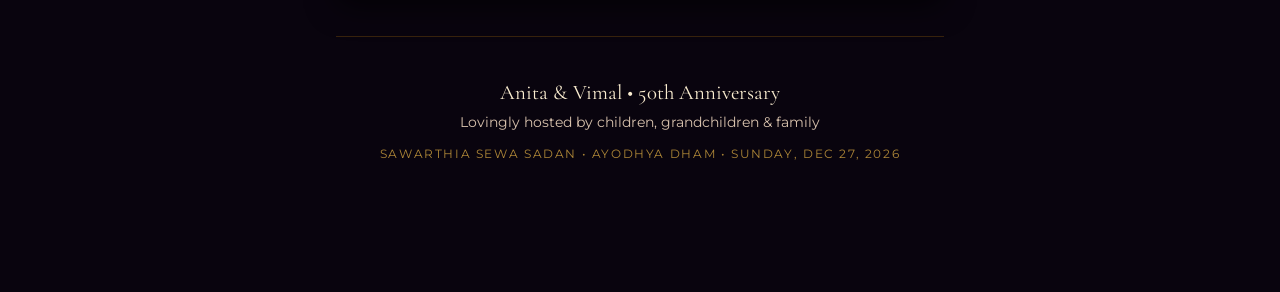
==== commit f3c69532: "feat(attire): update ladies dress code to Hints of Gold" ====
--- a/index.html
+++ b/index.html
@@ -183,7 +183,7 @@
               <h3 class="event-title">Gala Dinner &amp; Celebrations</h3>
               <p class="event-attire-hint gala-hint">
                 <span class="hint-prefix">Attire:</span>
-                <span class="hint-val">Men in Black &bull; Women in Any Colour with Gold</span>
+                <span class="hint-val">Men in Black &bull; Women with Hints of Gold</span>
               </p>
             </div>
           </div>
@@ -268,12 +268,12 @@
               <!-- Ladies -->
               <div class="gala-attendee-card">
                 <div class="attendee-avatar-wrap">
-                  <div class="swatch-disc swatch-gold-gradient" title="Shades of Golden"></div>
+                  <div class="swatch-disc swatch-gold-gradient" title="Hints of Gold"></div>
                 </div>
                 <div class="attendee-content">
                   <h5 class="attendee-title">Ladies</h5>
-                  <p class="attendee-color-badge gold-badge">Any Colour with Gold</p>
-                  <p class="attendee-style-guide">Saree, Lehanga, or Gown with Golden Tones</p>
+                  <p class="attendee-color-badge gold-badge">Hints of Gold</p>
+                  <p class="attendee-style-guide">Saree, Lehanga, or Gown with Hints of Gold, Zari, etc.</p>
                 </div>
               </div>
             </div>
